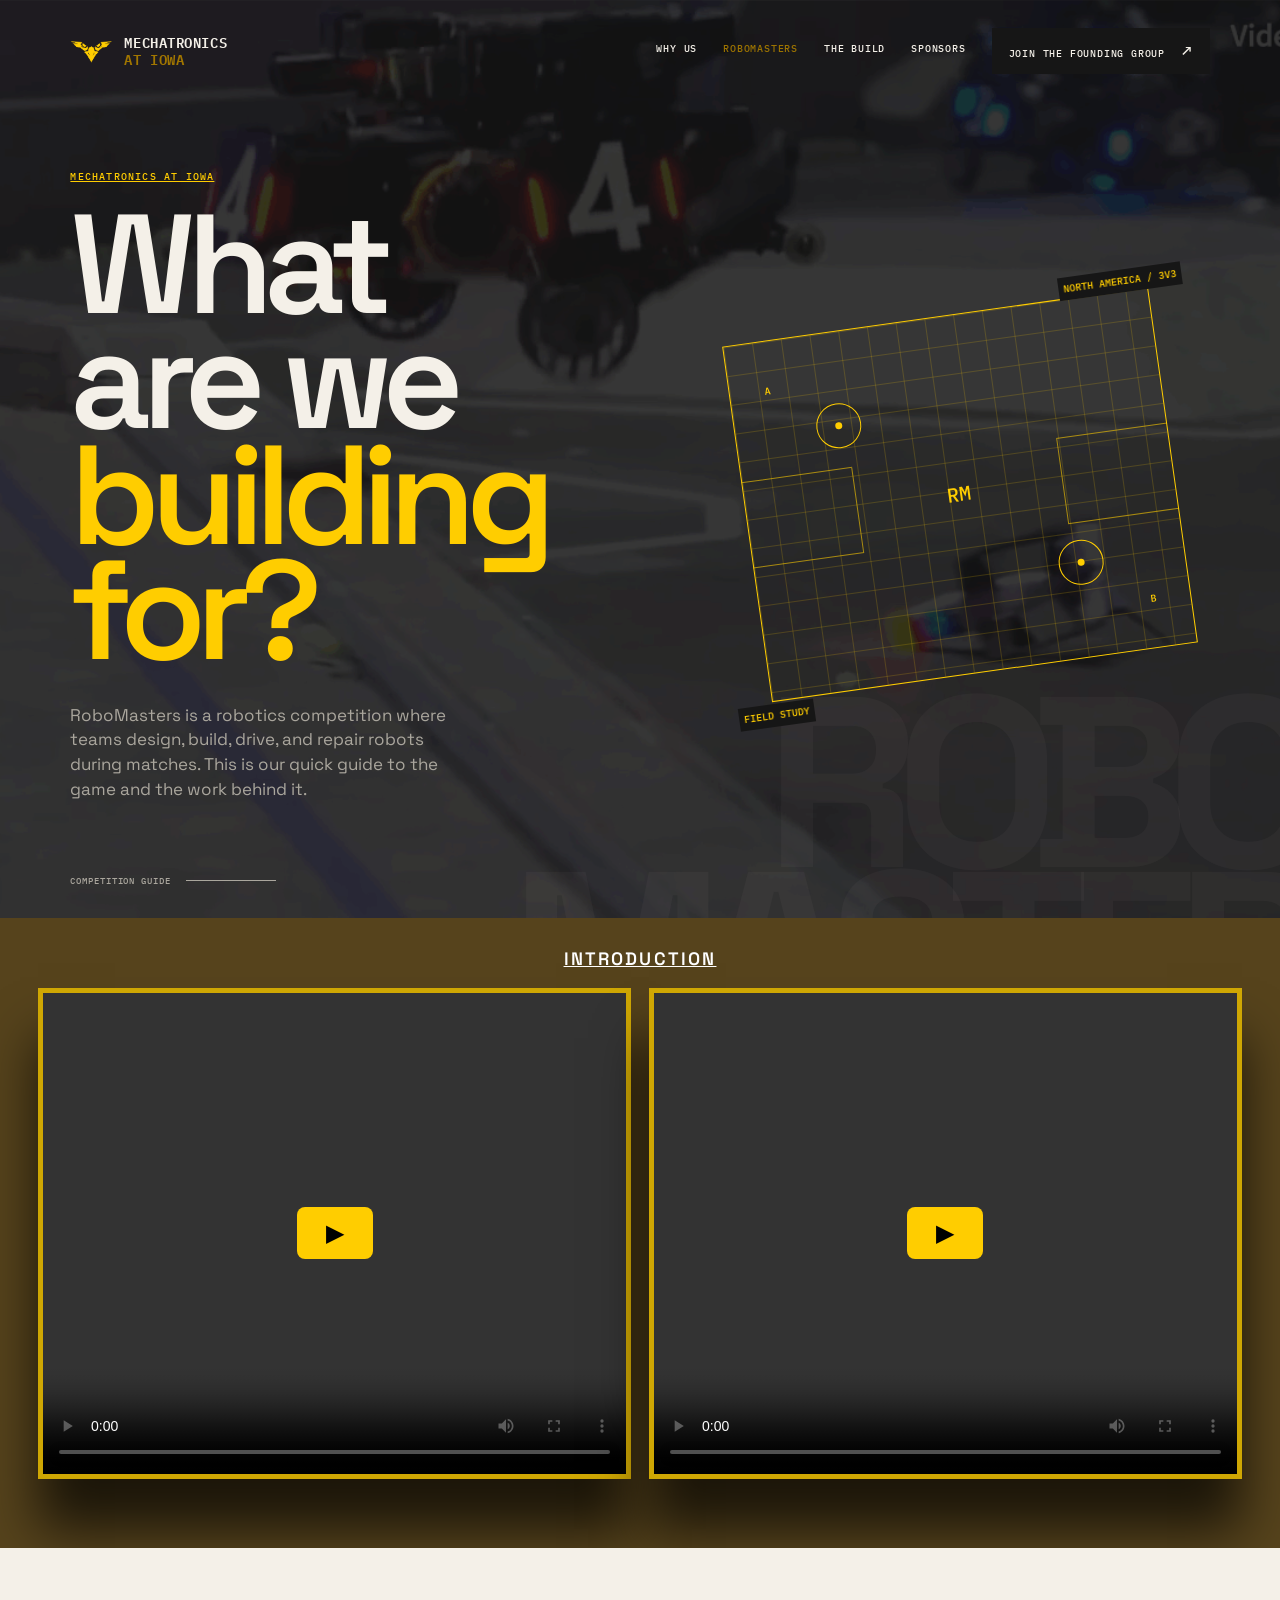
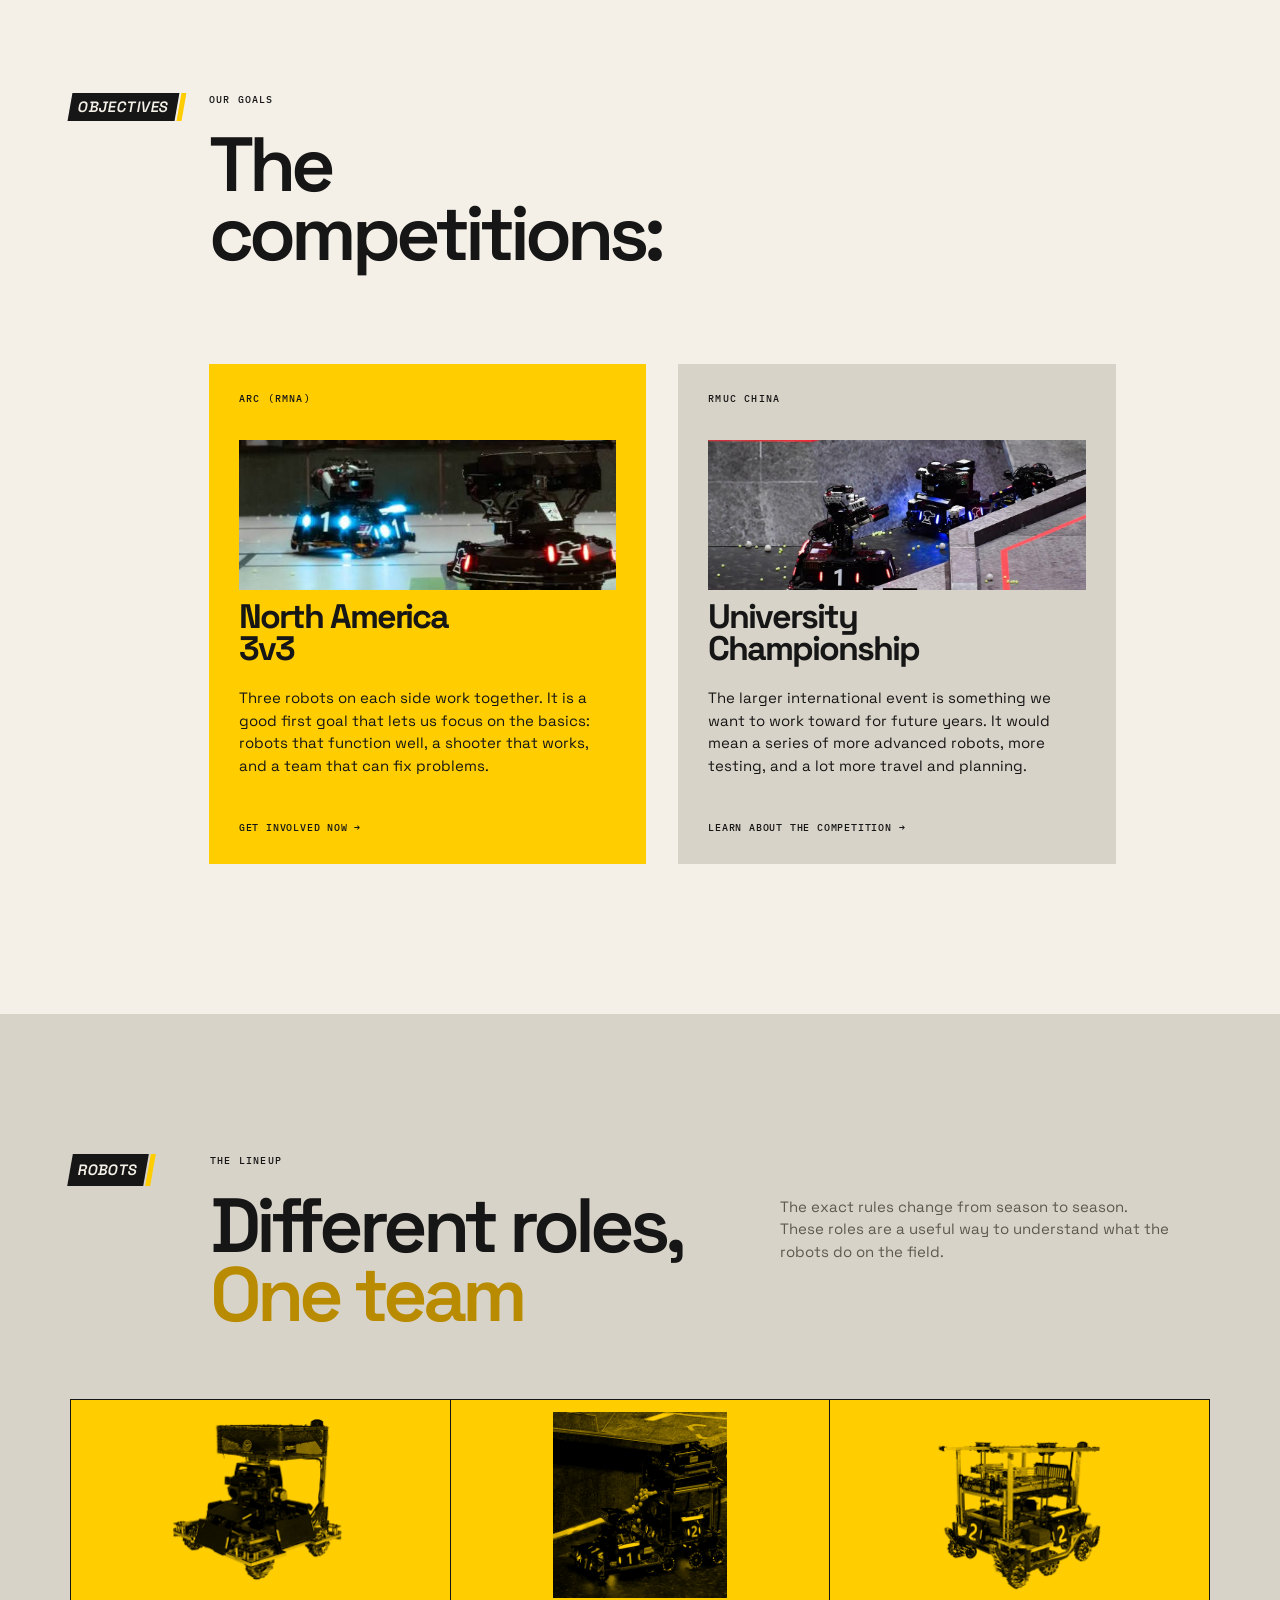
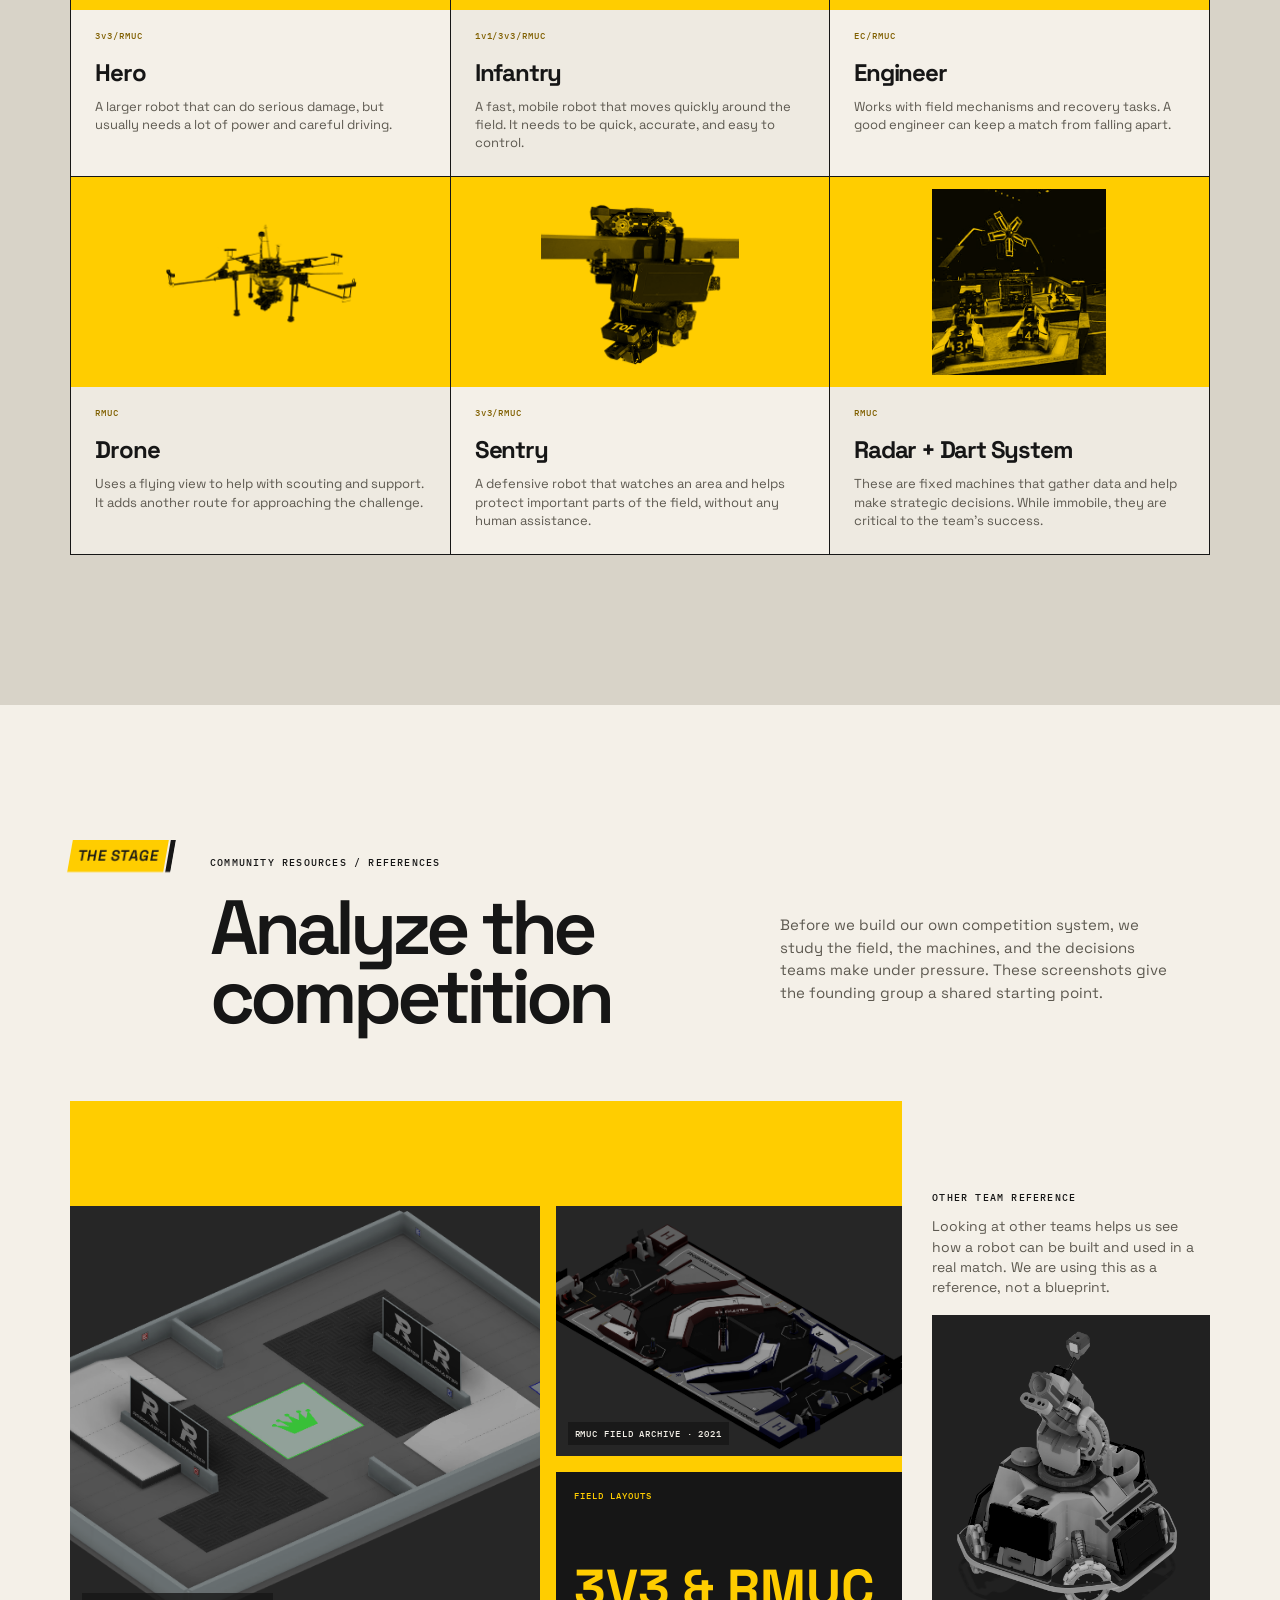
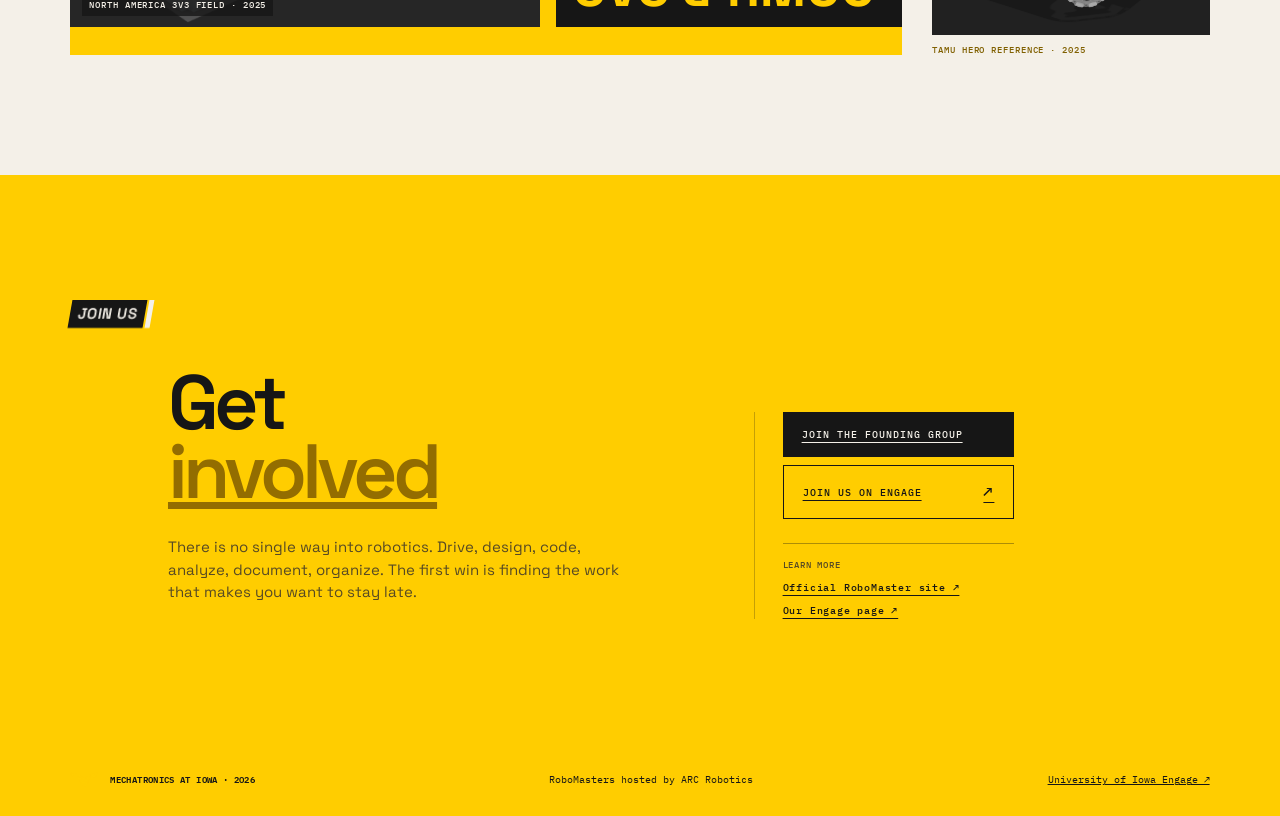
==== competition.html @ 3e65b33f "less AI-y" ====
<!doctype html>
<html lang="en">
<head>
  <link rel="icon" type="image/png" sizes="32x32" href="Logos/Mechatronics 32.png">
  <link rel="icon" type="image/png" sizes="16x16" href="Logos/Mechatronics 16.png">
  <meta charset="UTF-8">
  <meta name="viewport" content="width=device-width, initial-scale=1.0">
  <meta name="description" content="A student-written overview of RoboMasters, robot roles, field planning, and the PCB and electronics work behind a competition robot.">
  <title>RoboMasters | Mechatronics at Iowa</title>
  <link rel="preconnect" href="https://fonts.googleapis.com">
  <link rel="preconnect" href="https://fonts.gstatic.com" crossorigin>
  <link href="https://fonts.googleapis.com/css2?family=IBM+Plex+Mono:wght@400;500;600&family=Space+Grotesk:wght@400;500;600;700&display=swap" rel="stylesheet">
  <link rel="stylesheet" href="styles.css">
  <link rel="stylesheet" href="competition.css">
</head>

<body>
  <header class="site-header competition-header">
    <a class="brand" href="index.html" aria-label="Mechatronics at Iowa home">
      <img src="Logos/Mechatronics Logo PNG.png" alt="Mechatronics at Iowa winged gear logo">
      <span>MECHATRONICS<br><b>AT IOWA</b></span>
    </a>

    <button class="menu-toggle" aria-label="Toggle navigation" aria-expanded="false">
      MENU <span></span>
    </button>

    <nav class="site-nav" aria-label="Main navigation">
      <a href="index.html#mission">Why us</a>
      <a class="active" href="competition.html">RoboMasters</a>
      <a href="index.html#build">The build</a>
      <a href="index.html#sponsors">Sponsors</a>
      <a class="nav-cta" href="index.html#join">
        Join the founding group <span>↗</span>
      </a>
    </nav>
  </header>

  <main>
    <section class="competition-hero section-grid">
      <div class="competition-hero-copy">
        <p class="eyebrow">
          <u>Mechatronics at Iowa</u>
        </p>

        <h1>What are we<br><em>building for?</em></h1>

        <p>
          RoboMasters is a robotics competition where teams design, build,
          drive, and repair robots during matches. This is our quick guide
          to the game and the work behind it.
        </p>
      </div>

      <div class="arena-diagram">
        <div class="arena-box">
          <span class="zone zone-a">A</span>
          <span class="zone zone-b">B</span>
          <span class="center-mark">RM</span>
          <span class="target target-one"></span>
          <span class="target target-two"></span>
        </div>

        <span class="diagram-label diagram-top">NORTH AMERICA / 3V3</span>
        <span class="diagram-label diagram-bottom">FIELD STUDY</span>
      </div>

      <div class="hero-foot">
        <span>COMPETITION GUIDE</span>
        <span class="line"></span>
      </div>
    </section>

    <section class="competition-video-intro">
      <video class="competition-video-bg" autoplay muted loop playsinline aria-hidden="true">
        <source src="Content/Other Team_Comp Photos/Comp Introduction.mp4" type="video/mp4">
      </video>

      <div class="competition-video-overlay"></div> 
      <h2 class="competition-video-title"><u>INTRODUCTION</u></h2>
      
      <div class="competition-video-players">
        <div class="competition-video-player">
          <video controls playsinline preload="metadata">
            <source src="Content/Other Team_Comp Photos/Comp Introduction.mp4" type="video/mp4">
          </video>
          <button class="competition-video-play" type="button" aria-label="Play introduction video">
            <span aria-hidden="true">&#9654;</span>
          </button>
        </div>

        <div class="competition-video-player">
          <video controls playsinline preload="metadata">
            <source src="Content/Other Team_Comp Photos/RoboMaster RMUL 2021, 3v3 Competition Rule.mp4" type="video/mp4">
          </video>
          <button class="competition-video-play" type="button" aria-label="Play RoboMaster rules video">
            <span aria-hidden="true">&#9654;</span>
          </button>
        </div>
      </div>
    </section>

    <section class="route-section section-grid">
      <div class="section-index">OBJECTIVES</div>

      <div class="route-heading">
        <p class="eyebrow">Our goals</p>
        <h2>The<br>competitions:</h2>
      </div>

      <div class="route-card route-local">
        <p class="eyebrow">ARC (RMNA)</p>
        <h3>North America<br>3v3</h3>

        <p>
          Three robots on each side work together. It is a good first goal
          that lets us focus on the basics: robots that function well,
          a shooter that works, and a team that can fix problems.
        </p>

        <a class="route-card-link" href="index.html#join">
          Get involved now →
        </a>
      </div>

      <div class="route-card route-china">
        <p class="eyebrow">RMUC China</p>
        <h3>University<br>Championship</h3>

        <p>
          The larger international event is something we want to work toward for future years.
          It would mean a series of more advanced robots, more testing, and a lot more travel and planning.
        </p>

        <a
          class="route-card-link"
          href="https://www.robomaster.com/en-US"
          target="_blank"
          rel="noreferrer"
        >
          Learn about the competition →
        </a>
      </div>
    </section>

    <section class="roles-section">
      <div class="competition-section-heading">
        <div class="section-index">ROBOTS</div>

        <div class="competition-section-title">
          <p class="eyebrow">The lineup</p>
          <h2>Different roles,<br><em>One team</em></h2>
        </div>

        <p class="competition-section-description">
          The exact rules change from season to season. These roles are a
          useful way to understand what the robots do on the field.
        </p>
      </div>

      <div class="role-grid">

        <article class="role-card role-hero">
          <div class="role-photo">
            <img src="Content/Robot Types/hero.png" alt="RoboMasters Hero robot">
          </div>
          <span class="role-code">3v3/RMUC</span>
          <h3>Hero</h3>
          <p>
            A larger robot that can do serious damage, but usually needs
            a lot of power and careful driving.
          </p>
        </article>

        <article class="role-card role-infantry">
          <div class="role-photo">
            <img src="Content/Robot Types/infantry.jpg" alt="RoboMasters Infantry robot">
          </div>
          <span class="role-code">1v1/3v3/RMUC</span>
          <h3>Infantry</h3>
          <p>
            A fast, mobile robot that moves quickly around the field. 
            It needs to be quick, accurate, and easy to control.
          </p>
        </article>

        <article class="role-card role-engineer">
          <div class="role-photo">
            <img src="Content/Robot Types/engineer.png" alt="RoboMasters Engineer robot">
          </div>
          <span class="role-code">EC/RMUC</span>
          <h3>Engineer</h3>
          <p>
            Works with field mechanisms and recovery tasks. A good engineer
            can keep a match from falling apart.
          </p>
        </article>

        <article class="role-card role-aerial">
          <div class="role-photo">
            <img src="Content/Robot Types/aerial.png" alt="RoboMasters Drone robot">
          </div>
          <span class="role-code">RMUC</span>
          <h3>Drone</h3>
          <p>
            Uses a flying view to help with scouting and support. It adds
            another route for approaching the challenge.
          </p>
        </article>

        <article class="role-card role-sentry">
          <div class="role-photo">
            <img src="Content/Robot Types/sentry.png" alt="RoboMasters Sentry robot">
          </div>
          <span class="role-code">3v3/RMUC</span>
          <h3>Sentry</h3>
          <p>
            A defensive robot that watches an area and helps protect
            important parts of the field, without any human assistance.
          </p>
        </article>

        <article class="role-card role-base">
          <div class="role-photo">
            <img src="Content/Robot Types/base-outpost.jpg" alt="RoboMasters competition arena">
          </div>
          <span class="role-code">RMUC</span>
          <h3>Radar + Dart System</h3>
          <p>
            These are fixed machines that gather data and help make strategic decisions. While immobile, they are critical to the team’s success.
          </p>
        </article>

      </div>
    </section>

    <section class="build-lab">
      <div class="competition-section-heading">

        <div class="section-index">THE STAGE</div>

        <div class="competition-section-title">
          <p class="eyebrow">Community resources / References</p>
          <h2>Analyze the<br>competition</h2>
        </div>

        <p class="competition-section-description">
          Before we build our own competition system, we study the field,
          the machines, and the decisions teams make under pressure.
          These screenshots give the founding group a shared starting point.
        </p>

      </div>

      <div class="build-lab-content">

        <div class="field-collage" aria-label="RoboMasters field references">

          <figure class="collage-main">
            <img
              src="Content/Other Team_Comp Photos/3v3 2025.png"
              alt="2025 North American RoboMasters 3v3 field screenshot"
            >
            <figcaption>
              NORTH AMERICA 3V3 FIELD · 2025
            </figcaption>
          </figure>

          <figure class="collage-archive">
            <img
              src="Content/Other Team_Comp Photos/RMUC Field 2021.png"
              alt="2021 RoboMaster University Championship field screenshot"
            >
            <figcaption>
              RMUC FIELD ARCHIVE · 2021
            </figcaption>
          </figure>

          <div class="collage-note">
            <span>FIELD LAYOUTS</span>
            <strong>3V3 & RMUC</strong>
          </div>

        </div>

        <aside class="team-reference">
          <p class="eyebrow">Other team reference</p>

          <p class="team-reference-copy">
            Looking at other teams helps us see how a robot can be built
            and used in a real match. We are using this as a reference,
            not a blueprint.
          </p>

          <img
            src="Content/Other Team_Comp Photos/TAMU Hero 2025.png"
            alt="Texas A&M RoboMaster Hero robot screenshot"
          >

          <p>TAMU HERO REFERENCE · 2025</p>
        </aside>

      </div>
    </section>

    <section class="competition-join section-grid">
      <p class="section-index">JOIN US</p>

      <div>
        <h2>Get<br><em><u>involved</u></em></h2>

        <p>
          There is no single way into robotics. Drive, design, code,
          analyze, document, organize. The first win is finding the work
          that makes you want to stay late.
        </p>
      </div>

      <div class="source-note">

        <div class="competition-role-actions">
          <a class="button button-dark" href="index.html#join">
            Join the founding group
          </a>

          <a
            class="button button-primary"
            href="https://uiowa.campuslabs.com/engage/organization/mechatronicsatiowa"
            target="_blank"
            rel="noreferrer"
          >
            Join us on Engage <span>↗</span>
          </a>
        </div>

        <div class="source-links">
          <span>LEARN MORE</span>

          <a
            href="https://www.robomaster.com/en-US"
            target="_blank"
            rel="noreferrer"
          >
            Official RoboMaster site ↗
          </a>

          <a
            href="https://uiowa.campuslabs.com/engage/organization/mechatronicsatiowa"
            target="_blank"
            rel="noreferrer"
          >
            Our Engage page ↗
          </a>
        </div>

      </div>
    </section>

  </main>

  <footer class="site-footer">
    <a class="brand" href="index.html">
      <img src="Logos/Mechatronics Logo PNG.png" alt="">
      <span>MECHATRONICS AT IOWA · 2026</span>
    </a>

    <p>RoboMasters hosted by ARC Robotics</p>

    <a
      class="footer-link"
      href="https://uiowa.campuslabs.com/engage/organization/mechatronicsatiowa"
      target="_blank"
      rel="noreferrer"
    >
      <u>University of Iowa Engage ↗</u>
    </a>
  </footer>

  <script src="script.js"></script>
</body>
</html>
---- styles.css ----
body .other-views-lede {
  grid-column: 8 / 12;
  padding-top: 42px;
  color: #5d5950;
  font-size: 15px;
  line-height: 1.6;
  max-width: 540px;
  margin: 0;
}

@media (max-width: 700px) {
  body .other-views-lede {
    grid-column: 1 / 5;
    padding-top: 0;
    margin: 0 0 35px;
  }
}

body .intro {
  background: linear-gradient(rgba(244,240,232,.84), rgba(244,240,232,.84)),
    url('Content/Misc Photos/Electronics Session.jpg') center / cover;
}

body .build {
  background: linear-gradient(rgba(22,22,22,.78), rgba(128,102,0,.574)),
    url('Content/Other Team_Comp Photos/TAMU Hero 2025.png') center / cover;
}

body .sponsors {
  background: linear-gradient(rgba(251,251,249,.681), rgb(172,149,54)),
    url('Content/Misc Photos/BlockI.jpg') center / cover;
}

body .join {
  background: linear-gradient(rgba(35,35,35,.84), rgba(78,78,78,.84)),
    url('Content/Other Team_Comp Photos/VisionDemo.gif') center / cover;
}

.competition-photo-marquee {
  overflow: hidden;
  padding: 44px 0;
  background: var(--ink);
}

.competition-photo-track {
  display: flex;
  width: max-content;
  animation: competition-photo-scroll 42s linear infinite;
}

.competition-photo-group {
  display: flex;
  gap: 14px;
  padding-right: 14px;
}

.competition-photo-group img {
  display: block;
  width: 260px;
  height: 165px;
  object-fit: cover;
  border: 1px solid rgba(244,240,232,.3);
}

.competition-photo-marquee:hover .competition-photo-track {
  animation-play-state: paused;
}

@keyframes competition-photo-scroll {
  to {
    transform: translateX(-50%);
  }
}

.competition-photo-group img {
  cursor: zoom-in;
}

.photo-lightbox {
  width: min(92vw, 1100px);
  max-width: none;
  max-height: 90vh;
  padding: 0;
  border: 1px solid var(--paper);
  background: var(--ink);
}

.photo-lightbox::backdrop {
  background: rgba(0,0,0,.82);
}

.photo-lightbox img {
  display: block;
  width: 100%;
  max-height: 90vh;
  object-fit: contain;
}

.photo-lightbox-close {
  position: absolute;
  top: 10px;
  right: 10px;
  z-index: 1;
  width: 34px;
  height: 34px;
  border: 1px solid var(--paper);
  background: rgba(22,22,22,.8);
  color: var(--paper);
  font-size: 25px;
  line-height: 1;
  cursor: pointer;
}

@media (prefers-reduced-motion: reduce) {
  .competition-photo-track {
    animation: none;
  }
}

@media (max-width: 1050px) {
  body .site-header {
    padding: 16px 6vw;
    background: var(--paper);
    color: var(--ink);
    box-shadow: 0 1px 0 var(--line);
  }

  body .brand {
    gap: 8px;
  }

  body .brand img {
    width: 34px;
    height: 34px;
  }

  body .menu-toggle {
    display: inline-flex;
    align-items: center;
    gap: 9px;
    padding: 10px 0;
    color: inherit;
    cursor: pointer;
  }

  body .site-nav {
    display: none;
    position: absolute;
    top: 100%;
    left: 6vw;
    right: 6vw;
    flex-direction: column;
    align-items: stretch;
    gap: 20px;
    margin-right: 0;
    padding: 20px;
    background: var(--ink);
    color: var(--paper);
    box-shadow: 0 10px 20px rgba(22,22,22,.12);
  }

  body .site-nav.open {
    display: flex;
  }
}

@media (max-width: 700px) {
  body {
    overflow-x: hidden;
  }

  body .site-header {
    min-height: 64px;
    padding: 12px 6vw;
    background: var(--paper);
    color: var(--ink);
    box-shadow: 0 1px 0 var(--line);
  }

  body .site-header.scrolled {
    min-height: 52px;
    padding-top: 8px;
    padding-bottom: 8px;
  }

  body .site-header .brand {
    gap: 8px;
    font-size: 11px;
  }

  body .brand img {
    width: 40px;
    height: 40px;
  }

  body .site-header.scrolled .brand img {
    width: 36px;
    height: 36px;
  }

  .competition-photo-marquee {
    padding: 28px 0;
  }

  .competition-photo-group {
    gap: 10px;
    padding-right: 10px;
  }

  .competition-photo-group img {
    width: 190px;
    height: 125px;
  }

  .photo-lightbox {
    width: 94vw;
  }

  body .menu-toggle {
    display: inline-flex;
    align-items: center;
    gap: 9px;
    padding: 10px 0;
    color: inherit;
    cursor: pointer;
  }

  body .menu-toggle span,
  body .menu-toggle span::before,
  body .menu-toggle span::after {
    display: block;
    width: 18px;
    height: 1px;
    background: currentColor;
  }

  body .menu-toggle span {
    position: relative;
  }

  body .menu-toggle span::before,
  body .menu-toggle span::after {
    content: '';
    position: absolute;
    left: 0;
  }

  body .menu-toggle span::before {
    top: -5px;
  }

  body .menu-toggle span::after {
    top: 5px;
  }

  body .site-nav {
    top: 100%;
    left: 6vw;
    right: 6vw;
    width: auto;
    margin-right: 0;
    padding: 20px;
    box-shadow: 0 10px 20px rgba(22,22,22,.12);
  }

  body h1 {
    font-size: clamp(48px, 14vw, 72px);
    line-height: .86;
    margin-bottom: 30px;
  }

  body h2 {
    font-size: clamp(42px, 13vw, 64px);
  }

  body .hero {
    display: flex;
    flex-direction: column;
    min-height: 0;
    padding-bottom: 42px;
  }

  body .hero-copy {
    width: 100%;
    padding-bottom: 0;
  }

  body .hero-actions {
    flex-direction: column;
    align-items: flex-start;
    gap: 18px;
  }

  body .hero-visual {
    width: 82vw;
    margin: 35px auto 0;
  }

  body .hero-foot {
    position: relative;
    left: auto;
    right: auto;
    bottom: auto;
    width: 100%;
    margin-top: 28px;
    padding-top: 16px;
    border-top: 1px solid var(--ink);
    justify-content: space-between;
  }

  body .other-photo-grid {
    grid-template-columns: repeat(2, 1fr);
    grid-row: auto;
    margin-top: 0;
  }
}

@media (min-width: 701px) {
  body .other-photo-grid {
    grid-column: 1 / 13;
    grid-row: 2;
    grid-template-columns: repeat(4, 1fr);
    margin-top: 70px;
  }

  body .other-photo-grid figure {
    aspect-ratio: 1.45;
  }
}

@media (max-width: 700px) {
  body .site-nav {
    margin-right: 0;
  }

  body .field-collage {
    padding-top: 70px;
  }

  body .field-collage .section-index,
  body .field-collage-copy,
  body .field-collage-body {
    grid-column: 1 / 5;
  }

  body .field-collage-copy {
    margin-bottom: 10px;
  }

  body .field-collage-body {
    padding-top: 0;
  }

  body .field-mosaic {
    grid-template-columns: 1fr 1fr;
    gap: 9px;
    margin: 55px 6vw 0;
  }

  body .field-image-main {
    grid-column: 1 / 3;
    height: 250px;
  }

  body .field-image-secondary,
  body .field-image-tertiary {
    height: 155px;
    transform: none;
  }

  body .field-notes {
    margin: 45px 6vw 0;
    font-size: 7px;
  }

  body .field-notes span:nth-child(2) {
    display: none;
  }

  body .other-views {
    padding-top: 80px;
    padding-bottom: 80px;
  }

  body .other-views .section-index,
  body .other-views-heading,
  body .other-photo-grid {
    grid-column: 1 / 5;
  }

  body .other-views-heading {
    margin-bottom: 35px;
  }

  body .other-photo-grid {
    gap: 9px;
  }

  body .other-photo-grid figure {
    aspect-ratio: 1;
  }
}

@media (min-width: 701px) {
  body .hero-copy {
    grid-column: 2 / 8;
  }

  body .intro .section-index,
  body .build .section-index,
  body .field-collage-heading .section-index,
  body .other-views .section-index,
  body .sponsors .section-index {
    grid-column: 1 / 2;
  }

  body .intro-heading,
  body .build-intro,
  body .sponsor-copy,
  body .competition-preview-copy,
  body .field-collage-copy,
  body .other-views-heading,
  body .route-heading,
  body .roles-heading > div:nth-child(2),
  body .build-lab-copy,
  body .competition-join > div:nth-child(2) {
    grid-column: 2 / 7;
  }

  body .intro-body,
  body .sponsor-body,
  body .competition-preview-body,
  body .field-collage-body,
  body .join-copy,
  body .join-detail,
  body .roles-heading > p,
  body .build-lab-copy > p:last-child,
  body .competition-join > .source-note {
    grid-column: 8 / 11;
  }

  body .join .button {
    grid-column: 3 / 6;
  }

  body .intro-body,
  body .sponsor-body,
  body .competition-preview-body,
  body .field-collage-body,
  body .join-copy,
  body .join-detail,
  body .roles-heading > p {
    grid-column: 8 / 11;
  }

  body .field-mosaic {
    grid-template-columns: 1.25fr .9fr .9fr;
    gap: 12px;
    margin-top: 72px;
  }

  body .field-image-main {
    height: 350px;
  }

  body .field-image-secondary {
    height: 250px;
    transform: none;
  }

  body .field-image-tertiary {
    height: 250px;
    transform: none;
  }

  body .field-collage-heading .section-index {
    grid-column: 1 / 2;
  }

  body .field-collage-heading .field-collage-copy {
    grid-column: 2 / 7;
  }

  body .field-collage-heading .field-collage-body {
    grid-column: 8 / 11;
  }

  body .join h2 {
    grid-column: 2 / 7;
  }

  body .join .button {
    grid-column: 8 / 12;
    padding: 21px 28px;
    font-size: 11px;
  }
}

:root {
  --ink: #161616;
  --paper: #f4f0e8;
  --yellow: #ffcd00;
  --muted: #716f69;
  --line: rgba(22,22,22,.16);
  --mono: 'IBM Plex Mono', monospace;
  --display: 'Space Grotesk', sans-serif;
}

* {
  box-sizing: border-box;
}

html {
  scroll-behavior: smooth;
}

body {
  margin: 0;
  color: var(--ink);
  background: var(--paper);
  font-family: var(--display);
}

a {
  color: inherit;
  text-decoration: none;
}

.site-header {
  position: fixed;
  z-index: 5;
  top: 0;
  left: 0;
  right: 0;
  display: flex;
  justify-content: space-between;
  align-items: center;
  padding: 28px 5.5vw;
  transition: padding .25s ease, background .25s ease, box-shadow .25s ease;
}

.site-header.scrolled {
  padding-top: 12px;
  padding-bottom: 12px;
  background: var(--paper);
  box-shadow: 0 1px 0 var(--line);
}

.site-header.scrolled .brand img {
  width: 32px;
  height: 32px;
}

.brand {
  display: flex;
  align-items: center;
  gap: 12px;
  font: 600 11px/1.2 var(--mono);
  letter-spacing: .04em;
}

.brand img {
  width: 42px;
  height: 42px;
  object-fit: contain;
}

.brand b {
  color: #a17600;
  font-weight: 600;
}

.hero-iowa-line {
  white-space: nowrap;
}

.iowa-wordmark {
  display: inline-block;
  color: #ffcd00;
  font-family: 'Zilla Slab', Georgia, serif;
  font-size: 1.04em;
  font-weight: 700;
  letter-spacing: -.06em;
  line-height: .8;
  -webkit-text-stroke: 3px black;
}

.site-nav {
  display: flex;
  align-items: center;
  gap: 26px;
  margin-right: 0;
  font: 500 10px var(--mono);
  text-transform: uppercase;
  letter-spacing: .08em;
}

.site-nav a:not(.nav-cta) {
  border-bottom: 1px solid transparent;
  padding-bottom: 4px;
}

.site-nav a:not(.nav-cta):hover {
  border-color: var(--ink);
}

.nav-cta {
  background: var(--ink);
  color: var(--paper);
  padding: 13px 17px;
}

.nav-cta span,
.button span,
.arrow-link span {
  font-size: 16px;
  margin-left: 10px;
}

.menu-toggle {
  display: none;
  border: 0;
  background: none;
  font: 500 10px var(--mono);
}

.section-grid {
  display: grid;
  grid-template-columns: repeat(12, 1fr);
  column-gap: 2.5vw;
  padding-left: 5.5vw;
  padding-right: 5.5vw;
}

.hero {
  min-height: 760px;
  height: 100vh;
  max-height: 1270px;
  padding-top: 170px;
  position: relative;
  overflow: hidden;
  background-color: var(--paper);
  background-image:
    linear-gradient(rgba(22,22,22,.07) 1px, transparent 1px),
    linear-gradient(90deg, rgba(22,22,22,.07) 1px, transparent 1px);
  background-size: 42px 42px;
}

.hero-copy {
  grid-column: 1 / 7;
  align-self: center;
  z-index: 1;
  padding-bottom: 8vh;
}

.eyebrow {
  font: 500 10px var(--mono);
  text-transform: uppercase;
  letter-spacing: .12em;
  margin: 0 0 24px;
}

.status-dot {
  display: inline-block;
  width: 7px;
  height: 7px;
  background: var(--yellow);
  border: 1px solid var(--ink);
  border-radius: 50%;
  margin-right: 8px;
}

h1,
h2,
h3,
p {
  margin-top: 0;
}

h1 {
  font-size: clamp(76px, 11vw, 164px);
  line-height: .82;
  letter-spacing: -.07em;
  margin: 0 0 42px;
  font-weight: 600;
}

h1 + .hero-subtitle {
  margin: -18px 0 30px;
  color: var(--yellow);
  font: 500 clamp(22px, 2.6vw, 38px)/1 var(--display);
  letter-spacing: -.04em;
}

h1 em,
h2 em {
  font-style: normal;
  color: #b98b00;
}

emph {
  font-style: normal;
  color: #FFFFFF;
  background-color: #ffda44;
  padding: 5px 10px;
  border-radius: 10px;
}

.hero-lede {
  max-width: 420px;
  font-size: 17px;
  line-height: 1.45;
}

.hero-actions {
  display: flex;
  align-items: center;
  gap: 30px;
  margin-top: 38px;
}

.button {
  display: inline-flex;
  align-items: center;
  padding: 16px 19px;
  font: 500 10px var(--mono);
  text-transform: uppercase;
  letter-spacing: .1em;
  transition: transform .2s, background .2s;
}

.button:hover {
  transform: translateY(-3px);
}

.button-primary {
  background: var(--yellow);
  border: 1px solid var(--ink);
}

.button-secondary {
  background: var(--ink);
  border: 1px solid var(--ink);
}

.button-dark {
  background: var(--ink);
  color: var(--paper);
}

.text-link,
.arrow-link {
  font: 500 10px var(--mono);
  text-transform: uppercase;
  letter-spacing: .1em;
  border-bottom: 1px solid var(--ink);
  padding-bottom: 7px;
}

.hero-visual {
  grid-column: 8 / 13;
  align-self: center;
  position: relative;
  width: min(42vw, 530px);
  aspect-ratio: 1;
  display: grid;
  place-items: center;
  margin-bottom: 7vh;
}

.hero-visual::before {
  content: '';
  position: absolute;
  width: 82%;
  height: 82%;
  border: 1px solid var(--ink);
  transform: rotate(45deg);
}

.hero-visual img {
  width: 78%;
  height: 78%;
  object-fit: contain;
  filter: drop-shadow(5px 10px 0 rgba(148,134,5,.185));
  z-index: 1;
}

.orbit {
  position: absolute;
  border: 1px dashed rgba(22,22,22,.55);
  border-radius: 50%;
  width: 110%;
  height: 36%;
  transform: rotate(-28deg);
}

.orbit-two {
  width: 95%;
  height: 26%;
  transform: rotate(58deg);
}

.visual-label {
  position: absolute;
  z-index: 2;
  font: 500 9px var(--mono);
  letter-spacing: .12em;
  background: var(--paper);
  padding: 5px 7px;
}

.label-top {
  top: 7%;
  right: -4%;
}

.label-bottom {
  bottom: 8%;
  left: -3%;
}

.hero-foot {
  position: absolute;
  bottom: 32px;
  left: 5.5vw;
  right: 5.5vw;
  display: flex;
  gap: 15px;
  align-items: center;
  font: 500 9px var(--mono);
  letter-spacing: .1em;
}

.line {
  display: block;
  width: 90px;
  border-top: 1px solid var(--ink);
}

.intro,
.build,
.sponsors {
  position: relative;
  padding-top: 145px;
  padding-bottom: 145px;
}

.section-index {
  grid-column: 1 / 4;
  display: inline-block;
  position: relative;
  width: fit-content;
  max-width: none;
  box-sizing: border-box;
  justify-self: start;
  align-self: start;
  height: fit-content;
  padding: 6px 8px;
  background: var(--ink);
  color: var(--paper);
  --badge-accent: var(--yellow);
  transform: skewX(-10deg);
  font: 600 15px/1.05 var(--display);
  letter-spacing: .03em;
  white-space: nowrap;
}

.section-index::after {
  content: '';
  position: absolute;
  top: 0;
  right: -7px;
  width: 5px;
  height: 100%;
  background: var(--badge-accent);
}

.section-index span {
  color: #aa7b00;
}

.build .section-index,
.join .section-index,
.competition-join .section-index {
  background: var(--yellow);
  color: var(--ink);
  --badge-accent: var(--paper);
}

.field-collage .section-index {
  --badge-accent: var(--paper);
}

.intro-heading,
.build-intro,
.sponsor-copy {
  grid-column: 4 / 8;
}

.intro-heading {
  grid-column: 4 / 9;
  text-align: center;
}

.intro-body,
.sponsor-body {
  grid-column: 9 / 12;
  padding-top: 42px;
  background: #ffe06287;
  border-left: 0 solid var(--line);
  padding-left: 30px;
  padding-right: 30px;
  padding-bottom: 30px;
}

h2 {
  font-size: clamp(48px, 6vw, 86px);
  line-height: .9;
  letter-spacing: -.065em;
  font-weight: 600;
  margin-bottom: 30px;
}

.intro-body p,
.sponsor-body > p,
.callout-copy > p {
  font-size: 16px;
  line-height: 1.5;
  color: #4f4c45;
}

.arrow-link {
  display: inline-block;
  margin-top: 24px;
}

.competition-preview {
  position: relative;
  overflow: hidden;
  padding-top: 120px;
  padding-bottom: 90px;
  background: var(--ink) url('https://rm-static.djicdn.com/tem/12037/c4bf068a74e941567077772045597339.jpg') center / cover;
  color: var(--paper);
}

.competition-preview::before {
  content: '';
  position: absolute;
  inset: 0;
  background: rgba(22,22,22,.78);
}

.competition-preview > * {
  position: relative;
  z-index: 1;
}

.competition-preview .section-index {
  color: var(--paper);
}

.competition-preview .eyebrow {
  color: var(--yellow);
}

.competition-preview h2 {
  margin-bottom: 0;
}

.competition-preview h2 em {
  color: var(--yellow);
}

.competition-preview-copy {
  grid-column: 4 / 8;
}

.competition-preview-body {
  grid-column: 9 / 12;
  padding-top: 42px;
}

.competition-preview-body p {
  color: #d0cbc1;
  line-height: 1.5;
  font-size: 15px;
}

.match-strip {
  grid-column: 4 / 12;
  display: flex;
  align-items: center;
  gap: 14px;
  margin-top: 100px;
  border-top: 1px solid rgba(244,240,232,.35);
  padding-top: 18px;
}

.match-strip span {
  color: var(--yellow);
  font: 500 36px var(--mono);
}

.match-strip small {
  font: 9px/1.4 var(--mono);
  letter-spacing: .1em;
}

.match-strip i {
  display: block;
  width: 70px;
  border-top: 1px solid rgba(244,240,232,.35);
  margin: 0 10px;
}

.build {
  background: var(--ink);
  color: var(--paper);
}

.build .eyebrow {
  color: #d8d3c8;
}

.build h2 em {
  color: var(--yellow);
}

.discipline-list {
  grid-column: 8 / 13;
}

.discipline {
  display: block;
  padding: 18px 0;
  border-top: 1px solid rgba(244,240,232,.25);
}

.discipline:last-child {
  border-bottom: 1px solid rgba(244,240,232,.25);
}

.discipline summary {
  display: grid;
  grid-template-columns: 1fr 20px;
  gap: 12px;
  align-items: center;
  cursor: pointer;
  list-style: none;
}

.discipline summary::-webkit-details-marker {
  display: none;
}

.discipline summary span,
.discipline summary b {
  font: 10px var(--mono);
  color: var(--yellow);
}

.discipline summary b {
  font-size: 18px;
  font-weight: 400;
}

.discipline h3 {
  font-size: 20px;
  margin: 0;
}

.discipline p {
  color: #e6e6e6;
  font-size: 13px;
  line-height: 1.4;
  margin: 14px 32px 0 44px;
}

.other-views-lede {
  color: #5d5950;
  font-size: 15px;
  line-height: 1.5;
  max-width: 390px;
  margin: 28px 0 0;
}

.discipline summary b {
  transition: transform .35s ease;
}

.discipline[open] summary b {
  transform: rotate(45deg);
}

.discipline-panel {
  max-height: 0;
  overflow: hidden;
  transition: max-height .35s ease;
}

.discipline[open] .discipline-panel {
  max-height: 600px;
}

.discipline-panel > p {
  opacity: 0;
  transform: translateY(-6px);
  transition: opacity .25s ease, transform .35s ease;
}

.discipline[open] .discipline-panel > p {
  opacity: 1;
  transform: translateY(0);
}

.discipline-panel img {
  display: block;
  width: calc(100% - 76px);
  height: 280px;
  margin: 18px 32px 0 44px;
  object-fit: cover;
  object-position: top center;
  border: 1px solid rgba(244,240,232,.25);
  opacity: 0;
  transform: translateY(-6px);
  transition: opacity .25s ease, transform .35s ease;
}

@media (max-width: 700px) {
  .discipline-panel img {
    width: calc(100% - 44px);
    height: 210px;
    margin: 18px 22px 0 22px;
  }
}

.discipline[open] .discipline-panel img {
  opacity: 1;
  transform: translateY(0);
}

@media (prefers-reduced-motion: reduce) {
  .discipline summary b,
  .discipline-panel,
  .discipline-panel > p,
  .discipline-panel img {
    transition: none;
  }
}

.callout {
  background: var(--yellow);
  padding-top: 100px;
  padding-bottom: 100px;
  align-items: center;
}

.callout-art {
  grid-column: 1 / 7;
  min-height: 320px;
  position: relative;
  border: 1px solid var(--ink);
  background-image:
    linear-gradient(rgba(22,22,22,.16) 1px, transparent 1px),
    linear-gradient(90deg, rgba(22,22,22,.16) 1px, transparent 1px);
  background-size: 30px 30px;
  display: grid;
  place-items: center;
}

.callout-art span {
  font: 600 clamp(34px,5vw,74px)/.8 var(--display);
  letter-spacing: -.08em;
  transform: rotate(-8deg);
}

.crosshair {
  width: 64px;
  height: 64px;
  border: 1px solid var(--ink);
  border-radius: 50%;
  position: absolute;
  right: 9%;
  top: 13%;
}

.crosshair::after,
.crosshair::before {
  content: '';
  position: absolute;
  background: var(--ink);
}

.crosshair::after {
  width: 100%;
  height: 1px;
  top: 50%;
}

.crosshair::before {
  height: 100%;
  width: 1px;
  left: 50%;
}

.callout-copy {
  grid-column: 8 / 12;
}

.callout-copy h2 {
  margin-bottom: 22px;
}

.field-collage {
  background: var(--yellow);
  padding: 105px 0 28px;
  overflow: hidden;
}

.field-collage-heading {
  align-items: start;
}

.field-collage .section-index {
  grid-column: 1 / 4;
}

.field-collage-copy {
  grid-column: 4 / 8;
}

.field-collage-copy h2 {
  margin-bottom: 0;
}

.field-collage-body {
  grid-column: 9 / 12;
  padding-top: 42px;
}

.field-collage-body p {
  font-size: 16px;
  line-height: 1.5;
  color: #4f4c45;
}

.field-mosaic {
  display: grid;
  grid-template-columns: 1.5fr .9fr .9fr;
  gap: 14px;
  margin: 90px 5.5vw 0;
  align-items: end;
}

.field-image {
  margin: 0;
  position: relative;
  overflow: hidden;
  border: 1px solid var(--ink);
  background: var(--ink);
}

.field-image img {
  display: block;
  width: 100%;
  height: 100%;
  object-fit: cover;
  transition: transform .45s ease;
}

.field-image:hover img {
  transform: scale(1.04);
}

.field-image-main {
  height: 430px;
}

.field-image-secondary {
  height: 300px;
  transform: translateY(42px);
}

.field-image-tertiary {
  height: 245px;
  transform: translateY(-12px);
}

.field-image figcaption,
.other-photo-grid figcaption {
  position: absolute;
  left: 12px;
  bottom: 10px;
  color: var(--paper);
  background: var(--ink);
  padding: 5px 7px;
  font: 500 9px var(--mono);
  letter-spacing: .1em;
}

.field-notes {
  display: flex;
  justify-content: space-between;
  gap: 20px;
  margin: 70px 5.5vw 0;
  border-top: 1px solid var(--ink);
  padding-top: 14px;
  font: 500 9px var(--mono);
  letter-spacing: .1em;
}

.other-views {
  padding-top: 125px;
  padding-bottom: 125px;
  background: #d8d3c8;
}

.other-views .section-index {
  grid-column: 1 / 4;
}

.other-views-heading {
  grid-column: 4 / 8;
}

.other-views-heading h2 {
  margin-bottom: 0;
}

.other-photo-grid {
  grid-column: 8 / 13;
  display: grid;
  grid-template-columns: repeat(2, 1fr);
  gap: 12px;
}

.other-photo-grid figure {
  margin: 0;
  position: relative;
  aspect-ratio: 1.15;
  overflow: hidden;
  border: 1px solid var(--ink);
  background: #fff;
}

.other-photo-grid img {
  width: 100%;
  height: 100%;
  display: block;
  object-fit: cover;
  transition: transform .45s ease;
}

.other-photo-grid figure:hover img {
  transform: scale(1.04);
}

.other-photo-grid figcaption {
  font-size: 8px;
}

.sponsors {
  background: #d8d3c8;
}

.sponsor-body {
  border-left: 1px solid var(--line);
  padding-left: 30px;
}

.sponsor-copy h2 {
  line-height: 1.2;
}

.sponsor-note {
  margin-top: 70px;
  border-top: 1px solid var(--line);
  padding-top: 15px;
  font: 500 10px/1.6 var(--mono);
  letter-spacing: .1em;
}

.sponsor-note span {
  color: #777269;
}

.join {
  background: var(--ink);
  color: var(--paper);
  padding: 135px 0 120px;
}

.join-inner {
  position: relative;
}

.join .eyebrow {
  grid-column: 1 / 4;
  color: var(--yellow);
}

.join h2 {
  grid-column: 4 / 9;
  margin-top: 28px;
  color: var(--paper);
}

.join h2 em {
  color: var(--yellow);
}

.join-copy {
  grid-column: 9 / 12;
  margin-top: 42px;
  padding: 30px;
  background-color: #eec13c4d;
  color: #fffcf6;
  font-size: 16px;
  line-height: 1.5;
}

.join .button {
  grid-column: 4 / 7;
  width: max-content;
  margin-top: 18px;
}

.join-detail {
  grid-column: 9 / 12;
  align-self: end;
  margin: 18px 0 0;
  color: #aaa69d;
  font: 10px/1.6 var(--mono);
  letter-spacing: .08em;
}

.join-detail strong {
  color: var(--paper);
  font-weight: 400;
}

.site-footer {
  background: var(--yellow);
  padding: 22px 5.5vw;
  display: flex;
  justify-content: space-between;
  align-items: center;
  font: 10px var(--mono);
}

.site-footer .brand img {
  width: 28px;
  height: 28px;
}

.site-footer .brand {
  font-size: 9px;
}

.site-footer p {
  margin: 0;
}

.join .button-primary {
  color: var(--ink);
}

.join-actions {
  grid-column: 8 / 12;
  justify-self: start;
  display: flex;
  flex-direction: column;
  align-items: flex-start;
  gap: 8px;
  margin-top: 18px;
}

.join-actions .button {
  width: max-content;
  margin-top: 0;
}

@media (max-width: 700px) {
  .join-actions {
    grid-column: 1 / 5;
    margin-top: 10px;
  }
}

@media (min-width: 701px) {
  .site-header .brand {
    font-size: 14px;
  }
}

.field-mosaic {
  grid-template-columns: repeat(3, 1fr);
  align-items: stretch;
}

.field-image-main,
.field-image-secondary,
.field-image-tertiary {
  height: 470px;
  transform: none;
}

@media (max-width: 700px) {
  body .field-image-main,
  body .field-image-secondary,
  body .field-image-tertiary {
    grid-column: auto;
    height: 200px;
    transform: none;
  }
}

@media (max-width: 700px) {
  .site-header {
    padding: 20px 6vw;
  }

  .site-nav {
    display: none;
    position: absolute;
    top: 74px;
    left: 6vw;
    right: 6vw;
    padding: 18px;
    background: var(--ink);
    color: var(--paper);
    flex-direction: column;
    align-items: stretch;
    gap: 20px;
  }

  .site-nav.open {
    display: flex;
  }

  .nav-cta {
    text-align: center;
  }

  .menu-toggle {
    display: block;
  }

  .section-grid {
    grid-template-columns: repeat(4, 1fr);
    column-gap: 20px;
    padding-left: 6vw;
    padding-right: 6vw;
  }

  .hero {
    min-height: 770px;
    height: auto;
    padding-top: 140px;
    padding-bottom: 95px;
  }

  .hero-copy {
    grid-column: 1 / 5;
  }

  .hero-visual {
    grid-column: 1 / 5;
    grid-row: 2;
    width: 88vw;
    margin: 35px auto 20px;
  }

  .hero-lede {
    font-size: 15px;
  }

  .hero-foot {
    left: 6vw;
    right: 6vw;
    bottom: 26px;
    font-size: 8px;
  }

  .line {
    width: 35px;
  }

  .intro,
  .build,
  .sponsors {
    padding-top: 90px;
    padding-bottom: 90px;
  }

  .competition-preview {
    padding-top: 90px;
    padding-bottom: 75px;
  }

  .competition-preview-copy,
  .competition-preview-body,
  .match-strip {
    grid-column: 1 / 5;
  }

  .competition-preview-body {
    padding-top: 0;
    margin-top: 10px;
  }

  .match-strip {
    margin-top: 55px;
    gap: 9px;
  }

  .match-strip i {
    width: 18px;
    margin: 0 2px;
  }

  .match-strip span {
    font-size: 25px;
  }

  .match-strip small {
    font-size: 7px;
  }

  .section-index {
    grid-column: 1 / 5;
    margin-bottom: 45px;
  }

  .intro-heading,
  .build-intro,
  .sponsor-copy {
    grid-column: 1 / 5;
    line-height: 200%;
  }

  .intro-body,
  .sponsor-body {
    grid-column: 1 / 5;
    padding-top: 0;
    margin-top: 10px;
  }

  .discipline-list {
    grid-column: 1 / 5;
    margin-top: 25px;
  }

  .discipline-panel img {
    width: calc(100% - 44px);
    height: 150px;
    margin: 18px 22px 0;
  }

  .discipline-panel > p {
    margin-left: 22px;
    margin-right: 22px;
  }

  .callout {
    padding-top: 60px;
    padding-bottom: 60px;
  }

  .callout-art {
    grid-column: 1 / 5;
    min-height: 220px;
  }

  .callout-copy {
    grid-column: 1 / 5;
    margin-top: 46px;
  }

  .sponsor-body {
    border-left: 0;
    padding-left: 0;
  }

  .sponsor-note {
    margin-top: 50px;
  }

  .join {
    padding: 90px 0;
  }

  .join .eyebrow,
  .join h2,
  .join-copy,
  .join .button,
  .join-detail {
    grid-column: 1 / 5;
  }

  .join h2 {
    margin-top: 0;
  }

  .join-copy {
    margin-top: 0;
  }

  .join .button {
    margin-top: 10px;
  }

  .join-detail {
    margin-top: 35px;
  }

  .site-footer {
    padding: 22px 6vw;
    flex-wrap: wrap;
    gap: 18px;
  }

  .site-footer p {
    order: 3;
    width: 100%;
  }
}

@media (min-width: 701px) {
  body .field-mosaic {
    grid-template-columns: repeat(3, minmax(0, 1fr));
    align-items: stretch;
  }

  body .field-image-main,
  body .field-image-secondary,
  body .field-image-tertiary {
    height: 520px;
    transform: none;
  }
}

@media (max-width: 700px) {
  body .field-mosaic {
    grid-template-columns: repeat(2, minmax(0, 1fr));
  }

  body .field-image-main,
  body .field-image-secondary,
  body .field-image-tertiary {
    height: 230px;
  }
}

@media (max-width: 700px) {
  body .hero h1 {
    font-size: clamp(42px, 12vw, 52px);
  }
}

@media (max-width: 700px) {
  .site-nav .nav-cta {
    background: var(--yellow);
    color: var(--ink);
  }
}

@media (max-width: 700px) {
  body .hero h1 {
    font-size: clamp(30px, 15vw, 90px);
    text-align: center;
  }

  body .hero-subtitle {
    text-align: center;
  }
}

@media (min-width: 701px) and (max-width: 1050px) {
  .site-nav .nav-cta {
    background: var(--yellow);
    color: var(--ink);
  }
}

.site-nav.open .nav-cta {
  background: var(--yellow);
  color: var(--ink);
}

@media (max-width: 700px) {
  .site-header .brand {
    position: absolute;
    left: 50%;
    transform: translateX(-50%);
  }

  .site-header .menu-toggle {
    margin-left: auto;
    position: relative;
    z-index: 1;
  }
}

@media (max-width: 700px) {
  .iowa-wordmark {
    -webkit-text-stroke-width: clamp(1px, .6vw, 3px);
  }
}

.other-views {
  background: linear-gradient(rgba(216,211,200,.88), rgba(216,211,200,.88)),
    url('Content/Other Team_Comp Photos/Jumping Infantry.gif') center / cover;
}

body .other-views-lede {
  color: var(--ink);
}

@media (max-width: 700px) {
  body .sponsor-body {
    border-left: 0;
    padding: 20px;
    margin-top: 10px;
  }
}

@media (max-width: 700px) {
  body .intro-body {
    border-left: 0;
    padding: 20px;
    margin-top: 10px;
  }
}

@media (min-width: 701px) {
  body .intro-heading {
    position: static;
    grid-column: 2 / 11;
    width: min(100%, 700px);
    justify-self: center;
    transform: none;
    text-align: center;
  }

  body .intro-heading .eyebrow {
    text-align: left;
  }

  body .intro-body {
    grid-column: 2 / 11;
    width: min(100%, 650px);
    justify-self: center;
    padding-top: 30;
    margin-top: 10px;
    text-align: center;
  }
}

@media (max-width: 700px) {
  body .intro-heading {
    position: static;
    width: auto;
    transform: none;
    text-align: center;
  }

  body .intro-heading .eyebrow {
    text-align: left;
  }

  body .intro-body {
    text-align: center;
  }
}
---- competition.css ----
.competition-role-actions {
  display: flex;
  flex-direction: column;
  align-items: flex-end;
  gap: 8px;
  margin-top: 28px;
}

.competition-role-actions .button {
  width: max-content;
}

.competition-join .source-note {
  display: flex;
  flex-direction: column;
  align-items: stretch;
  gap: 24px;
  border-left: 1px solid rgba(22, 22, 22, .25);
  border-top: 0;
  padding: 0 0 0 28px;
}

.competition-join .section-index {
  background: var(--ink);
  color: var(--paper);
  --badge-accent: var(--paper);
}

.competition-join .competition-role-actions {
  align-items: stretch;
  margin-top: 0;
}

.competition-join .competition-role-actions .button {
  justify-content: space-between;
  width: 100%;
}

.source-links {
  display: flex;
  flex-direction: column;
  gap: 7px;
  border-top: 1px solid rgba(22, 22, 22, .35);
  padding-top: 14px;
  font: 500 10px/1.6 var(--mono);
  letter-spacing: .08em;
}

.source-links span {
  color: #574a24;
  font-size: 9px;
}

.source-links a {
  text-decoration: underline;
  text-underline-offset: 4px;
}

@media (max-width: 700px) {
  .competition-role-actions {
    gap: 10px;
    margin-top: 24px;
  }

  .competition-join .source-note {
    border-left: 0;
    padding-left: 0;
    gap: 28px;
  }

  .competition-join .competition-role-actions {
    margin-top: 0;
  }
}

.team-reference img {
  height: 480px !important;
  object-fit: cover;
}

@media (max-width: 700px) {
  .team-reference img {
    height: 440px !important;
  }
}

.role-photo {
  height: 210px;
  object-fit: contain;
  object-position: center;
  padding: 12px;
  background: #242424;
  filter: grayscale(1) sepia(.9) saturate(5) hue-rotate(350deg) brightness(1.05) contrast(1.08);
}

@media (max-width: 700px) {
  .role-photo {
    height: 190px;
    padding: 10px;
  }
}

.competition-header {
  position: fixed;
  color: var(--paper);
}

.competition-header.scrolled {
  color: var(--ink);
}

@media (min-width: 701px) {
  .route-section .section-index,
  .roles-heading .section-index,
  .build-lab .section-index,
  .competition-join > .eyebrow {
    grid-column: 1 / 2;
  }

  .route-heading,
  .roles-heading > div:nth-child(2),
  .build-lab-copy {
    grid-column: 2 / 7;
  }

  .roles-heading > p,
  .build-lab-copy > p:last-child {
    grid-column: 8 / 11;
  }
}

.competition-section-heading {
  display: grid;
  grid-template-columns: minmax(105px, 1fr) minmax(380px, 5fr) minmax(280px, 4fr);
  column-gap: 2.5vw;
  align-items: start;
  margin: 0 5.5vw 70px;
}

.competition-section-heading .section-index {
  grid-column: 1;
  width: fit-content;
  max-width: 150px;
  margin: 0;
  line-height: 1.35;
}

.competition-section-title {
  grid-column: 2;
  padding-left: 16px;
}

.competition-section-title .eyebrow {
  margin: 0 0 24px;
}

.competition-section-title h2 {
  margin: 0;
}

.competition-section-description {
  grid-column: 3;
  padding-top: 42px;
  color: #5d5950;
  font-size: 15px;
  line-height: 1.5;
  margin: 0;
  max-width: 390px;
}

.build-lab {
  padding-top: 135px;
  padding-bottom: 120px;
}

.build-lab-content {
  display: grid;
  grid-template-columns: minmax(0, 3fr) minmax(240px, 1fr);
  gap: 30px;
  margin: 0 5.5vw;
  align-items: end;
}

.build-lab-content .field-collage {
  grid-column: 1;
  margin: 0;
  width: 100%;
}

.build-lab-content .team-reference {
  grid-column: 2;
  margin: 0;
}

.build-lab > .photo-credit {
  margin: 38px 5.5vw 0;
}

.team-reference-copy {
  color: #5d5950;
  font-size: 14px;
  line-height: 1.45;
  margin: 0 0 18px;
}

.team-reference img {
  height: 480px;
}

@media (max-width: 700px) {
  .competition-section-heading {
    display: grid;
    grid-template-columns: 1fr;
    gap: 0;
    margin: 0 6vw 45px;
  }

  .competition-section-heading .section-index,
  .competition-section-title,
  .competition-section-description {
    grid-column: 1;
  }

  .competition-section-heading .section-index {
    width: fit-content;
    max-width: none;
    padding-left: 10px;
  }

  .competition-section-title {
    margin-top: 28px;
  }

  .competition-section-description {
    padding-top: 0;
    margin-top: 18px;
    max-width: none;
  }

  .build-lab {
    padding-top: 90px;
    padding-bottom: 90px;
  }

  .build-lab-content {
    display: block;
    margin: 0 6vw;
  }

  .build-lab-content .field-collage {
    width: 100%;
  }

  .build-lab-content .team-reference {
    margin-top: 30px;
  }

  .team-reference img {
    height: 440px;
  }

  .build-lab > .photo-credit {
    margin: 35px 6vw 0;
  }
}

@media (min-width: 701px) {
  .roles-section .competition-section-title {
    padding-left: 0;
  }

  .build-lab .competition-section-title {
    padding-left: 0;
    margin-top: -16px;
  }

  .route-section .route-local {
    grid-column: 2 / 7;
  }

  .route-section .route-china {
    grid-column: 7 / 12;
  }
}

@media (min-width: 701px) {
  .roles-heading,
  .build-lab {
    align-items: start;
  }

  .roles-heading > .section-index,
  .build-lab > .section-index {
    grid-column: 1 / 2;
    margin: 0;
  }

  .roles-heading > div:nth-child(2),
  .build-lab-copy {
    grid-column: 2 / 7;
    width: 100%;
    padding-left: 16px;
    text-align: left;
  }

  .roles-heading > div:nth-child(2) .eyebrow,
  .build-lab-copy .eyebrow {
    margin-left: 0;
    text-align: left;
  }

  .roles-heading > p,
  .build-lab-copy > p:last-child {
    grid-column: 8 / 11;
    width: 100%;
    text-align: left;
  }

  .roles-heading h2,
  .build-lab-copy h2 {
    margin-top: 0;
  }

  .roles-heading > .section-index {
    width: 105px;
    line-height: 1.35;
  }

  .roles-heading > div:nth-child(2),
  .build-lab-copy {
    margin-top: -16px;
  }
}

.build-lab-content .team-reference img {
  height: 320px !important;
  object-fit: cover;
}

@media (max-width: 700px) {
  .build-lab-content .team-reference img {
    height: 300px !important;
  }
}

.competition-header .site-nav .active {
  color: #9c7300;
}

.competition-hero {
  min-height: 720px;
  padding-top: 170px;
  padding-bottom: 100px;
  align-items: center;
  background: var(--ink) url('Content/Other Team_Comp Photos/Jumping Infantry.gif') center / cover;
  color: var(--paper);
  position: relative;
  overflow: hidden;
}

.competition-hero::before {
  content: '';
  position: absolute;
  inset: 0;
  background: rgba(22, 22, 22, .86);
}

.competition-hero::after {
  content: 'ROBO\A MASTER';
  white-space: pre;
  position: absolute;
  right: -2vw;
  bottom: -10vw;
  color: rgba(244, 240, 232, .035);
  font: 700 19vw/.72 var(--display);
  letter-spacing: -.1em;
  text-align: right;
}

.competition-hero-copy {
  grid-column: 1 / 7;
  z-index: 1;
}

.competition-hero .eyebrow {
  color: var(--yellow);
}

.competition-hero h1 {
  margin-bottom: 34px;
}

.competition-hero h1 em {
  color: var(--yellow);
}

.competition-hero-copy > p:last-child {
  color: #aaa69d;
  max-width: 400px;
  font-size: 17px;
  line-height: 1.45;
}

.arena-diagram {
  grid-column: 8 / 13;
  position: relative;
  width: min(40vw, 500px);
  aspect-ratio: 1.2;
  z-index: 1;
  transform: rotate(-8deg);
}

.arena-box {
  position: absolute;
  inset: 7%;
  border: 1px solid var(--yellow);
  background-image:
    linear-gradient(rgba(255, 205, 0, .18) 1px, transparent 1px),
    linear-gradient(90deg, rgba(255, 205, 0, .18) 1px, transparent 1px);
  background-size: 29px 29px;
}

.arena-box::before,
.arena-box::after {
  content: '';
  position: absolute;
  border: 1px solid rgba(255, 205, 0, .6);
  width: 26%;
  height: 24%;
  top: 38%;
}

.arena-box::before {
  left: -1px;
  border-left: 0;
}

.arena-box::after {
  right: -1px;
  border-right: 0;
}

.zone,
.center-mark,
.diagram-label {
  font: 500 10px var(--mono);
  color: var(--yellow);
  position: absolute;
}

.zone-a {
  top: 12%;
  left: 8%;
}

.zone-b {
  bottom: 12%;
  right: 8%;
}

.center-mark {
  left: 47%;
  top: 46%;
  font-size: 20px;
}

.target {
  position: absolute;
  width: 45px;
  height: 45px;
  border: 1px solid var(--yellow);
  border-radius: 50%;
}

.target::after {
  content: '';
  position: absolute;
  width: 7px;
  height: 7px;
  background: var(--yellow);
  border-radius: 50%;
  left: 18px;
  top: 18px;
}

.target-one {
  left: 19%;
  top: 20%;
}

.target-two {
  right: 19%;
  bottom: 20%;
}

.diagram-label {
  background: var(--ink);
  padding: 5px;
}

.diagram-top {
  top: 2%;
  right: 0;
}

.diagram-bottom {
  bottom: 1%;
  left: 0;
}

.competition-hero .hero-foot {
  color: #aaa69d;
}

.competition-hero .line {
  border-color: #aaa69d;
}

.route-section {
  padding-top: 145px;
  padding-bottom: 150px;
}

.route-heading {
  grid-column: 4 / 8;
}

.route-card {
  padding: 28px 30px 62px;
  min-height: 500px;
  margin-top: 65px;
  position: relative;
}

.route-card::before {
  content: '';
  position: absolute;
  top: 76px;
  left: 30px;
  right: 30px;
  height: 150px;
  background: center / cover no-repeat;
}

.route-local::before {
  background-image: url('Content/Other Team_Comp Photos/ARC Comp.jpg');
}

.route-china::before {
  background-image: url('Content/Other Team_Comp Photos/RMUC Comp.jpg');
}

.route-card p:not(.eyebrow) {
  max-width: 370px;
  line-height: 1.5;
  font-size: 15px;
}

.route-card h3 {
  font-size: 34px;
  line-height: .95;
  letter-spacing: -.06em;
  margin: 196px 0 22px;
}

.route-card-link {
  display: block;
  position: absolute;
  bottom: 30px;
  font: 500 10px var(--mono);
  letter-spacing: .08em;
  text-transform: uppercase;
}

.route-card-link:hover {
  text-decoration: underline;
  text-underline-offset: 4px;
}

.route-number {
  font: 500 10px var(--mono);
}

.route-local {
  grid-column: 4 / 8;
  background: var(--yellow);
}

.route-china {
  grid-column: 8 / 12;
  background: #d8d3c8;
}

.roles-section {
  background: #d8d3c8;
  padding: 140px 0 150px;
}

.roles-heading {
  align-items: start;
}

.roles-heading .section-index {
  grid-column: 1 / 4;
}

.roles-heading > div:nth-child(2) {
  grid-column: 4 / 8;
}

.roles-heading > p {
  grid-column: 9 / 12;
  font-size: 15px;
  color: #5d5950;
  line-height: 1.5;
  padding-top: 42px;
}

.role-grid {
  display: grid;
  grid-template-columns: repeat(3, 1fr);
  gap: 1px;
  background: var(--ink);
  margin: 70px 5.5vw 0;
  border: 1px solid var(--ink);
}

.role-card {
  min-height: 300px;
  padding: 24px;
  background: var(--paper);
  display: flex;
  flex-direction: column;
}

.role-card:nth-child(2n) {
  background: #eeeae1;
}

.role-code {
  font: 500 9px var(--mono);
  color: #806000;
  letter-spacing: .1em;
}

.role-photo {
  width: calc(100% + 48px);
  height: 130px;
  object-fit: cover;
  margin: -24px -24px 20px;
  filter: grayscale(1) contrast(1.1);
  mix-blend-mode: multiply;
}

.role-card h3 {
  font-size: 24px;
  margin: 16px 0 10px;
  letter-spacing: -.05em;
}

.role-card p {
  color: #5d5950;
  line-height: 1.4;
  font-size: 13px;
  margin: 0;
}

.build-lab {
  padding-top: 135px;
  padding-bottom: 120px;
}

.build-lab .section-index {
  grid-column: 1 / 4;
  background: var(--yellow);
  color: var(--ink);
  --badge-accent: var(--ink);
}

.build-lab-copy {
  grid-column: 4 / 8;
}

.build-lab-copy > p:last-child {
  color: #5d5950;
  font-size: 15px;
  line-height: 1.5;
  max-width: 390px;
}

.field-collage {
  grid-column: 3 / 10;
  display: grid;
  grid-template-columns: 1.15fr .85fr;
  grid-template-rows: 250px 155px;
  gap: 16px;
  margin-top: 60px;
  position: relative;
}

.field-collage figure {
  margin: 0;
  position: relative;
  overflow: hidden;
}

.field-collage img {
  width: 100%;
  height: 100%;
  display: block;
  object-fit: cover;
  filter: saturate(.82) contrast(1.05);
  transition: transform .5s ease;
}

.field-collage figure:hover img {
  transform: scale(1.03);
}

.field-collage figcaption,
.team-reference > p:last-child {
  font: 500 9px var(--mono);
  letter-spacing: .1em;
  color: #806000;
}

.field-collage figcaption {
  position: absolute;
  left: 12px;
  bottom: 11px;
  color: var(--paper);
  background: rgba(22, 22, 22, .78);
  padding: 6px 7px;
}

.collage-main {
  grid-row: 1 / 3;
}

.collage-archive {
  grid-column: 2;
}

.collage-note {
  align-self: stretch;
  background: var(--ink);
  color: var(--paper);
  padding: 18px;
  display: flex;
  flex-direction: column;
  justify-content: space-between;
}

.collage-note span {
  color: var(--yellow);
  font: 500 9px var(--mono);
  letter-spacing: .12em;
}

.collage-note strong {
  color: var(--yellow);
  font: 700 52px/.8 var(--display);
}

.collage-note p {
  font-size: 15px;
  line-height: 1.05;
  margin: 0;
}

.team-reference {
  grid-column: 10 / 13;
  align-self: end;
  margin-top: 60px;
}

.team-reference .eyebrow {
  margin-bottom: 12px;
}

.team-reference img {
  display: block;
  width: 100%;
  height: 145px;
  object-fit: cover;
  filter: grayscale(1) contrast(1.1);
}

.team-reference > p:last-child {
  margin: 9px 0 0;
}

.photo-credit {
  grid-column: 10 / 13;
  font: 9px/1.5 var(--mono);
  letter-spacing: .1em;
  color: #806000;
  margin: 38px 0 0;
}

.competition-join {
  padding-top: 125px;
  padding-bottom: 125px;
  background: var(--yellow);
}

.competition-join > .eyebrow {
  grid-column: 1 / 4;
}

.competition-join > div:nth-child(2) {
  grid-column: 4 / 8;
}

.competition-join h2 {
  margin-top: 25px;
}

.competition-join h2 em {
  color: #936d00;
}

.competition-join > div:nth-child(2) p {
  color: #574a24;
  font-size: 15px;
  line-height: 1.5;
}

.source-note {
  grid-column: 9 / 12;
  align-self: end;
  border-top: 1px solid rgba(22, 22, 22, .35);
  padding-top: 14px;
  font: 500 10px/1.8 var(--mono);
  letter-spacing: .08em;
}

.source-note a {
  text-decoration: underline;
  text-underline-offset: 4px;
}

.field-viewer-section {
  padding-top: 135px;
  padding-bottom: 140px;
  background: var(--ink);
  color: var(--paper);
}

.field-viewer-section .section-index {
  grid-column: 1 / 4;
  color: var(--paper);
}

.field-viewer-copy {
  grid-column: 4 / 8;
}

.field-viewer-copy .eyebrow {
  color: var(--yellow);
}

.field-viewer-copy h2 em {
  color: var(--yellow);
}

.field-viewer-copy > p:not(.eyebrow) {
  max-width: 380px;
  color: #aaa69d;
  font-size: 15px;
  line-height: 1.5;
}

.field-links {
  display: flex;
  flex-direction: column;
  gap: 13px;
  margin-top: 30px;
}

.field-links a {
  width: max-content;
  border-bottom: 1px solid var(--yellow);
  padding-bottom: 6px;
  color: var(--yellow);
  font: 500 10px var(--mono);
  letter-spacing: .08em;
  text-transform: uppercase;
}

.field-links span {
  font-size: 15px;
  margin-left: 8px;
}

.step-viewer {
  grid-column: 4 / 13;
  margin-top: 70px;
  border: 1px solid rgba(244, 240, 232, .35);
  background: #242424;
}

.viewer-toolbar {
  display: flex;
  align-items: center;
  gap: 14px;
  padding: 13px 16px;
  border-bottom: 1px solid rgba(244, 240, 232, .2);
}

.viewer-toolbar label,
.viewer-footer {
  font: 500 9px var(--mono);
  letter-spacing: .1em;
  color: var(--yellow);
}

.viewer-toolbar select {
  min-width: 250px;
  border: 0;
  border-bottom: 1px solid rgba(244, 240, 232, .45);
  background: transparent;
  color: var(--paper);
  padding: 5px 3px;
  font: 500 10px var(--mono);
  letter-spacing: .04em;
}

.viewer-toolbar option {
  color: var(--ink);
}

.viewer-reset {
  margin-left: auto;
  border: 1px solid rgba(244, 240, 232, .5);
  background: transparent;
  color: var(--paper);
  padding: 8px 10px;
  font: 500 9px var(--mono);
  letter-spacing: .08em;
}

.viewer-reset:hover {
  border-color: var(--yellow);
  color: var(--yellow);
}

.viewer-stage {
  position: relative;
  height: 570px;
  background-color: #202020;
  background-image:
    linear-gradient(rgba(255, 205, 0, .08) 1px, transparent 1px),
    linear-gradient(90deg, rgba(255, 205, 0, .08) 1px, transparent 1px);
  background-size: 35px 35px;
}

.viewer-stage canvas {
  width: 100%;
  height: 100%;
  display: block;
}

.viewer-status {
  position: absolute;
  inset: 50% auto auto 50%;
  transform: translate(-50%, -50%);
  margin: 0;
  color: #aaa69d;
  font: 500 10px var(--mono);
  letter-spacing: .06em;
  text-align: center;
}

.viewer-status.error {
  color: var(--yellow);
}

.viewer-footer {
  display: flex;
  justify-content: space-between;
  padding: 12px 16px;
  color: #aaa69d;
}

.viewer-footer span:last-child {
  color: var(--yellow);
}

.photo-credit {
  grid-column: 9 / 13;
  font: 9px/1.5 var(--mono);
  letter-spacing: .1em;
  color: #806000;
  margin: 65px 0 0;
}

@media (max-width: 700px) {
  .competition-hero {
    min-height: 850px;
    padding-top: 140px;
  }

  .competition-hero-copy {
    grid-column: 1 / 5;
  }

  .arena-diagram {
    grid-column: 1 / 5;
    width: 94vw;
    margin: 30px auto 0;
  }

  .route-section {
    padding-top: 90px;
    padding-bottom: 90px;
  }

  .route-heading {
    grid-column: 1 / 5;
  }

  .route-card {
    grid-column: 1 / 5;
    margin-top: 25px;
    min-height: 300px;
  }

  .roles-section {
    padding: 90px 0;
  }

  .roles-heading > div:nth-child(2),
  .roles-heading > p {
    grid-column: 1 / 5;
  }

  .roles-heading > p {
    padding-top: 0;
  }

  .role-grid {
    grid-template-columns: 1fr;
    margin: 45px 6vw 0;
  }

  .role-card {
    min-height: 275px;
  }

  .role-photo {
    height: 145px;
  }

  .build-lab {
    padding-top: 90px;
    padding-bottom: 90px;
  }

  .build-lab-copy {
    grid-column: 1 / 5;
  }

  .cad-gallery {
    grid-column: 1 / 5;
    grid-template-columns: 1fr 1fr;
    margin-top: 35px;
  }

  .cad-gallery figure:first-child {
    grid-column: 1 / 3;
    grid-row: auto;
  }

  .cad-gallery img,
  .cad-gallery figure:first-child img {
    height: 170px;
  }

  .cad-gallery figure:first-child img {
    height: 250px;
  }

  .photo-credit {
    grid-column: 1 / 5;
    margin-top: 45px;
  }

  .field-viewer-section {
    padding-top: 90px;
    padding-bottom: 90px;
  }

  .field-viewer-copy {
    grid-column: 1 / 5;
  }

  .step-viewer {
    grid-column: 1 / 5;
    margin-top: 45px;
  }

  .viewer-toolbar {
    flex-wrap: wrap;
  }

  .viewer-toolbar select {
    min-width: 0;
    width: 100%;
    order: 3;
  }

  .viewer-reset {
    margin-left: auto;
  }

  .viewer-stage {
    height: 370px;
  }

  .viewer-footer {
    gap: 14px;
    flex-direction: column;
  }

  .competition-join {
    padding-top: 85px;
    padding-bottom: 85px;
  }

  .competition-join > .eyebrow,
  .competition-join > div:nth-child(2),
  .source-note {
    grid-column: 1 / 5;
  }

  .source-note {
    margin-top: 45px;
  }

  .competition-header .site-nav {
    background: var(--paper);
    color: var(--ink);
  }

  .competition-header .nav-cta {
    background: var(--ink);
    color: var(--paper);
  }
}

@media (max-width: 700px) {
  .field-collage {
    grid-column: 1 / 5;
    grid-template-rows: 235px 145px;
    margin-top: 35px;
    gap: 10px;
  }

  .team-reference {
    grid-column: 1 / 5;
    margin-top: 30px;
  }

  .team-reference img {
    height: 180px;
  }

  .photo-credit {
    grid-column: 1 / 5;
    margin-top: 35px;
  }
}

@media (max-width: 700px) {
  .competition-hero {
    padding-top: 115px;
  }

  .competition-header .site-nav {
    top: 100%;
  }

  .competition-hero h1 {
    font-size: clamp(58px, 17vw, 90px);
  }

  .competition-hero-copy > p:last-child {
    font-size: 15px;
  }

  .arena-diagram {
    width: 88vw;
  }

  .route-card {
    padding: 24px 22px 30px;
  }

  .route-card h3 {
    font-size: 30px;
  }

  .roles-heading > p {
    margin-bottom: 0;
  }

  .role-card {
    padding: 20px;
  }

  .role-photo {
    width: calc(100% + 40px);
    margin: -20px -20px 18px;
  }

  .build-lab-copy > p:last-child {
    max-width: none;
  }

  .viewer-stage {
    height: 300px;
  }

  .competition-join h2 {
    font-size: clamp(42px, 13vw, 64px);
  }
}

@media (max-width: 700px) {
  .route-card {
    padding-bottom: 62px;
  }

  .route-card::before {
    top: 68px;
    left: 22px;
    right: 22px;
    height: 130px;
  }

  .route-card h3 {
    margin-top: 166px;
  }
}

.roles-section .role-photo {
  height: 210px;
  padding: 0;
  background: var(--yellow);
  overflow: hidden;
  filter: none;
  mix-blend-mode: normal;
}

.roles-section .role-photo img {
  width: 100%;
  height: 100%;
  display: block;
  object-fit: contain;
  object-position: center;
  padding: 12px;
  filter: grayscale(1) contrast(1.1);
  mix-blend-mode: multiply;
}

@media (max-width: 700px) {
  .roles-section .role-photo {
    height: 190px;
  }
}

@media (min-width: 701px) {
  .roles-heading > div:nth-child(2),
  .build-lab-copy {
    grid-column: 2 / 7 !important;
    align-self: start;
    margin-left: 0;
    text-align: left;
  }

  .roles-heading > div:nth-child(2) .eyebrow,
  .build-lab-copy .eyebrow {
    display: block;
    margin-left: 0;
    text-align: left;
  }

  .roles-heading > p,
  .build-lab-copy > p:last-child {
    grid-column: 8 / 11 !important;
    text-align: left;
  }

  .roles-heading,
  .build-lab {
    align-items: start;
  }

  .roles-heading > .section-index,
  .build-lab > .section-index,
  .roles-heading > div:nth-child(2),
  .build-lab-copy {
    justify-self: start;
  }
}

.competition-video-intro {
  position: relative;
  width: 100%;
  height: min(70vh, 760px);
  overflow: hidden;
  display: flex;
  align-items: center;
  justify-content: center;
  background: #161616;
}

.competition-video-bg {
  position: absolute;
  inset: -5%;
  width: 110%;
  height: 110%;
  object-fit: cover;
  filter: blur(18px);
  opacity: .18;
  transform: scale(1.05);
}

.competition-video-overlay {
  position: absolute;
  inset: 0;
  background: rgba(255, 185, 45, .274);
}

.competition-video-players {
  position: relative;
  z-index: 2;
  width: min(94%, 1500px);
  height: 78%;
  display: grid;
  grid-template-columns: repeat(2, minmax(0, 1fr));
  gap: 18px;
}

.competition-video-player {
  position: relative;
  min-width: 0;
  overflow: hidden;
  border: 5px solid rgba(255, 205, 0, .8);
  box-shadow: 0 50px 50px rgba(0, 0, 0, .688);
  background: #111;
}

.competition-video-player video,
.competition-video-player iframe {
  width: 100%;
  height: 100%;
  display: block;
  object-fit: cover;
  border: 0;
  background: #111;
}

.competition-video-play {
  position: absolute;
  top: 50%;
  left: 50%;
  display: grid;
  width: 76px;
  height: 52px;
  padding: 0;
  place-items: center;
  transform: translate(-50%, -50%);
  border: 0;
  border-radius: 8px;
  color: #000;
  background: #ffcd00;
  cursor: pointer;
  font-size: 24px;
  transition: transform .2s ease, background .2s ease;
}

.competition-video-play:hover,
.competition-video-play:focus-visible {
  transform: translate(-50%, -50%) scale(1.08);
  background: #ffe066;
}

.competition-video-play.is-hidden {
  display: none;
}

@media (max-width: 700px) {
  .competition-video-intro {
    height: auto;
    min-height: 0;
    padding: 92px 0 58px;
  }

  .competition-video-players {
    width: 95%;
    height: auto;
    grid-template-columns: 1fr;
    gap: 12px;
  }

  .competition-video-player {
    aspect-ratio: 16 / 9;
  }
}

.competition-video-title {
  position: absolute;
  top: 32px;
  left: 50%;
  transform: translateX(-50%);
  z-index: 3;
  margin: 0;
  color: #fff;
  font: 600 18px/1 var(--display);
  letter-spacing: .12em;
  text-transform: uppercase;
}
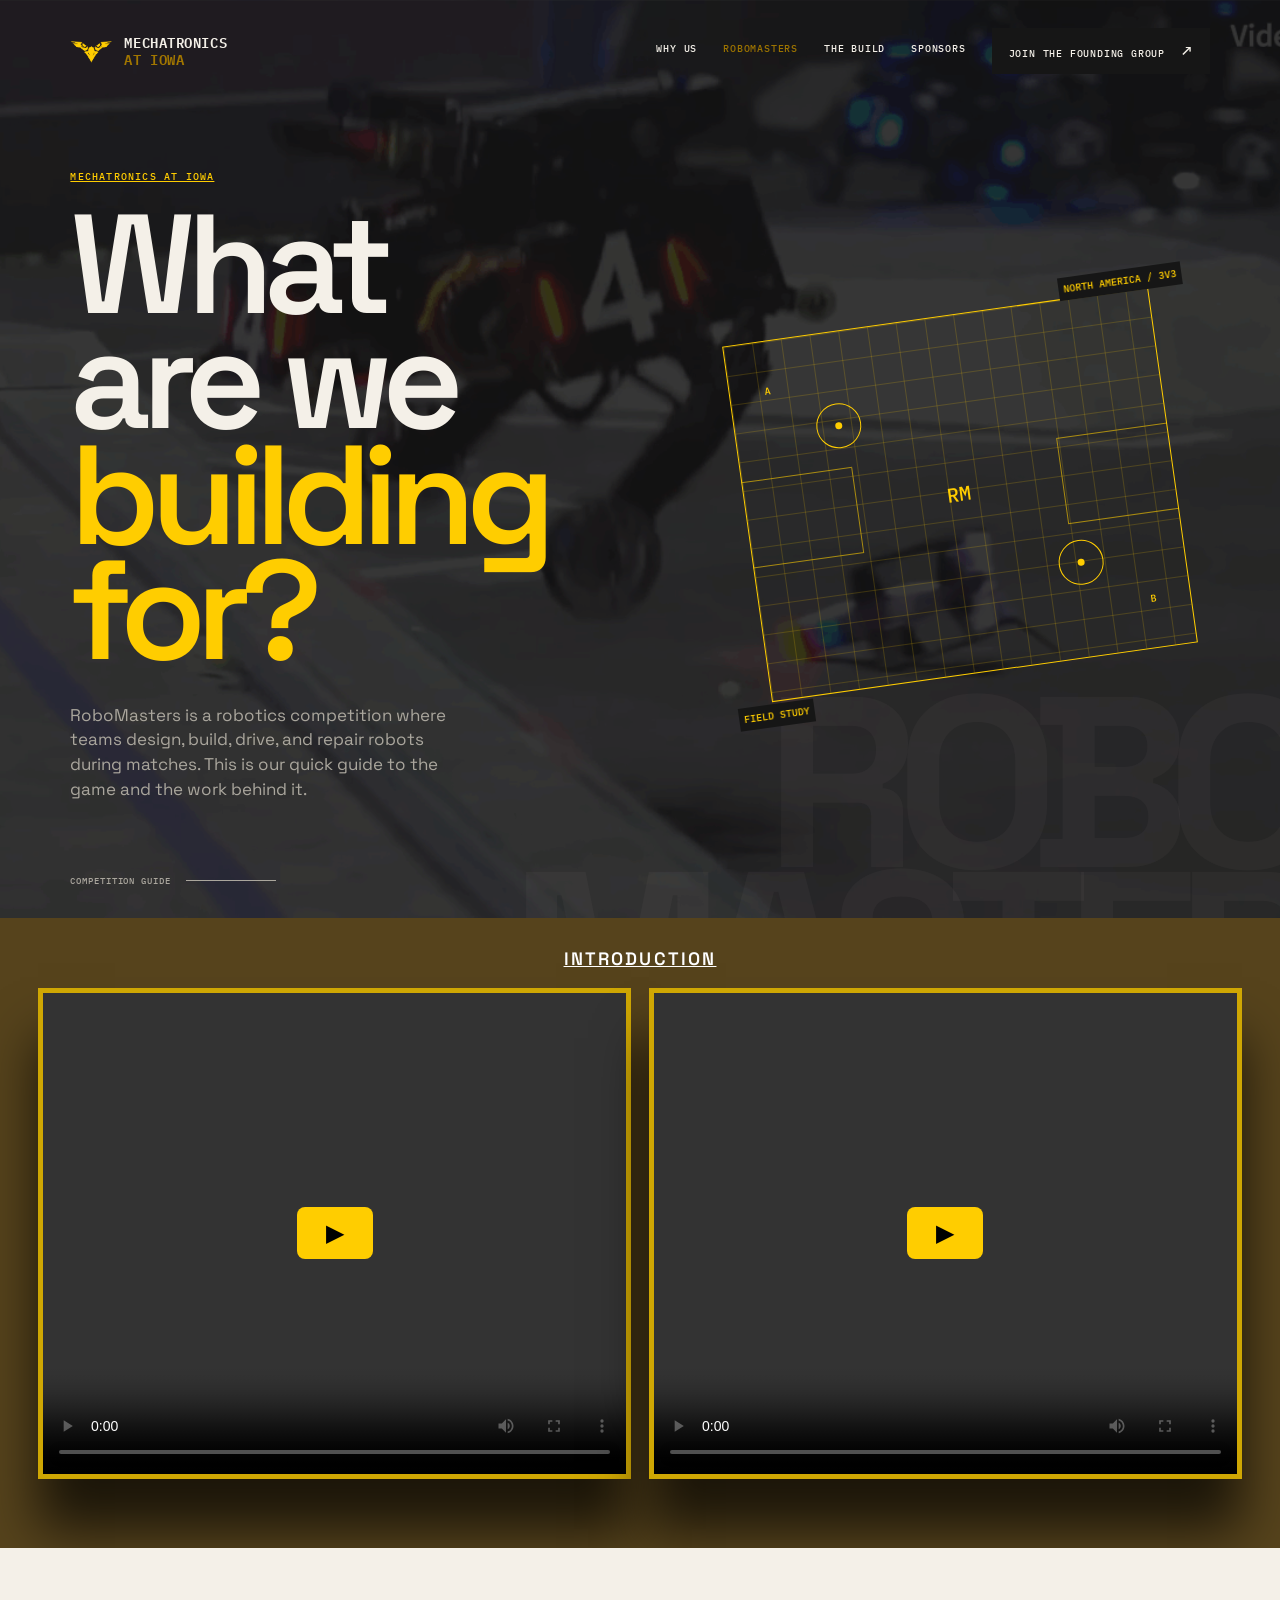
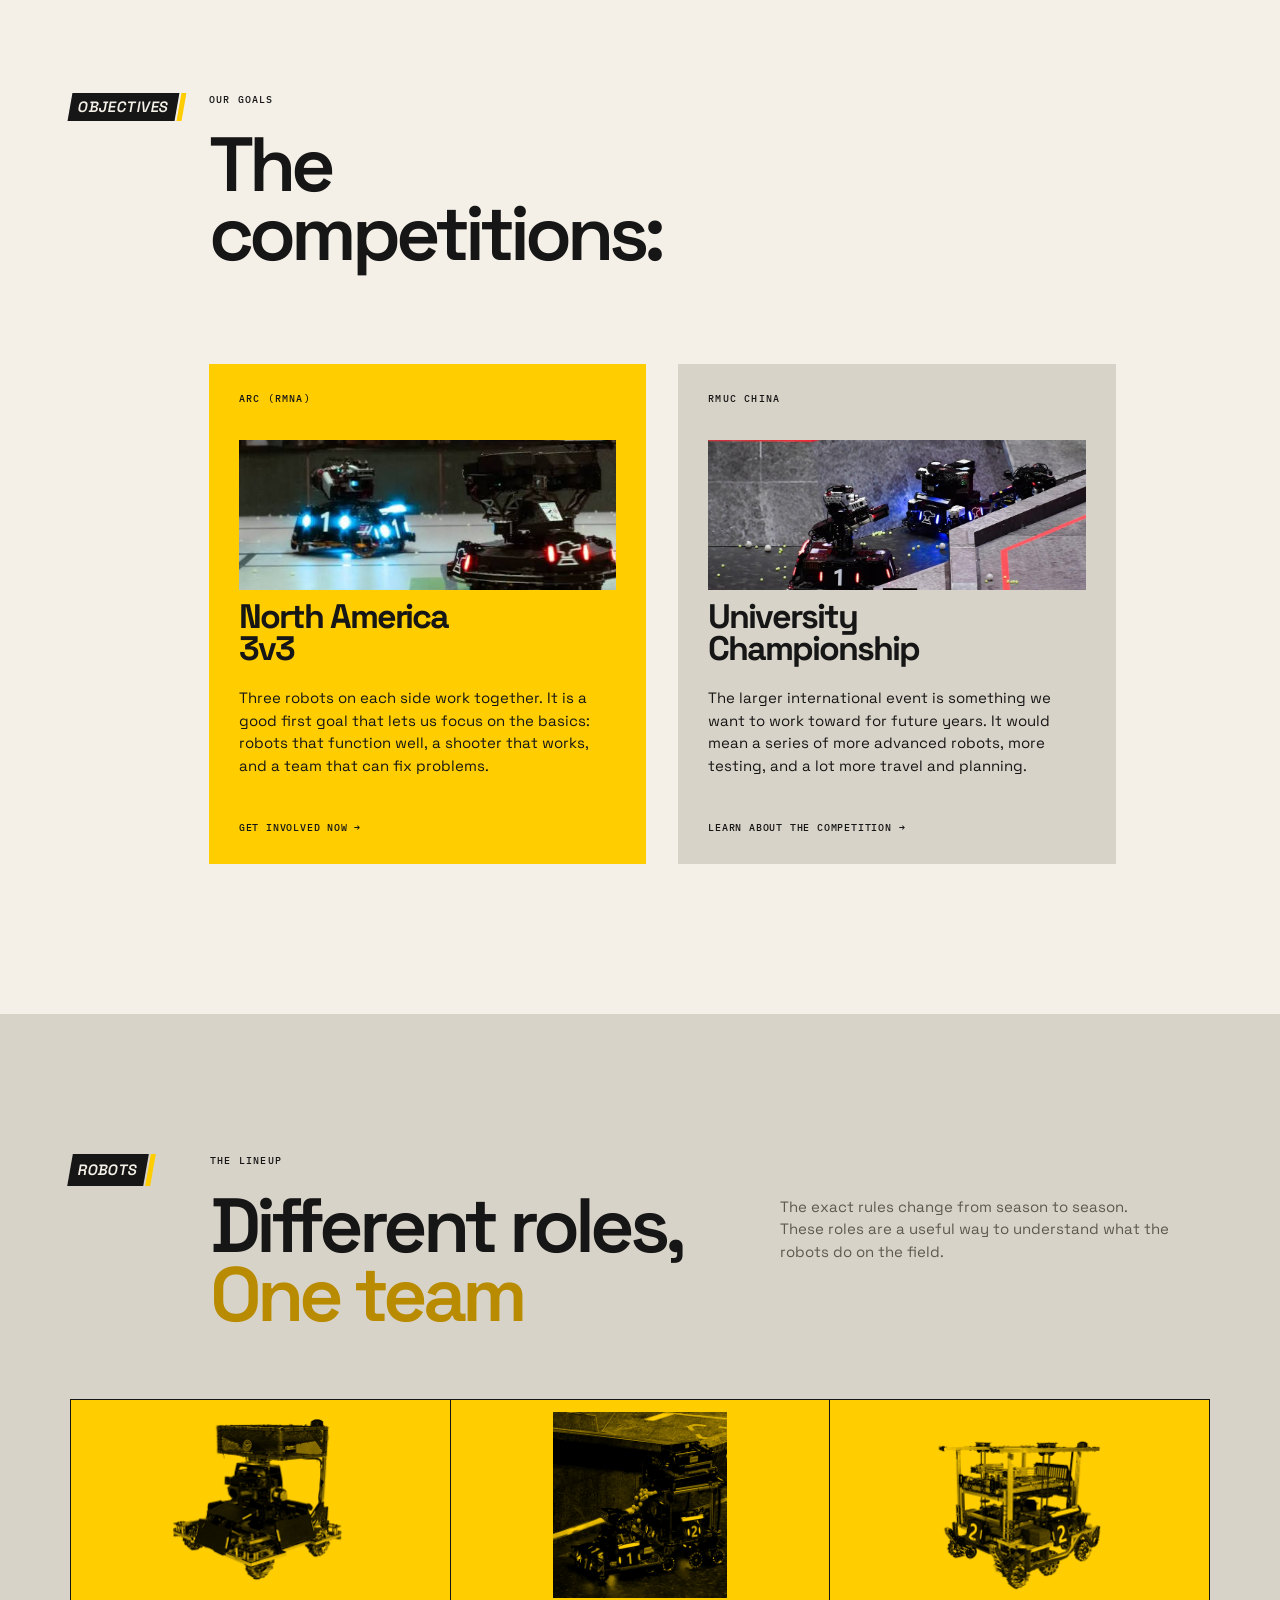
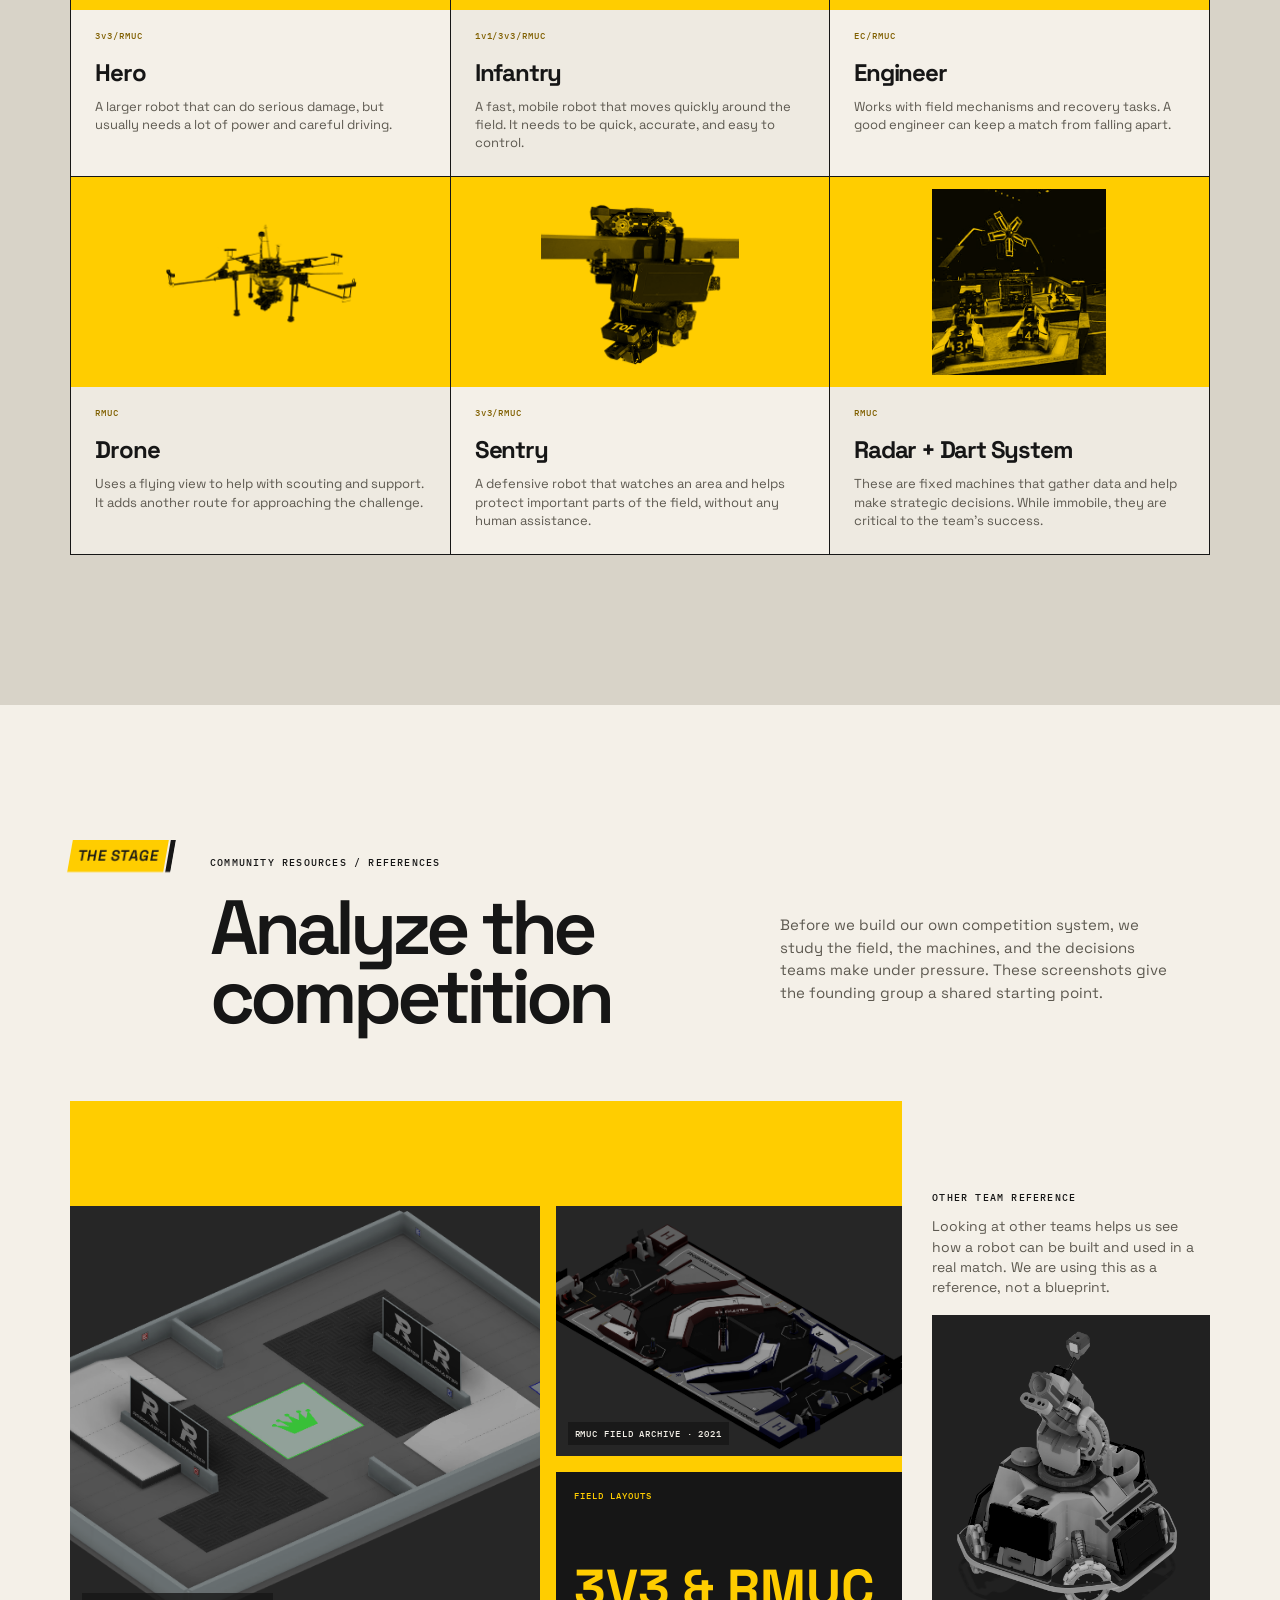
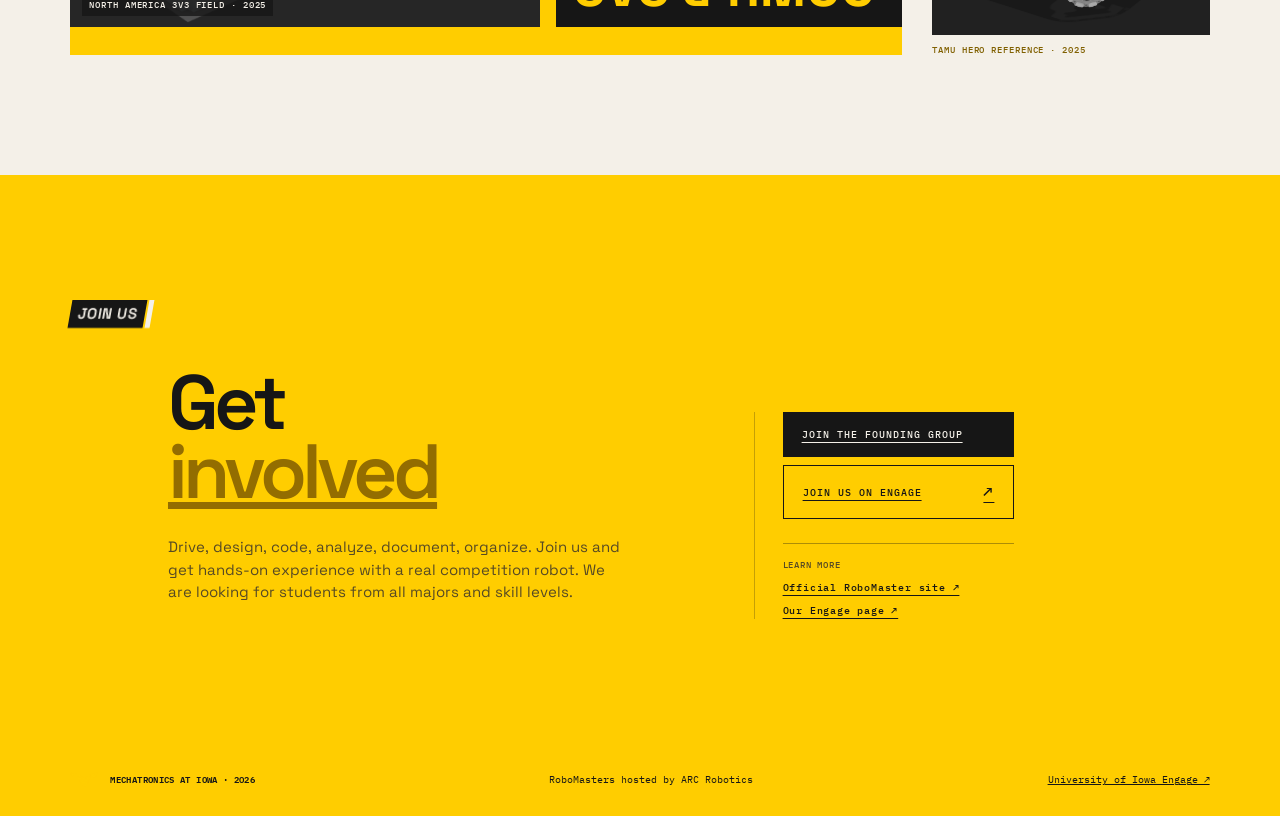
==== commit 163c512c: "more less AI" ====
--- a/competition.html
+++ b/competition.html
@@ -310,9 +310,7 @@
         <h2>Get<br><em><u>involved</u></em></h2>
 
         <p>
-          There is no single way into robotics. Drive, design, code,
-          analyze, document, organize. The first win is finding the work
-          that makes you want to stay late.
+          Drive, design, code, analyze, document, organize. Join us and get hands-on experience with a real competition robot. We are looking for students from all majors and skill levels.
         </p>
       </div>
 
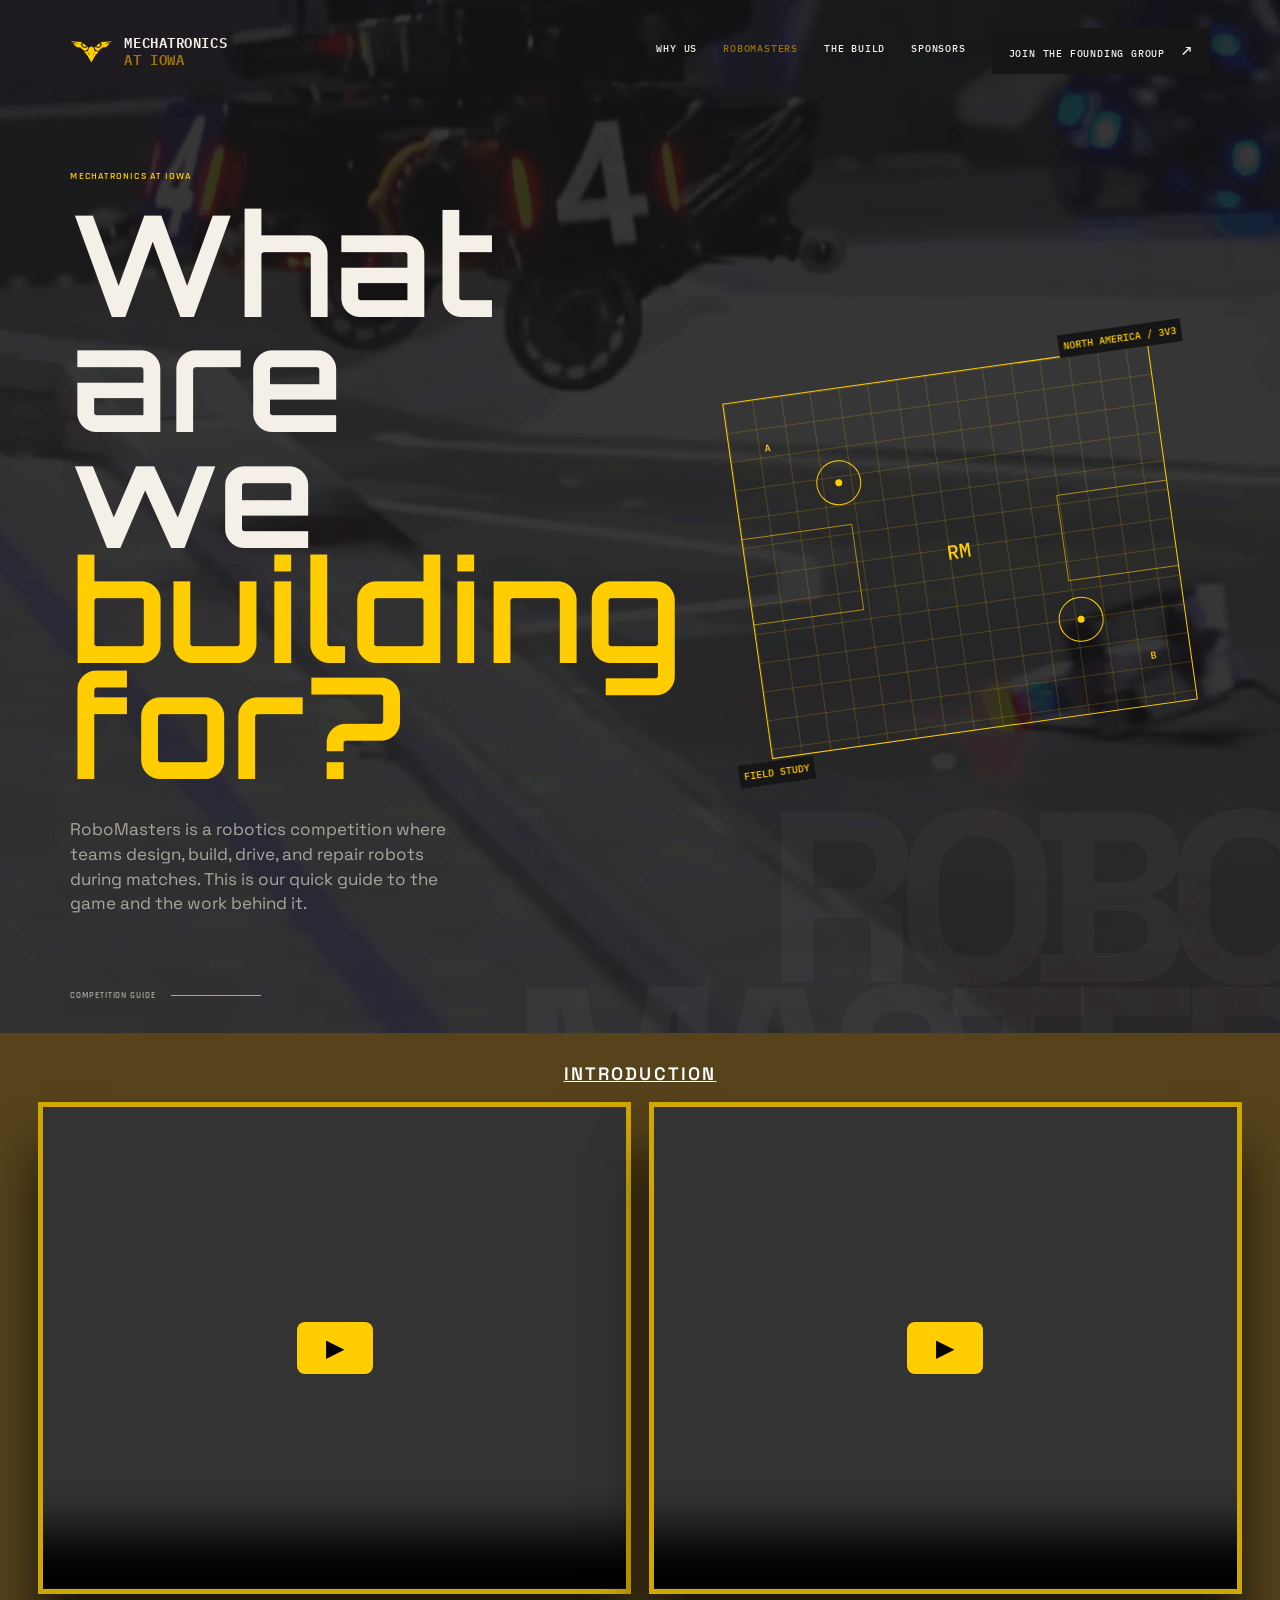
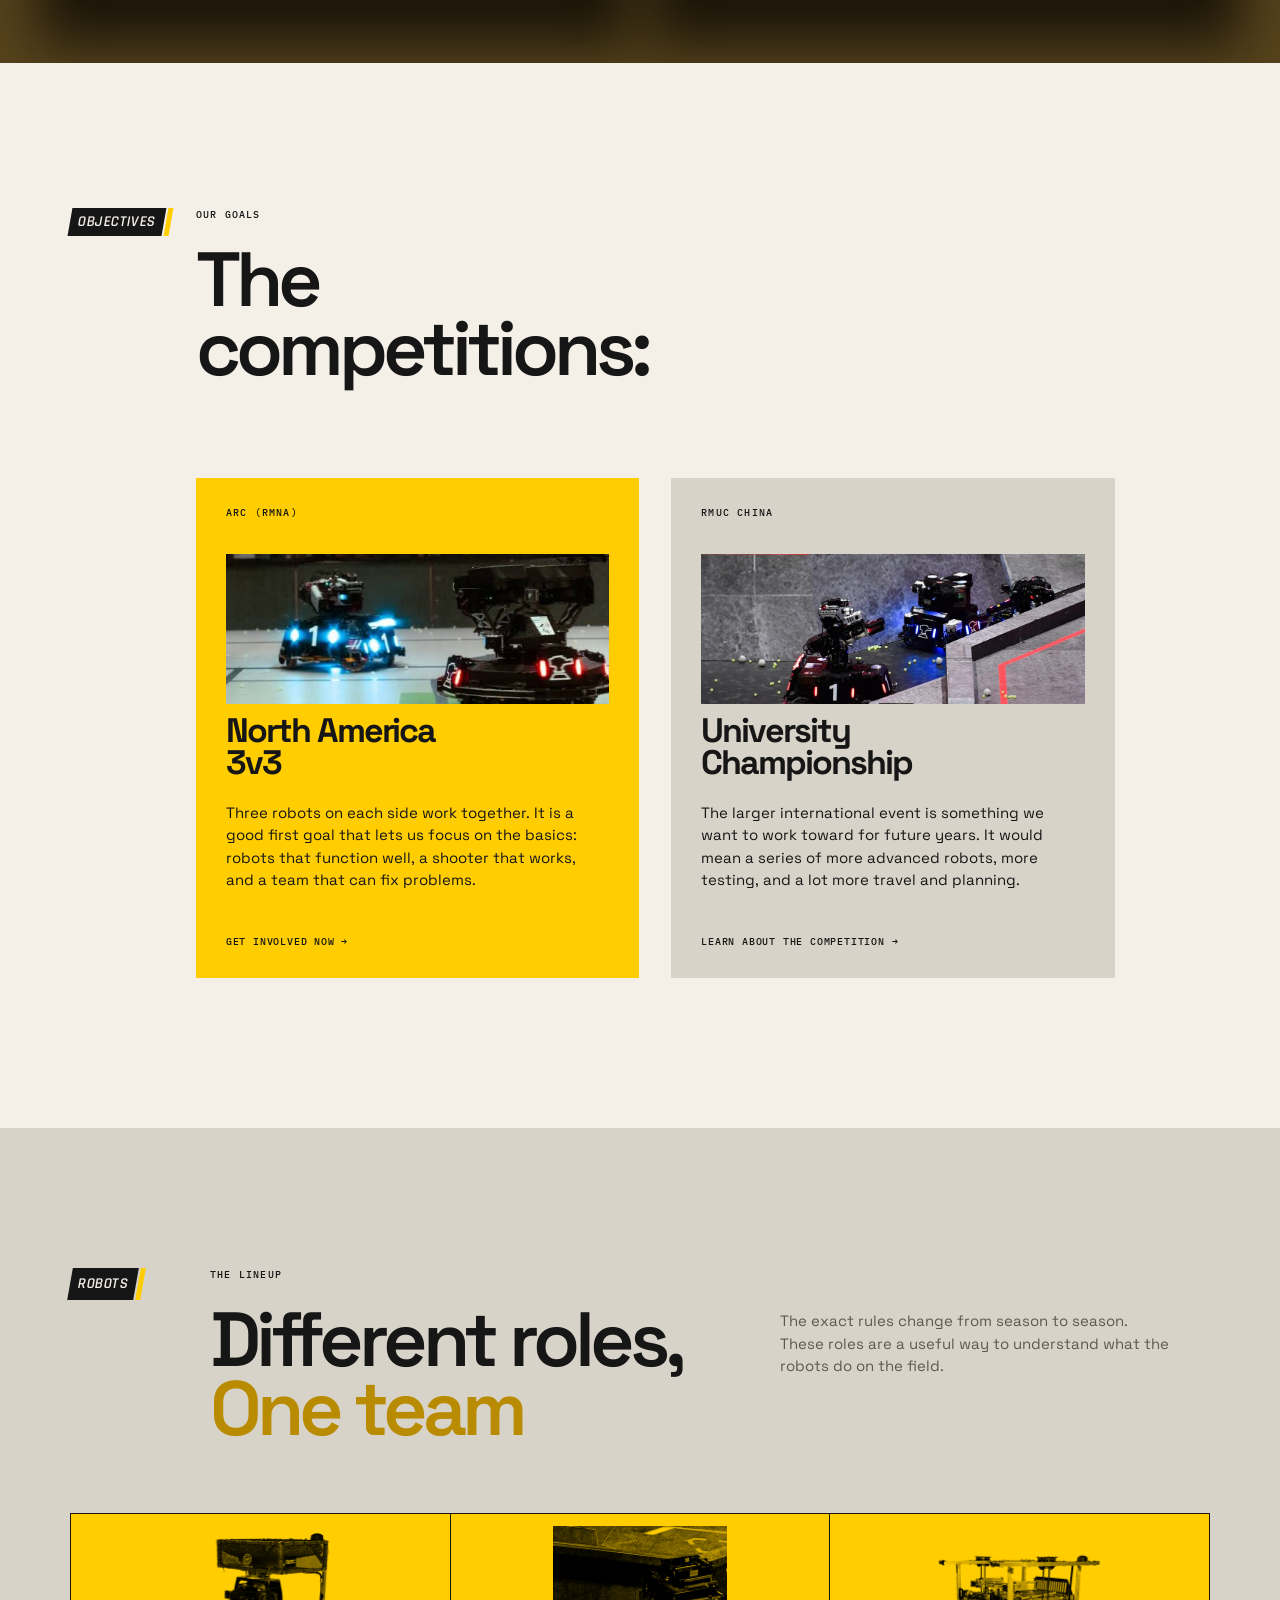
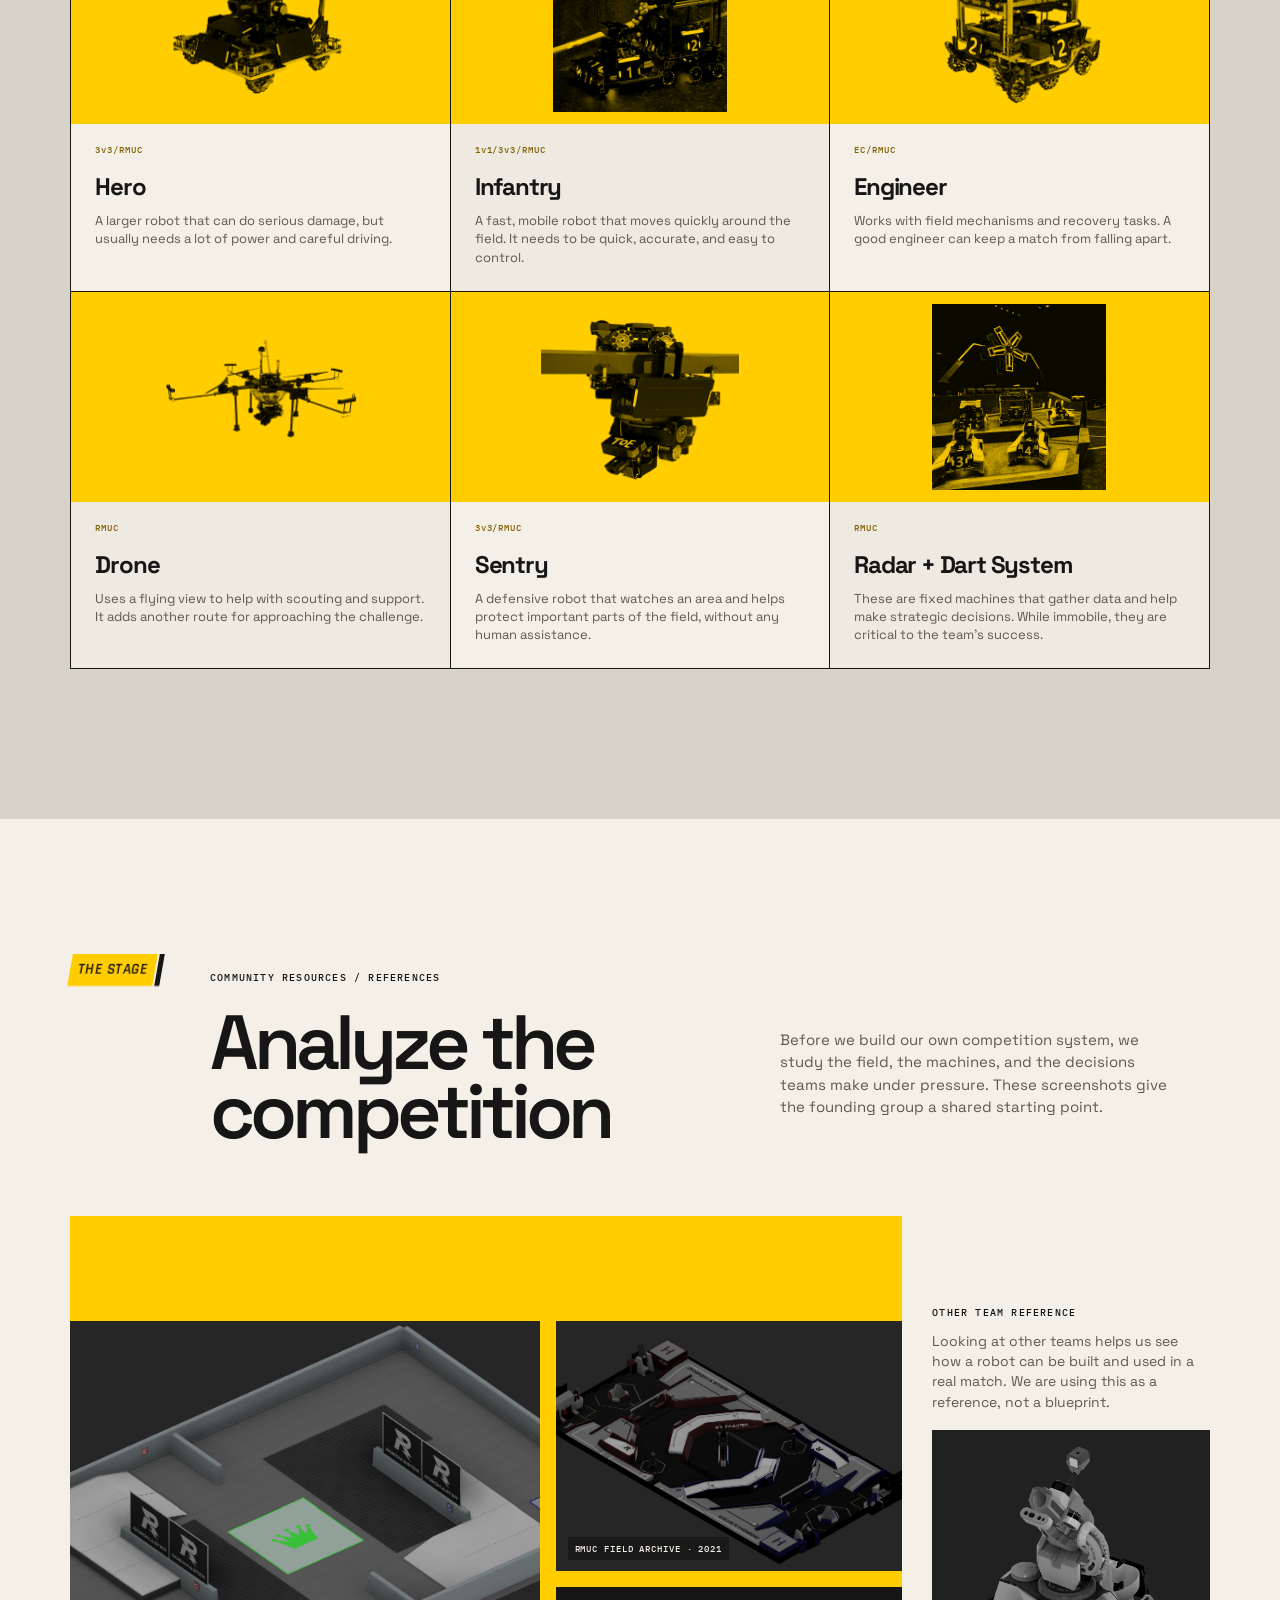
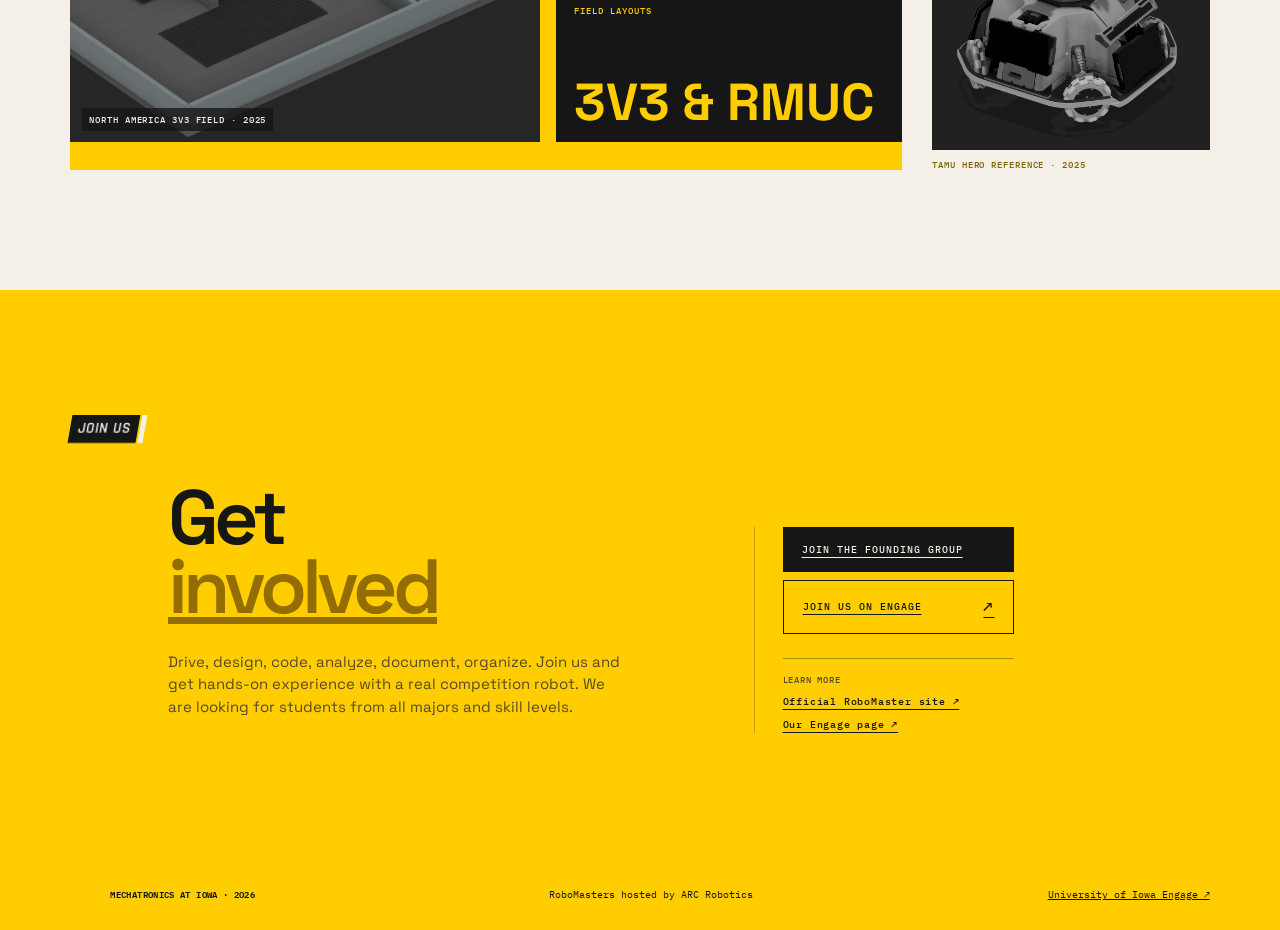
==== commit 762b0e14: "more stylized" ====
--- a/competition.html
+++ b/competition.html
@@ -9,7 +9,7 @@
   <title>RoboMasters | Mechatronics at Iowa</title>
   <link rel="preconnect" href="https://fonts.googleapis.com">
   <link rel="preconnect" href="https://fonts.gstatic.com" crossorigin>
-  <link href="https://fonts.googleapis.com/css2?family=IBM+Plex+Mono:wght@400;500;600&family=Space+Grotesk:wght@400;500;600;700&display=swap" rel="stylesheet">
+  <link href="https://fonts.googleapis.com/css2?family=IBM+Plex+Mono:wght@400;500;600&family=Orbitron:wght@500;600;700&family=Rajdhani:wght@500;600;700&family=Space+Grotesk:wght@400;500;600;700&display=swap" rel="stylesheet">
   <link rel="stylesheet" href="styles.css">
   <link rel="stylesheet" href="competition.css">
 </head>
--- a/styles.css
+++ b/styles.css
@@ -574,15 +574,61 @@
   white-space: nowrap;
 }
 
+.hero-mechanical {
+  display: inline-flex;
+  align-items: center;
+  justify-content: flex-start;
+  overflow: hidden;
+  font-family: 'Orbitron', sans-serif;
+  font-style: normal;
+  font-weight: 700;
+  letter-spacing: -.03em;
+  text-transform: uppercase;
+  vertical-align: bottom;
+  white-space: nowrap;
+  width: 13ch;
+}
+
+.hero-typed {
+  white-space: nowrap;
+}
+
+.hero-mechanical::after {
+  width: 2px;
+  height: 1em;
+  margin-left: 3px;
+  background: currentColor;
+  content: '';
+  opacity: 0;
+}
+
+.hero-mechanical.is-typing::after {
+  opacity: 1;
+  animation: hero-cursor .7s step-end infinite;
+}
+
+.hero-mechatronics {
+  font-size: .70em;
+}
+
+.hero-at {
+  font-size: .62em;
+  width: 2ch;
+}
+
 .iowa-wordmark {
   display: inline-block;
   color: #ffcd00;
   font-family: 'Zilla Slab', Georgia, serif;
-  font-size: 1.04em;
+  font-size: .94em;
   font-weight: 700;
   letter-spacing: -.06em;
   line-height: .8;
   -webkit-text-stroke: 3px black;
+}
+
+@keyframes hero-cursor {
+  50% { opacity: 0; }
 }
 
 .site-nav {
@@ -687,9 +733,42 @@
 
 h1 + .hero-subtitle {
   margin: -18px 0 30px;
-  color: var(--yellow);
+  color: #b59618;
   font: 500 clamp(22px, 2.6vw, 38px)/1 var(--display);
   letter-spacing: -.04em;
+  min-height: 1em;
+}
+
+.season-label {
+  display: inline-flex;
+  align-items: center;
+  color: #c2a12a;
+  font-family: 'Rajdhani', sans-serif;
+  font-size: .78em;
+  font-weight: 700;
+  letter-spacing: .04em;
+  text-transform: uppercase;
+  white-space: nowrap;
+  width: 13ch;
+  height: 1em;
+  line-height: 1;
+  text-decoration: underline;
+  text-underline-offset: 4px;
+  vertical-align: top;
+}
+
+.season-label::after {
+  width: 2px;
+  height: 1em;
+  margin-left: 4px;
+  background: currentColor;
+  content: '';
+  opacity: 0;
+}
+
+.season-label.is-typing::after {
+  opacity: 1;
+  animation: hero-cursor .7s step-end infinite;
 }
 
 h1 em,
@@ -817,6 +896,13 @@
 .label-bottom {
   bottom: 8%;
   left: -3%;
+}
+
+@media (min-width: 701px) {
+  .label-bottom {
+    left: auto;
+    right: -3%;
+  }
 }
 
 .hero-foot {
@@ -1065,8 +1151,12 @@
 }
 
 .discipline h3 {
+  font-family: 'Rajdhani', sans-serif;
   font-size: 20px;
+  font-weight: 700;
+  letter-spacing: .03em;
   margin: 0;
+  text-transform: uppercase;
 }
 
 .discipline p {
@@ -1296,6 +1386,14 @@
   padding: 5px 7px;
   font: 500 9px var(--mono);
   letter-spacing: .1em;
+}
+
+.visual-label,
+.section-index,
+.field-image figcaption,
+.other-photo-grid figcaption {
+  font-family: 'Rajdhani', sans-serif;
+  font-weight: 600;
 }
 
 .field-notes {
@@ -1767,8 +1865,30 @@
 
 @media (max-width: 700px) {
   body .hero h1 {
+    display: flex;
+    flex-direction: column;
+    align-items: center;
     font-size: clamp(30px, 15vw, 90px);
     text-align: center;
+  }
+
+  body .hero h1 > br {
+    display: none;
+  }
+
+  .hero-iowa-line {
+    display: flex;
+    align-items: baseline;
+    gap: .18em;
+  }
+
+  .hero-mechatronics {
+    font-size: .64em;
+    width: min(13ch, calc(100vw - 48px));
+  }
+
+  .hero-mechanical {
+    justify-content: center;
   }
 
   body .hero-subtitle {
--- a/competition.css
+++ b/competition.css
@@ -386,7 +386,22 @@
   color: var(--yellow);
 }
 
+.competition-hero .eyebrow,
+.competition-hero .eyebrow u,
+.diagram-label,
+.competition-hero .hero-foot {
+  font-family: 'Rajdhani', sans-serif;
+  font-weight: 600;
+}
+
+.competition-hero .eyebrow u {
+  text-decoration: none;
+}
+
 .competition-hero h1 {
+  font-family: 'Orbitron', sans-serif;
+  font-weight: 600;
+  letter-spacing: .02em;
   margin-bottom: 34px;
 }
 
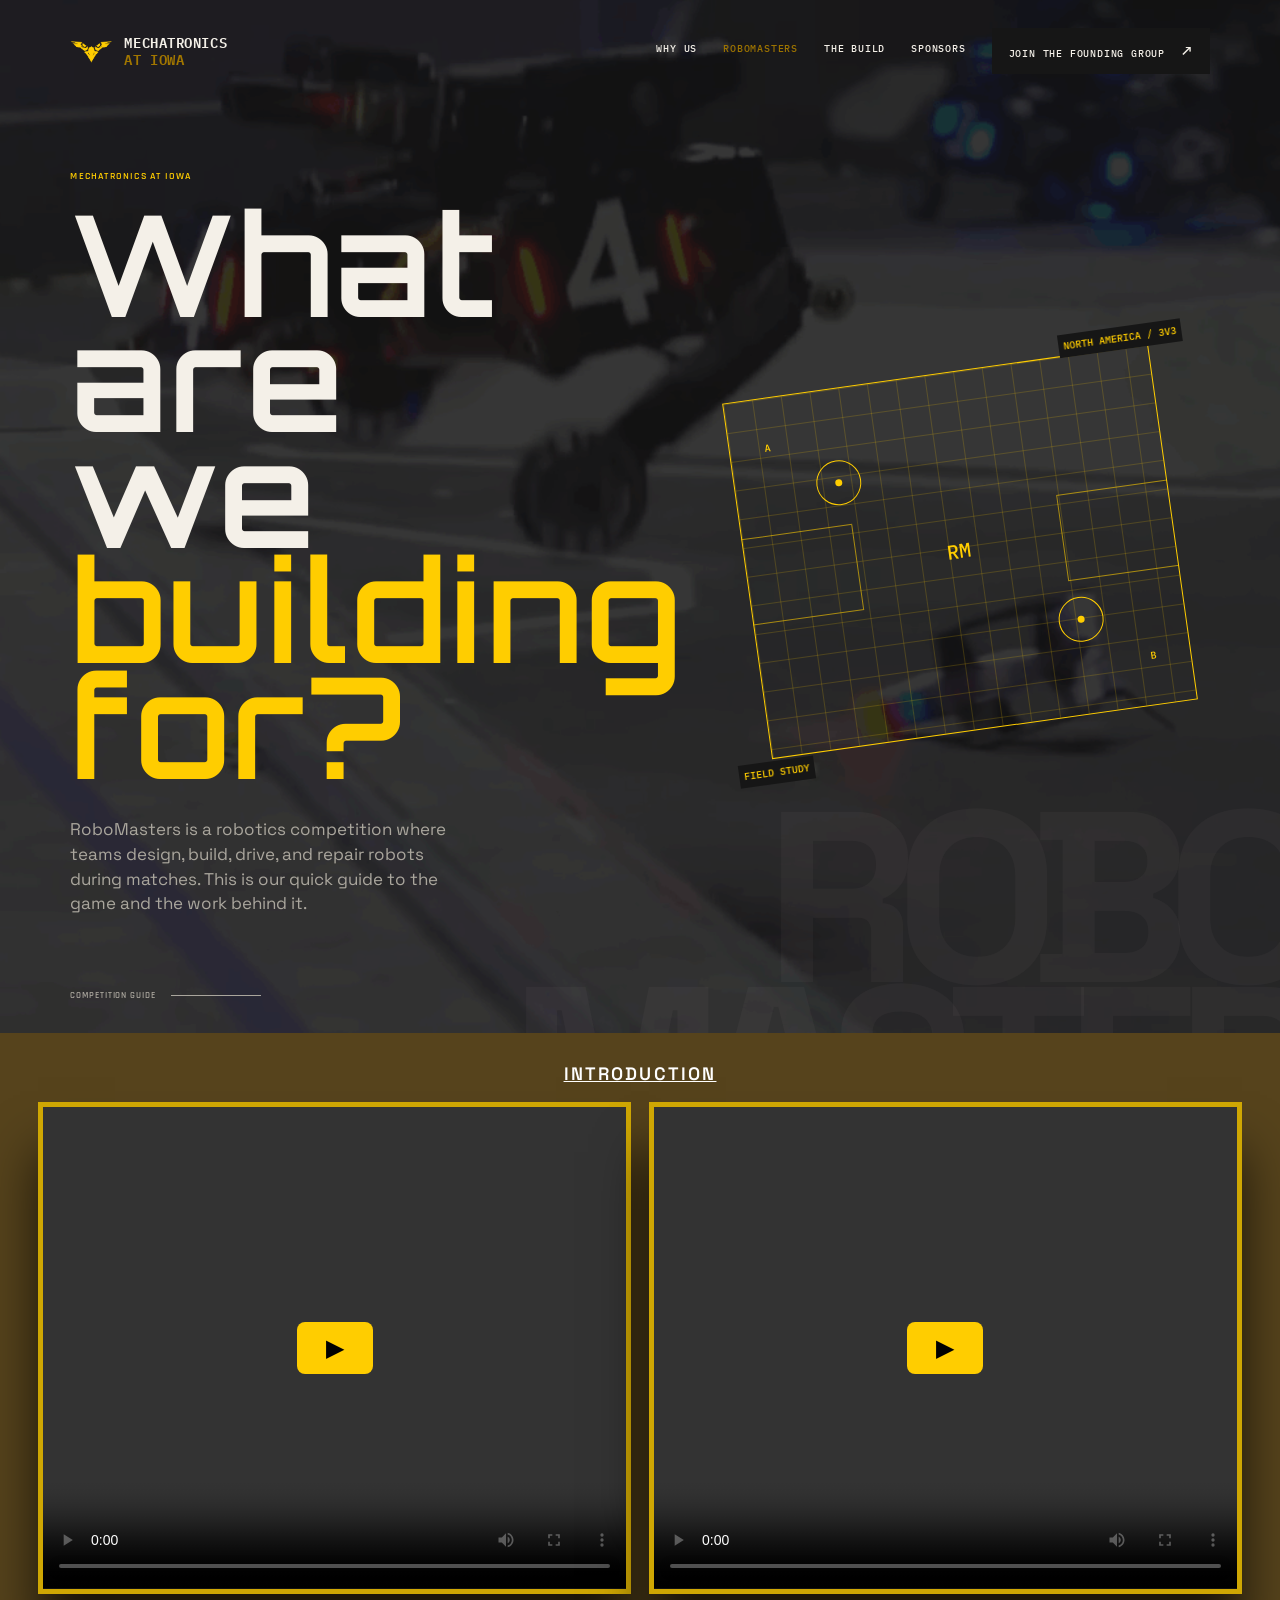
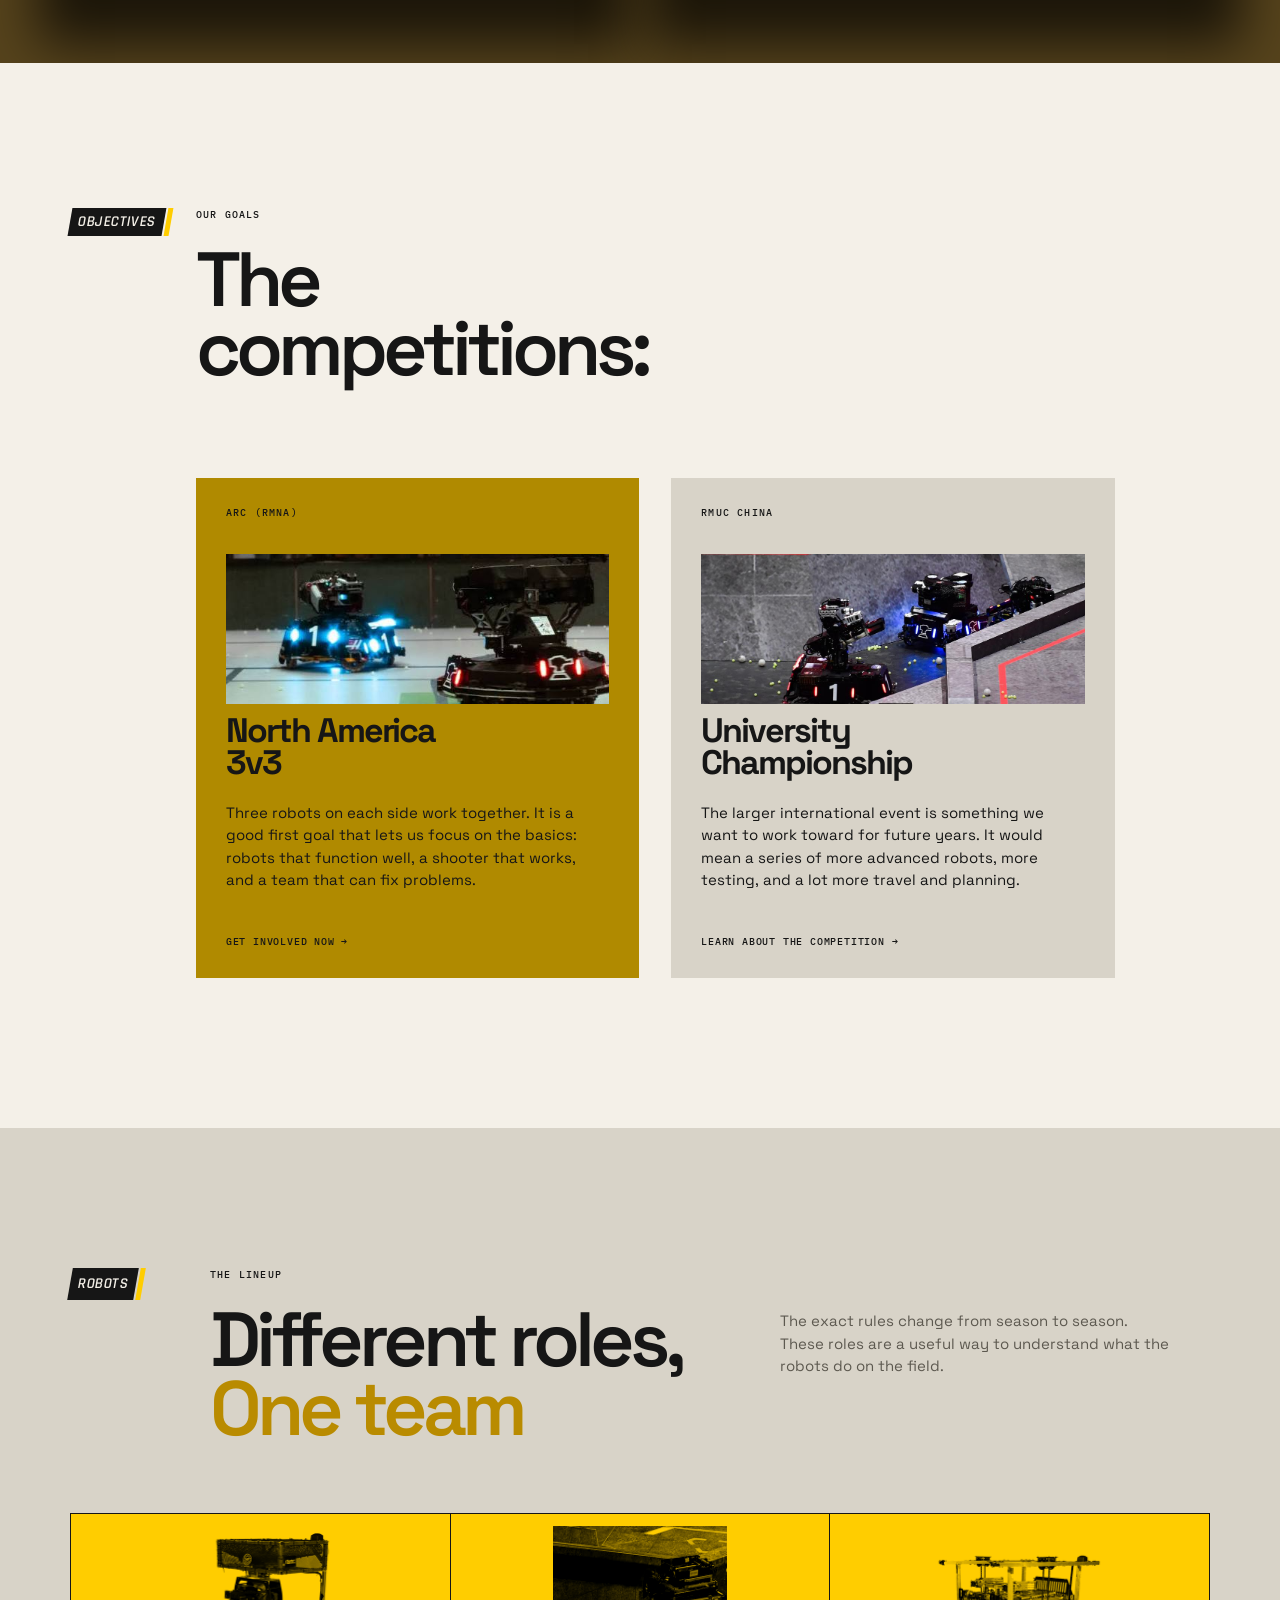
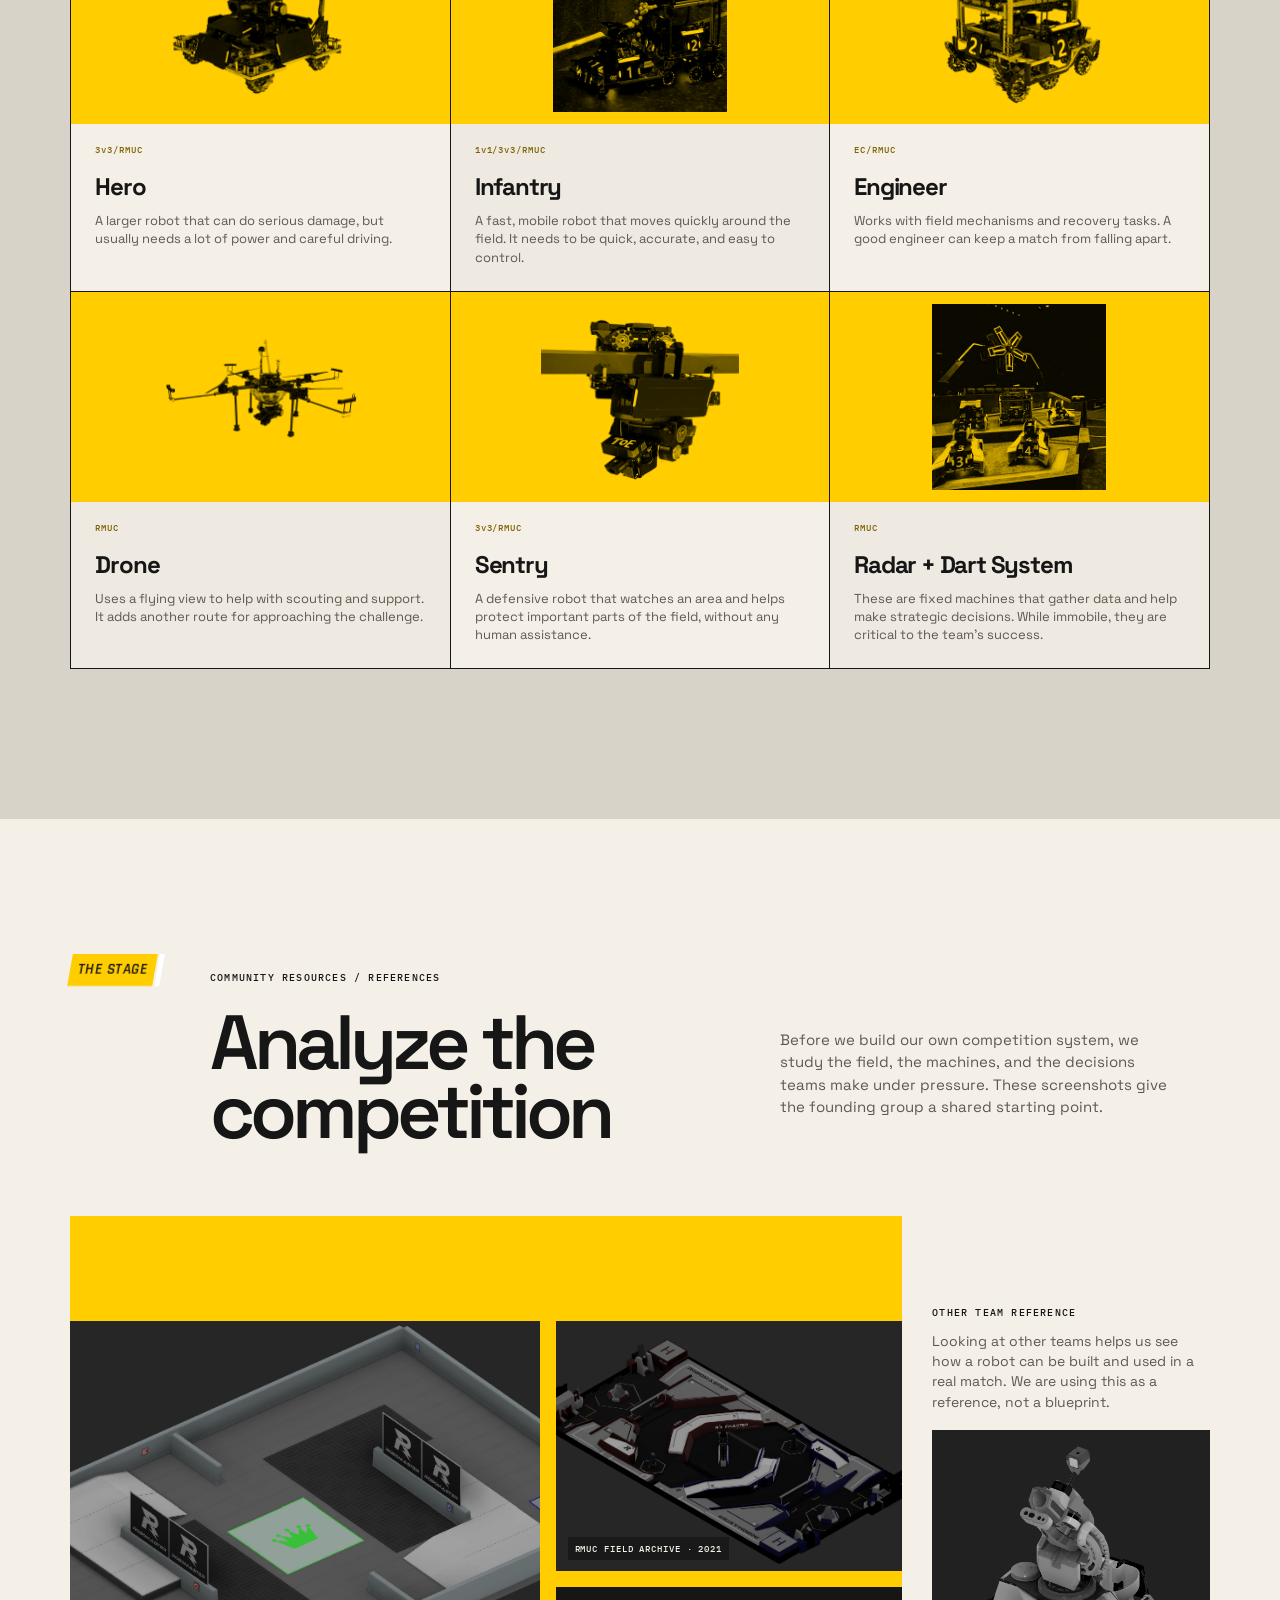
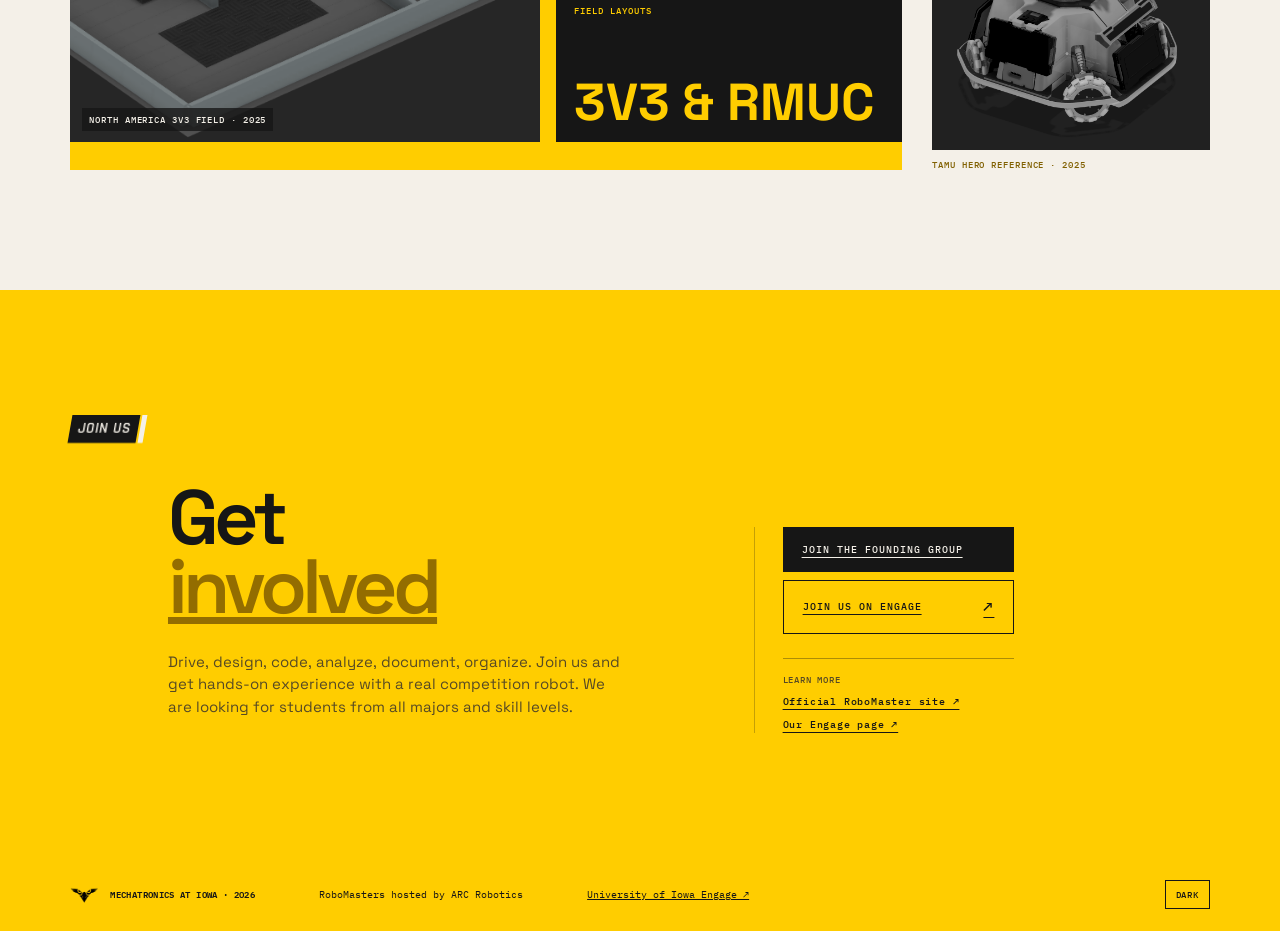
==== commit 85efcfcb: "dark mode!" ====
--- a/competition.html
+++ b/competition.html
@@ -372,6 +372,7 @@
     >
       <u>University of Iowa Engage ↗</u>
     </a>
+    <button class="theme-toggle" type="button" aria-label="Enable dark mode" aria-pressed="false">DARK</button>
   </footer>
 
   <script src="script.js"></script>
--- a/styles.css
+++ b/styles.css
@@ -506,6 +506,260 @@
   --display: 'Space Grotesk', sans-serif;
 }
 
+body.dark-mode .site-header {
+  background: #17191b;
+  color: #f3f0e8;
+  box-shadow: 0 1px 0 rgba(243,240,232,.2);
+}
+
+body.dark-mode .site-header .brand b {
+  color: #ffd447;
+}
+
+body.dark-mode .site-nav {
+  background: transparent;
+  color: #f3f0e8;
+}
+
+body.dark-mode .site-nav .nav-cta {
+  background: #ffcd00;
+  color: #161616;
+}
+
+body.dark-mode .site-nav .nav-cta:hover,
+body.dark-mode .site-nav .nav-cta:focus-visible {
+  background: #ffe066;
+}
+
+@media (max-width: 700px) {
+  body.dark-mode .site-nav.open {
+    background: rgba(23,25,27,.96);
+    box-shadow: 0 8px 20px rgba(0,0,0,.24);
+  }
+}
+
+body.dark-mode .site-footer {
+  background: #0e1011;
+  color: #f3f0e8;
+}
+
+body.dark-mode .site-footer .brand b {
+  color: #ffd447;
+}
+
+body.dark-mode .site-footer .footer-link {
+  color: #d6d1c7;
+}
+
+.site-footer {
+  display: grid;
+  grid-template-columns: repeat(4, max-content);
+  justify-content: center;
+  align-items: center;
+  gap: clamp(24px, 5vw, 82px);
+}
+
+.site-footer .theme-toggle {
+  margin-left: 0;
+}
+
+.site-footer p {
+  text-align: center;
+}
+
+@media (max-width: 700px) {
+  .site-footer {
+    grid-template-columns: 1fr;
+    align-items: center;
+    justify-items: center;
+    gap: 16px;
+  }
+
+  .site-footer .brand,
+  .site-footer p {
+    grid-column: auto;
+  }
+
+  .site-footer p {
+    text-align: center;
+  }
+
+  .site-footer .footer-link {
+    grid-column: auto;
+    grid-row: auto;
+    text-align: center;
+  }
+
+  .site-footer .theme-toggle {
+    display: none;
+  }
+}
+
+body.dark-mode .join {
+  background-color: #111315;
+  background-image: linear-gradient(rgba(8,9,10,.94), rgba(22,22,20,.94)),
+    url('Content/Other Team_Comp Photos/VisionDemo.gif');
+  color: #f3f0e8;
+}
+body.dark-mode .site-footer .brand img {
+  filter: brightness(0) invert(1);
+}
+
+body.dark-mode .join-copy {
+  background-color: rgba(255,212,71,.14);
+  color: #e7e2d8;
+}
+
+body.dark-mode .sponsors {
+  background-color: #1d2022;
+  background-image: linear-gradient(rgba(29,32,34,.9), rgba(29,32,34,.9)),
+    url('Content/Misc Photos/BlockI.jpg');
+  color: #f3f0e8;
+}
+
+body.dark-mode .sponsors .section-index {
+  background: #ffd447;
+  color: #161616;
+  --badge-accent: #f3f0e8;
+}
+
+body.dark-mode .sponsor-copy .eyebrow,
+body.dark-mode .sponsor-copy h2 em {
+  color: #ffd447;
+}
+
+body.dark-mode .sponsor-body {
+  border-color: rgba(243,240,232,.24);
+  background: rgba(17,19,21,.35);
+}
+
+body.dark-mode .sponsor-body > p,
+body.dark-mode .sponsor-body .arrow-link {
+  color: #e2ddd3;
+}
+
+body.dark-mode .sponsor-note {
+  border-color: rgba(243,240,232,.24);
+  color: #d1ccc2;
+}
+
+body.dark-mode .sponsor-note span {
+  color: #aaa69d;
+}
+
+body.dark-mode .hero {
+  color: #f3f0e8;
+  background-color: #17191b;
+  background-image: linear-gradient(rgba(243,240,232,.08) 1px, transparent 1px),
+    linear-gradient(90deg, rgba(243,240,232,.08) 1px, transparent 1px);
+}
+
+body.dark-mode .hero .hero-lede,
+body.dark-mode .hero .eyebrow {
+  color: #c9c5bb;
+}
+
+body.dark-mode .intro {
+  color: #f3f0e8;
+  background-image: linear-gradient(rgba(23,25,27,.88), rgba(23,25,27,.88)),
+    url('Content/Misc Photos/Electronics Session.jpg');
+}
+
+body.dark-mode .intro-body p,
+body.dark-mode .intro-body .arrow-link {
+  color: #d6d1c7;
+}
+
+body.dark-mode .intro-body {
+  background: rgba(255,212,71,.12);
+}
+
+body.dark-mode .hero h1 em,
+body.dark-mode .intro-heading h2 span,
+body.dark-mode .other-views-heading h2 em {
+  color: #ffd447;
+}
+
+body.dark-mode .hero-actions .button-primary {
+  background: #ffd447;
+  border-color: #161616;
+  color: #161616;
+}
+
+body.dark-mode .iowa-wordmark {
+  -webkit-text-stroke-color: #161616;
+}
+
+body.dark-mode .hero-visual::before {
+  border-color: rgba(243,240,232,.72);
+}
+
+body.dark-mode .hero-visual .orbit {
+  border-color: rgba(243,240,232,.55);
+}
+
+body.dark-mode .hero-visual .visual-label {
+  background: #17191b;
+  color: #f3f0e8;
+}
+
+body.dark-mode .hero-visual .orbit-two {
+  border-color: rgba(243,240,232,.55);
+}
+
+body.dark-mode .hero-foot .line {
+  border-color: rgba(243,240,232,.72);
+}
+
+body.dark-mode .other-views {
+  color: #f3f0e8;
+  background-color: #202326;
+  background-image: linear-gradient(rgba(32,35,38,.9), rgba(32,35,38,.9)),
+    url('Content/Other Team_Comp Photos/Jumping Infantry.gif');
+}
+
+body.dark-mode .other-views-lede {
+  color: #d6d1c7;
+}
+
+body.dark-mode .competition-preview {
+  background-image: linear-gradient(rgba(12,13,14,.88), rgba(12,13,14,.88)),
+    url('https://rm-static.djicdn.com/tem/12037/c4bf068a74e941567077772045597339.jpg');
+}
+
+body.dark-mode .field-collage {
+  background: #252a2d;
+  color: #f3f0e8;
+}
+
+body.dark-mode .field-collage-body p {
+  color: #d6d1c7;
+}
+
+body.dark-mode .join {
+  background-image: linear-gradient(rgba(8,9,10,.94), rgba(22,22,20,.94)),
+    url('Content/Other Team_Comp Photos/VisionDemo.gif');
+  color: #f3f0e8;
+}
+
+body.dark-mode .join-copy {
+  background-color: rgba(255,212,71,.14);
+  color: #e7e2d8;
+}
+
+body.dark-mode .join-detail {
+  color: #bdb8ad;
+}
+
+body.dark-mode .join-detail strong {
+  color: #f3f0e8;
+}
+
+body.dark-mode .theme-toggle {
+  color: #f3f0e8;
+  border-color: #f3f0e8;
+}
+
 * {
   box-sizing: border-box;
 }
@@ -668,6 +922,22 @@
   border: 0;
   background: none;
   font: 500 10px var(--mono);
+}
+
+.theme-toggle {
+  border: 1px solid var(--ink);
+  padding: 8px 10px;
+  background: transparent;
+  color: var(--ink);
+  font: 500 9px var(--mono);
+  letter-spacing: .08em;
+  cursor: pointer;
+}
+
+.theme-toggle:hover,
+.theme-toggle:focus-visible {
+  background: var(--yellow);
+  color: var(--ink);
 }
 
 .section-grid {
@@ -796,6 +1066,11 @@
   align-items: center;
   gap: 30px;
   margin-top: 38px;
+
+.hero-actions .button-primary {
+  color: #161616;
+  border-color: #161616;
+}
 }
 
 .button {
@@ -1549,10 +1824,15 @@
 .site-footer .brand img {
   width: 28px;
   height: 28px;
+  filter: brightness(0);
 }
 
 .site-footer .brand {
   font-size: 9px;
+}
+
+.site-footer .theme-toggle {
+  margin-left: auto;
 }
 
 .site-footer p {
@@ -1616,6 +1896,11 @@
 @media (max-width: 700px) {
   .site-header {
     padding: 20px 6vw;
+  }
+
+  .theme-toggle {
+    position: absolute;
+    left: 6vw;
   }
 
   .site-nav {
@@ -1654,12 +1939,16 @@
   .hero {
     min-height: 770px;
     height: auto;
-    padding-top: 140px;
+    padding-top: 86px;
     padding-bottom: 95px;
   }
 
   .hero-copy {
     grid-column: 1 / 5;
+  }
+
+  .hero-copy .eyebrow {
+    margin-bottom: 52px;
   }
 
   .hero-visual {
@@ -1813,14 +2102,29 @@
   }
 
   .site-footer {
-    padding: 22px 6vw;
-    flex-wrap: wrap;
-    gap: 18px;
+    align-items: flex-start;
+    flex-direction: column;
+    padding: 30px 6vw 32px;
+    gap: 14px;
   }
 
   .site-footer p {
-    order: 3;
-    width: 100%;
+    order: 0;
+    color: rgba(22,22,22,.72);
+    line-height: 1.4;
+  }
+
+  .site-footer .brand,
+  .site-footer .footer-link {
+    max-width: 100%;
+  }
+
+  .site-footer .footer-link {
+    padding-top: 4px;
+  }
+
+  .site-footer .theme-toggle {
+    margin-left: 0;
   }
 }
 
@@ -1889,6 +2193,10 @@
 
   .hero-mechanical {
     justify-content: center;
+  }
+
+  .iowa-wordmark {
+    font-size: .84em;
   }
 
   body .hero-subtitle {
@@ -1992,4 +2300,32 @@
   body .intro-body {
     text-align: center;
   }
+}
+
+body.dark-mode .site-header {
+  background: transparent;
+  color: #f3f0e8;
+  box-shadow: none;
+}
+
+body.dark-mode .site-nav {
+  background: transparent;
+  color: #f3f0e8;
+}
+
+body.dark-mode .site-nav.open {
+  background: rgba(23,25,27,.96);
+  box-shadow: 0 8px 20px rgba(0,0,0,.24);
+}
+
+@media (max-width: 700px) {
+  body.dark-mode .site-nav.open {
+    background: rgba(23,25,27,.96);
+    box-shadow: 0 8px 20px rgba(0,0,0,.24);
+  }
+}
+
+body.dark-mode .site-header.scrolled {
+  background: #17191b;
+  box-shadow: 0 1px 0 rgba(243,240,232,.2);
 }
--- a/competition.css
+++ b/competition.css
@@ -90,7 +90,7 @@
   object-position: center;
   padding: 12px;
   background: #242424;
-  filter: grayscale(1) sepia(.9) saturate(5) hue-rotate(350deg) brightness(1.05) contrast(1.08);
+  filter: grayscale(1) sepia(.9) saturate(5) hue-rotate(350deg) brightness(.72) contrast(1.08);
 }
 
 @media (max-width: 700px) {
@@ -598,7 +598,7 @@
 
 .route-local {
   grid-column: 4 / 8;
-  background: var(--yellow);
+  background: #b08a00;
 }
 
 .route-china {
@@ -689,7 +689,7 @@
   grid-column: 1 / 4;
   background: var(--yellow);
   color: var(--ink);
-  --badge-accent: var(--ink);
+  --badge-accent: #fff;
 }
 
 .build-lab-copy {
@@ -877,6 +877,102 @@
 
 .field-viewer-copy h2 em {
   color: var(--yellow);
+}
+
+body.dark-mode .route-section,
+body.dark-mode .build-lab {
+  background: #1b1e21;
+  color: #f3f0e8;
+}
+
+body.dark-mode .route-local,
+body.dark-mode .route-china {
+  background: #24282c;
+}
+
+body.dark-mode .roles-section {
+  background: #2b3034;
+  color: #f3f0e8;
+}
+
+body.dark-mode .build-lab {
+  background: #202428;
+}
+
+body.dark-mode .field-viewer-section {
+  background: #15181b;
+}
+
+body.dark-mode .competition-video-intro {
+  background: #202326;
+}
+
+body.dark-mode .route-card p:not(.eyebrow),
+body.dark-mode .roles-heading > p,
+body.dark-mode .role-card p,
+body.dark-mode .build-lab-copy > p:last-child,
+body.dark-mode .team-reference-copy {
+  color: #d6d1c7;
+}
+
+body.dark-mode .role-grid {
+  background: #0d0f10;
+  border-color: #0d0f10;
+}
+
+body.dark-mode .role-card,
+body.dark-mode .role-card:nth-child(2n) {
+  background: #252a2d;
+}
+
+body.dark-mode .role-code,
+body.dark-mode .field-collage figcaption,
+body.dark-mode .photo-credit,
+body.dark-mode .team-reference > p:last-child {
+  color: #ffd447;
+}
+
+body.dark-mode .competition-join {
+  background: #9a7800;
+  color: #f3f0e8;
+}
+
+body.dark-mode .competition-role-actions .button-primary {
+  background: #b08a00;
+  border-color: #b08a00;
+  color: #161616;
+}
+
+body.dark-mode .competition-role-actions .button-primary:hover,
+body.dark-mode .competition-role-actions .button-primary:focus-visible {
+  background: #c39b14;
+  border-color: #c39b14;
+}
+
+body.dark-mode .competition-join .button-primary {
+  background: #ffcd00;
+  border-color: #161616;
+  color: #161616;
+}
+
+body.dark-mode .competition-join .button-primary:hover,
+body.dark-mode .competition-join .button-primary:focus-visible {
+  background: #ffe066;
+  border-color: #161616;
+}
+
+body.dark-mode .competition-join h2 em,
+body.dark-mode .competition-join > div:nth-child(2) p,
+body.dark-mode .source-note {
+  color: #d6d1c7;
+}
+
+body.dark-mode .source-note {
+  border-color: rgba(243,240,232,.25);
+}
+
+body.dark-mode .competition-header.scrolled {
+  color: #f3f0e8;
 }
 
 .field-viewer-copy > p:not(.eyebrow) {
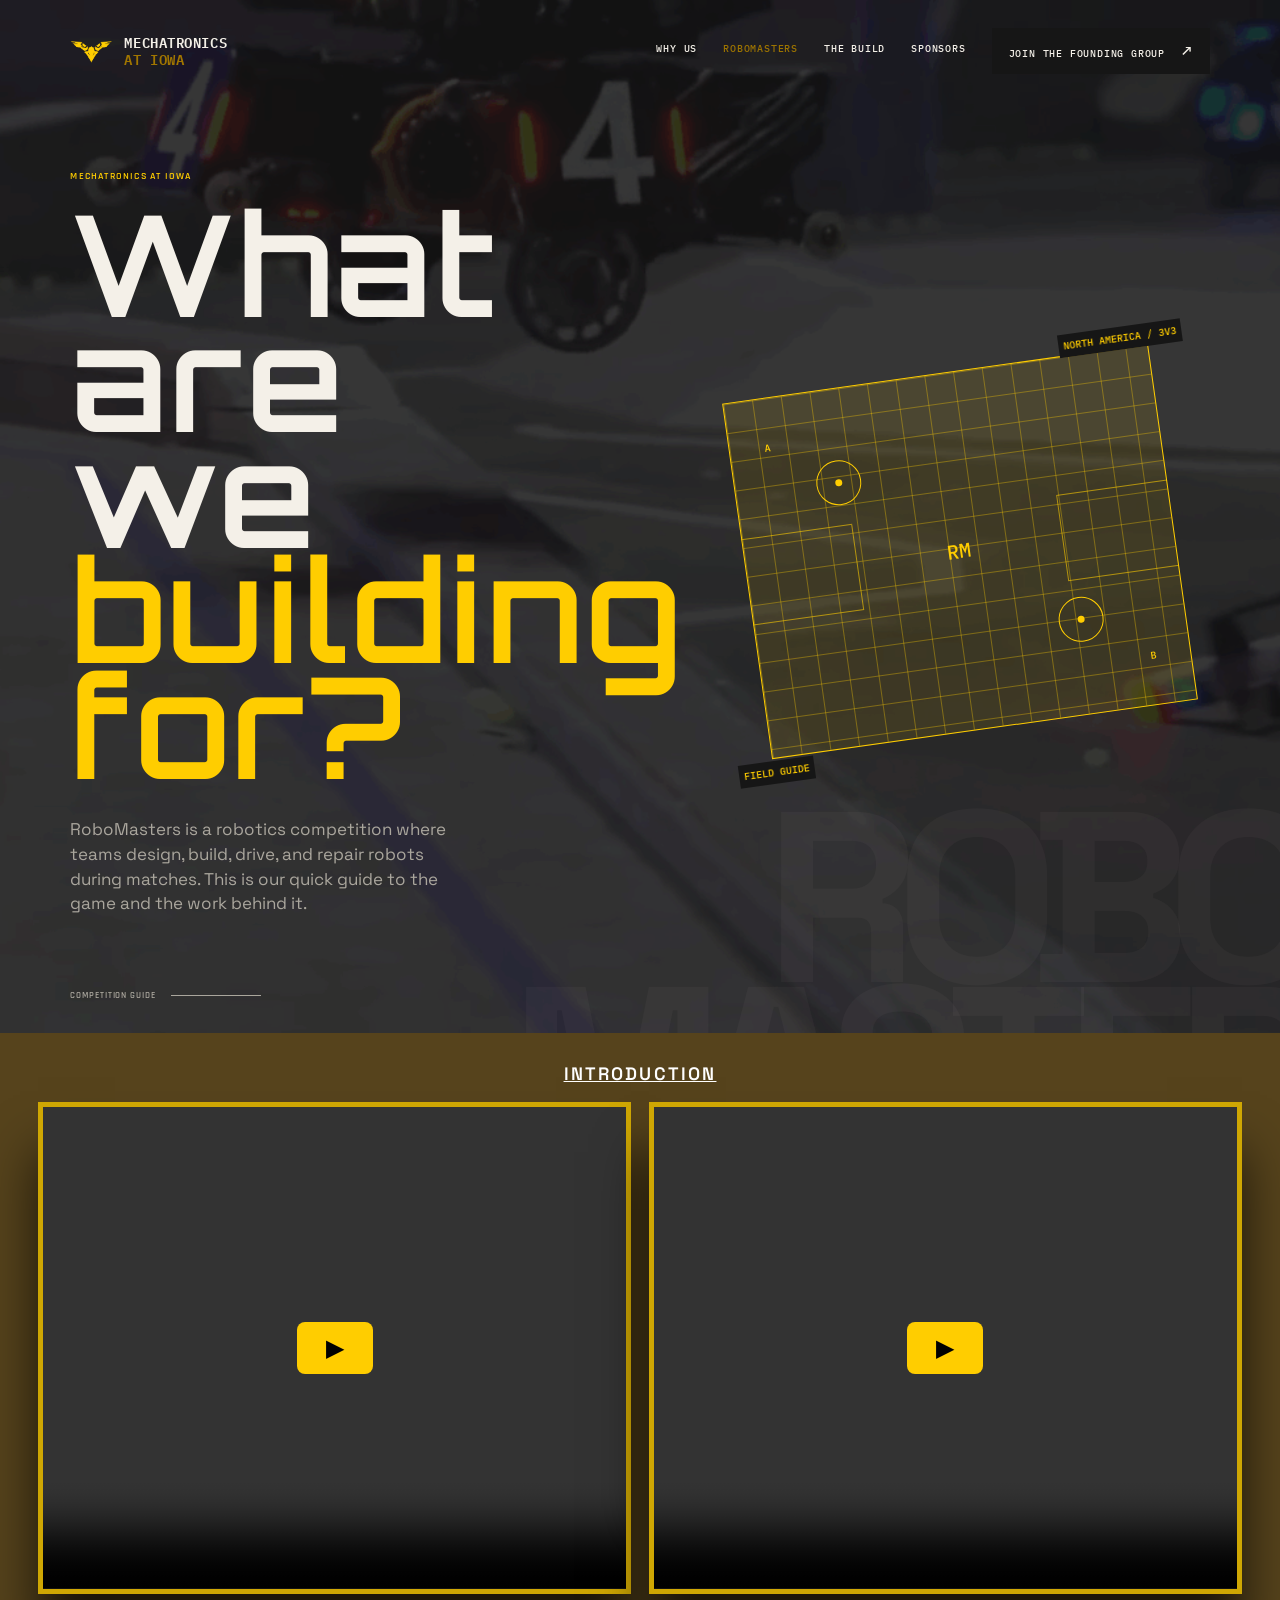
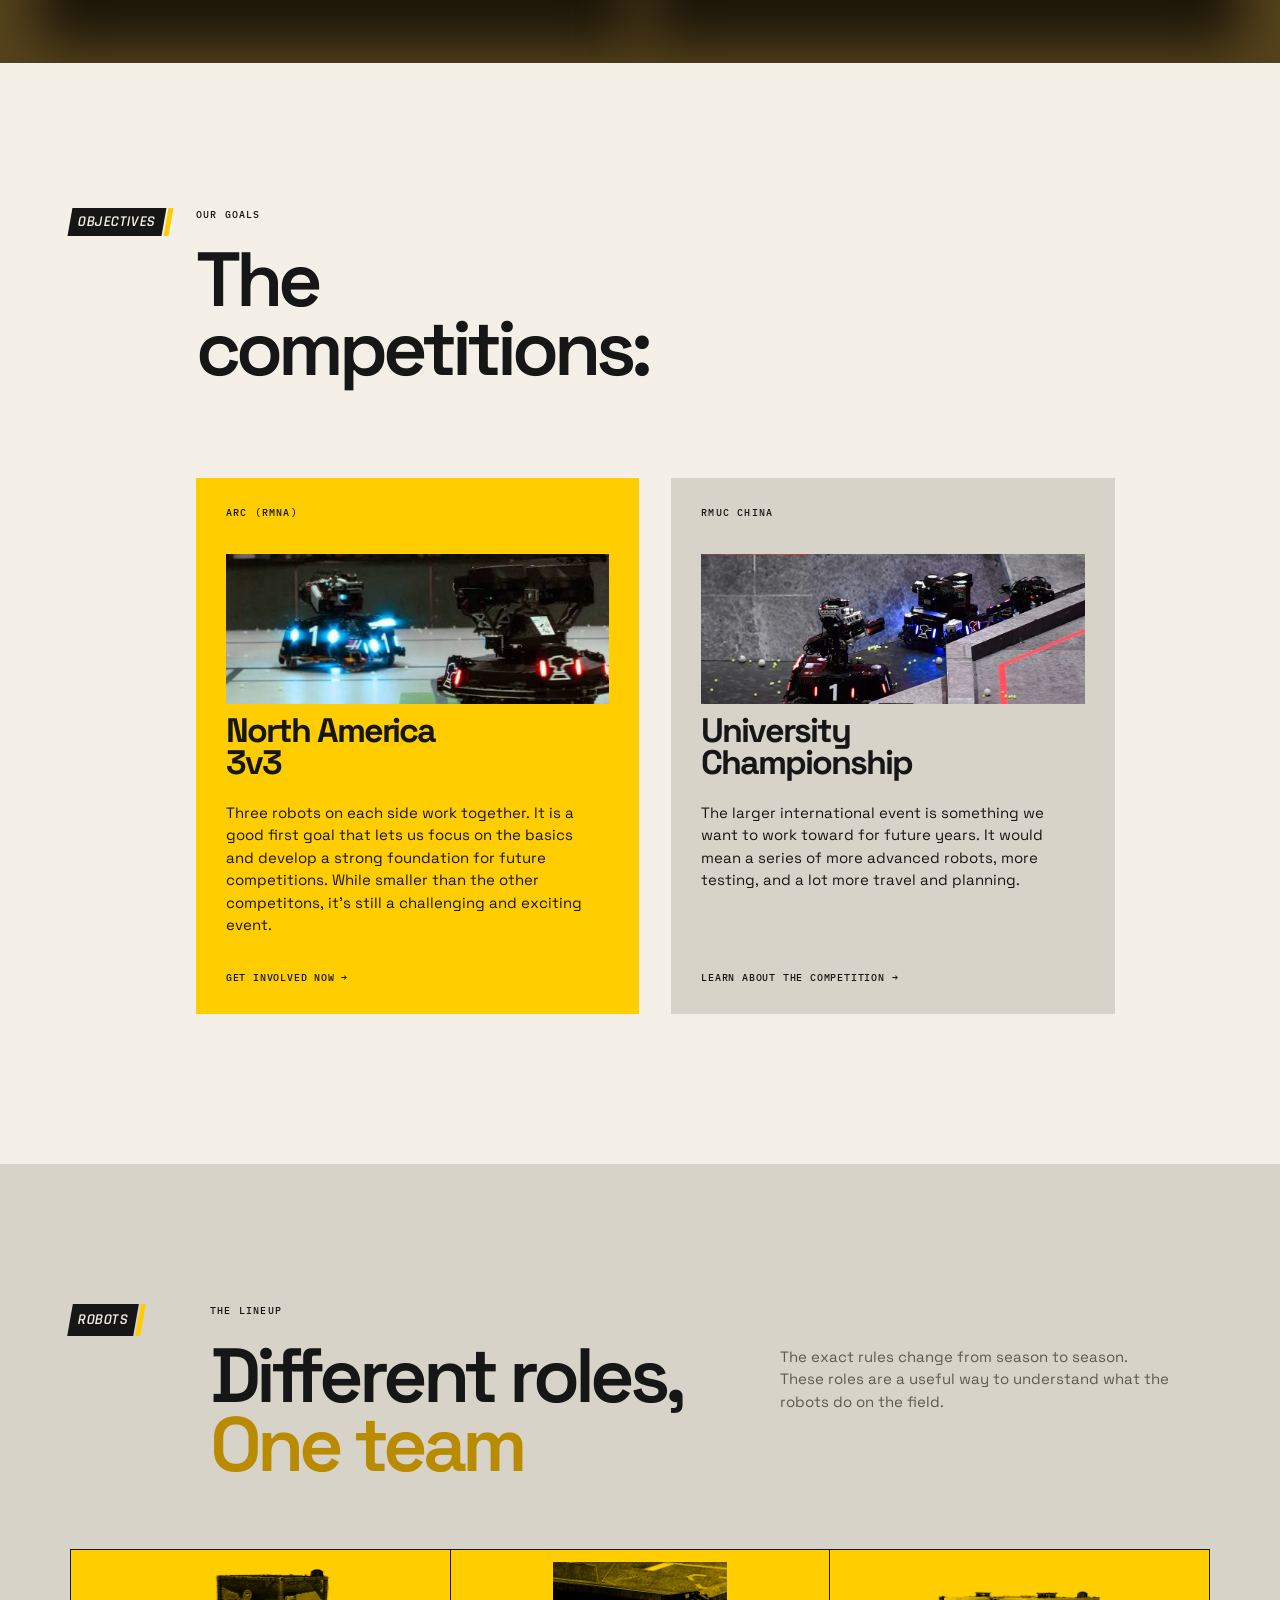
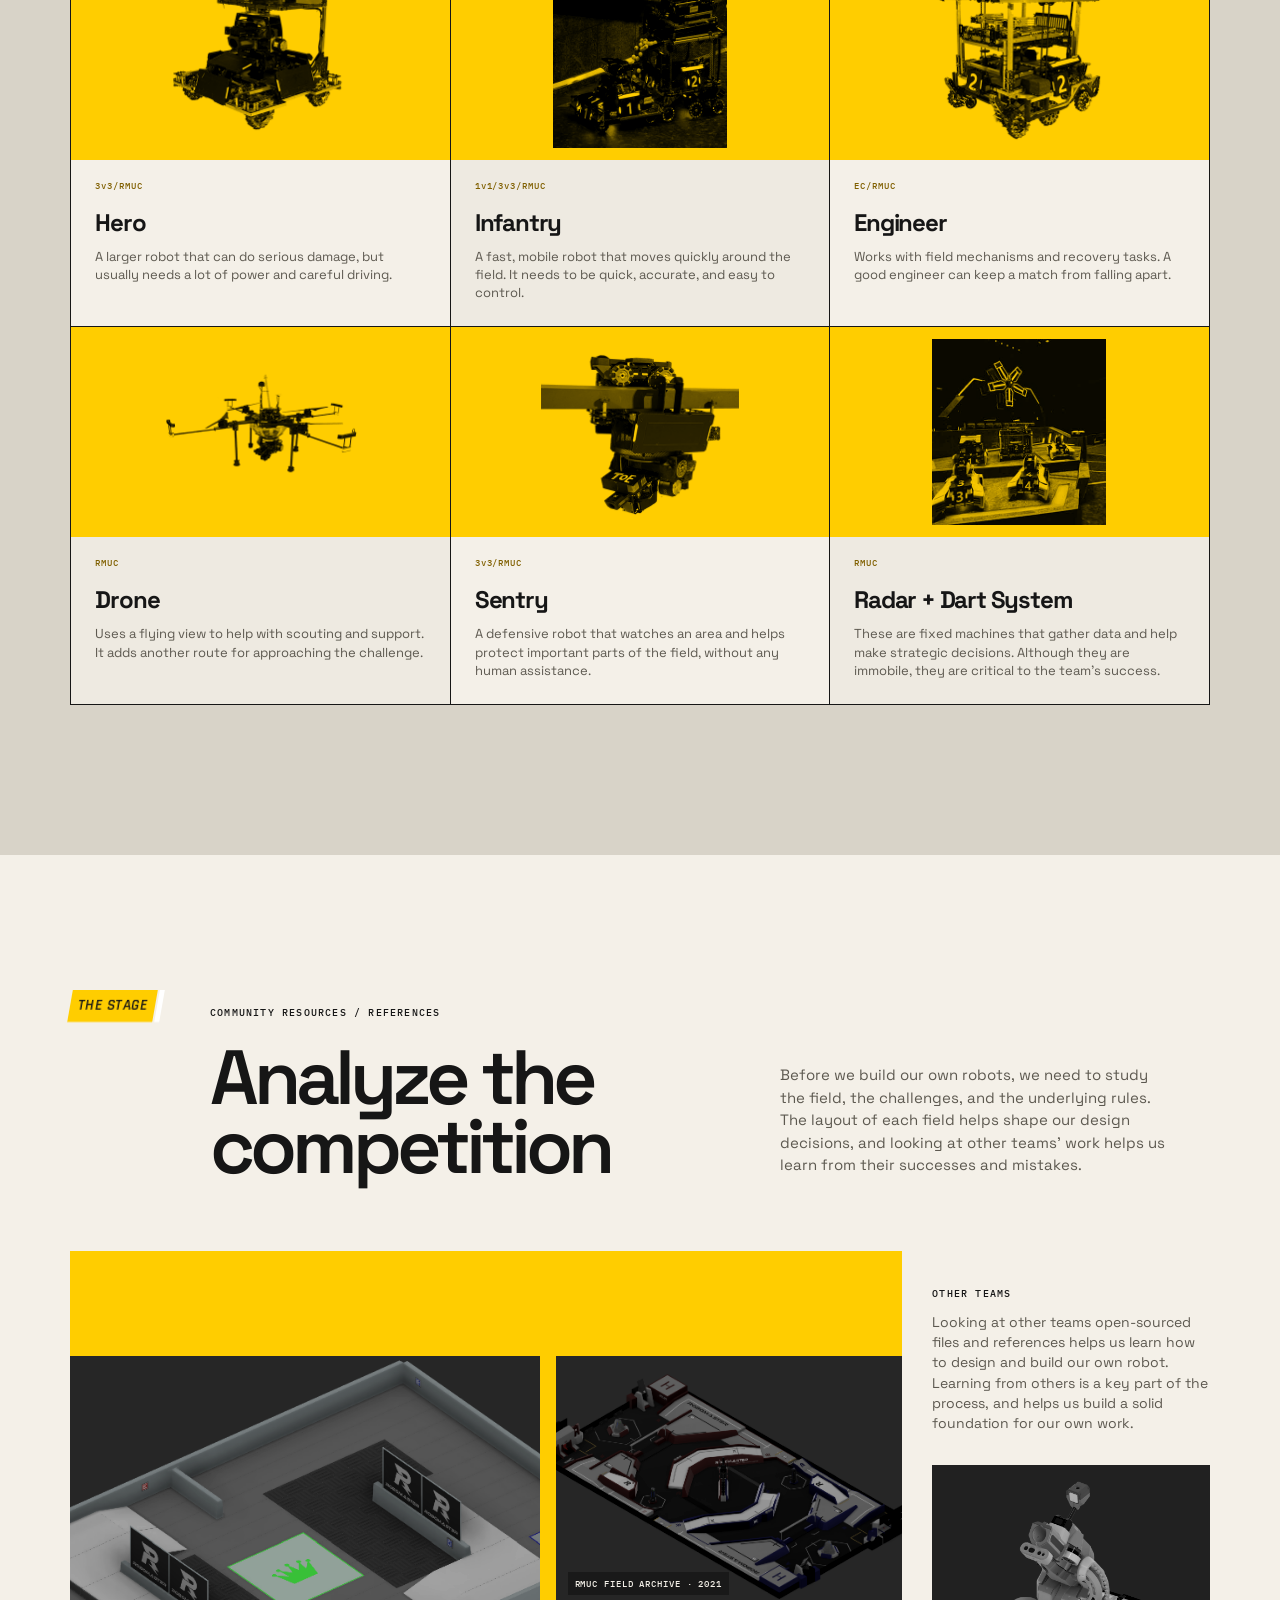
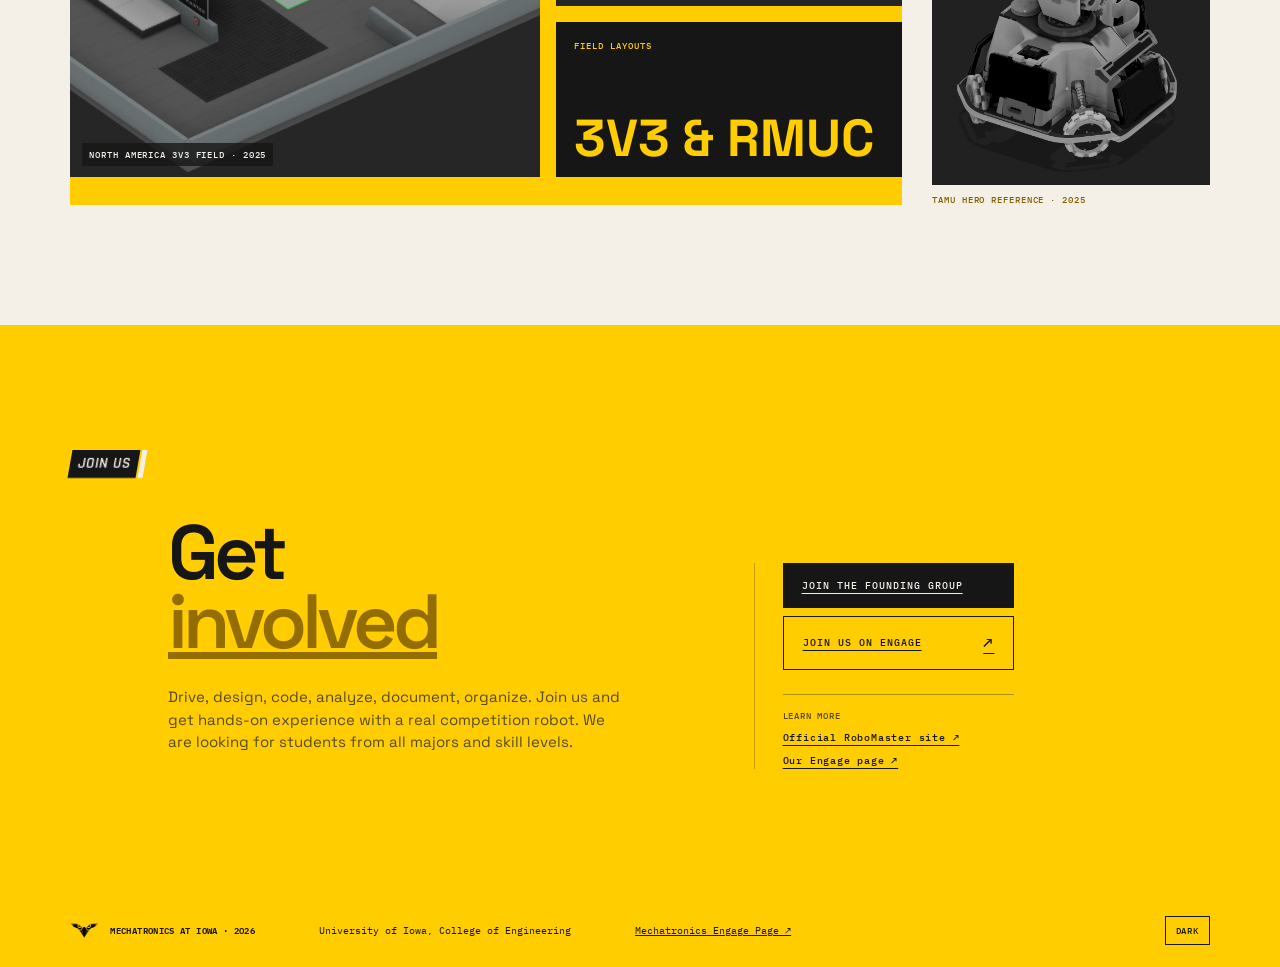
==== commit bf100473: "text changes" ====
--- a/competition.html
+++ b/competition.html
@@ -62,7 +62,7 @@
         </div>
 
         <span class="diagram-label diagram-top">NORTH AMERICA / 3V3</span>
-        <span class="diagram-label diagram-bottom">FIELD STUDY</span>
+        <span class="diagram-label diagram-bottom">FIELD GUIDE</span>
       </div>
 
       <div class="hero-foot">
@@ -114,9 +114,7 @@
 
         <p>
           Three robots on each side work together. It is a good first goal
-          that lets us focus on the basics: robots that function well,
-          a shooter that works, and a team that can fix problems.
-        </p>
+          that lets us focus on the basics and develop a strong foundation for future competitions. While smaller than the other competitons, it's still a challenging and exciting event. 
 
         <a class="route-card-link" href="index.html#join">
           Get involved now →
@@ -227,7 +225,7 @@
           <span class="role-code">RMUC</span>
           <h3>Radar + Dart System</h3>
           <p>
-            These are fixed machines that gather data and help make strategic decisions. While immobile, they are critical to the team’s success.
+            These are fixed machines that gather data and help make strategic decisions. Although they are immobile, they are critical to the team’s success.
           </p>
         </article>
 
@@ -245,10 +243,8 @@
         </div>
 
         <p class="competition-section-description">
-          Before we build our own competition system, we study the field,
-          the machines, and the decisions teams make under pressure.
-          These screenshots give the founding group a shared starting point.
-        </p>
+          Before we build our own robots, we need to study the field,
+          the challenges, and the underlying rules. The layout of each field helps shape our design decisions, and looking at other teams’ work helps us learn from their successes and mistakes.
 
       </div>
 
@@ -284,14 +280,11 @@
         </div>
 
         <aside class="team-reference">
-          <p class="eyebrow">Other team reference</p>
+          <p class="eyebrow">Other teams</p>
 
           <p class="team-reference-copy">
-            Looking at other teams helps us see how a robot can be built
-            and used in a real match. We are using this as a reference,
-            not a blueprint.
-          </p>
-
+            Looking at other teams open-sourced files and references helps us learn how to design and build our own robot. Learning from others is a key part of the process, and helps us build a solid foundation for our own work.
+          </p>
           <img
             src="Content/Other Team_Comp Photos/TAMU Hero 2025.png"
             alt="Texas A&M RoboMaster Hero robot screenshot"
@@ -362,7 +355,7 @@
       <span>MECHATRONICS AT IOWA · 2026</span>
     </a>
 
-    <p>RoboMasters hosted by ARC Robotics</p>
+    <p>University of Iowa, College of Engineering</p>
 
     <a
       class="footer-link"
@@ -370,7 +363,7 @@
       target="_blank"
       rel="noreferrer"
     >
-      <u>University of Iowa Engage ↗</u>
+      <u>Mechatronics Engage Page ↗</u>
     </a>
     <button class="theme-toggle" type="button" aria-label="Enable dark mode" aria-pressed="false">DARK</button>
   </footer>
--- a/styles.css
+++ b/styles.css
@@ -57,7 +57,7 @@
 .competition-photo-group img {
   display: block;
   width: 260px;
-  height: 165px;
+  height: 140px;
   object-fit: cover;
   border: 1px solid rgba(244,240,232,.3);
 }
@@ -277,12 +277,18 @@
     display: flex;
     flex-direction: column;
     min-height: 0;
-    padding-bottom: 42px;
+    padding-top: 104px;
+    padding-bottom: 78px;
   }
 
   body .hero-copy {
     width: 100%;
     padding-bottom: 0;
+  }
+
+  body .hero-copy .eyebrow {
+    text-align: center;
+    margin-bottom: 170px;
   }
 
   body .hero-actions {
@@ -306,6 +312,12 @@
     padding-top: 16px;
     border-top: 1px solid var(--ink);
     justify-content: space-between;
+  }
+
+  body .hero-actions .text-link {
+    position: static;
+    padding-right: 0;
+    background: none;
   }
 
   body .other-photo-grid {
@@ -540,6 +552,10 @@
 
 body.dark-mode .site-footer {
   background: #0e1011;
+  color: #f3f0e8;
+}
+
+body.dark-mode .site-footer p {
   color: #f3f0e8;
 }
 
@@ -2172,8 +2188,9 @@
     display: flex;
     flex-direction: column;
     align-items: center;
-    font-size: clamp(30px, 15vw, 90px);
+    font-size: clamp(30px, 15vw, 68px);
     text-align: center;
+    margin-bottom: 15px;
   }
 
   body .hero h1 > br {
@@ -2182,8 +2199,9 @@
 
   .hero-iowa-line {
     display: flex;
-    align-items: baseline;
-    gap: .18em;
+    flex-direction: column;
+    gap: .08em;
+    align-items: center;
   }
 
   .hero-mechatronics {
@@ -2196,11 +2214,21 @@
   }
 
   .iowa-wordmark {
-    font-size: .84em;
+    font-size: 1em;
   }
 
   body .hero-subtitle {
     text-align: center;
+  }
+
+  body .hero h1 + .hero-subtitle {
+    margin-top: 0;
+    margin-bottom: 110px;
+  }
+
+  body .hero-visual {
+    width: 72vw;
+    margin-top: 24px;
   }
 }
 
--- a/competition.css
+++ b/competition.css
@@ -200,7 +200,7 @@
   color: #5d5950;
   font-size: 14px;
   line-height: 1.45;
-  margin: 0 0 18px;
+  margin: 0 0 32px;
 }
 
 .team-reference img {
@@ -229,6 +229,7 @@
 
   .competition-section-title {
     margin-top: 28px;
+    padding-left: 0;
   }
 
   .competition-section-description {
@@ -429,9 +430,10 @@
   position: absolute;
   inset: 7%;
   border: 1px solid var(--yellow);
+  background-color: rgba(255, 205, 0, .1);
   background-image:
-    linear-gradient(rgba(255, 205, 0, .18) 1px, transparent 1px),
-    linear-gradient(90deg, rgba(255, 205, 0, .18) 1px, transparent 1px);
+    linear-gradient(rgba(255, 205, 0, .35) 1px, transparent 1px),
+    linear-gradient(90deg, rgba(255, 205, 0, .35) 1px, transparent 1px);
   background-size: 29px 29px;
 }
 
@@ -598,7 +600,7 @@
 
 .route-local {
   grid-column: 4 / 8;
-  background: #b08a00;
+  background: rgb(255, 205, 0);
 }
 
 .route-china {
@@ -909,10 +911,15 @@
 
 body.dark-mode .route-card p:not(.eyebrow),
 body.dark-mode .roles-heading > p,
+body.dark-mode .competition-section-description,
 body.dark-mode .role-card p,
 body.dark-mode .build-lab-copy > p:last-child,
 body.dark-mode .team-reference-copy {
   color: #d6d1c7;
+}
+
+body.dark-mode .source-links span {
+  color: #f3f0e8;
 }
 
 body.dark-mode .role-grid {
@@ -1297,7 +1304,11 @@
   }
 
   .competition-hero-copy > p:last-child {
-    font-size: 15px;
+    width: 100%;
+    max-width: 400px;
+    box-sizing: border-box;
+    padding-right: 1rem;
+    font-size: 14px;
   }
 
   .arena-diagram {
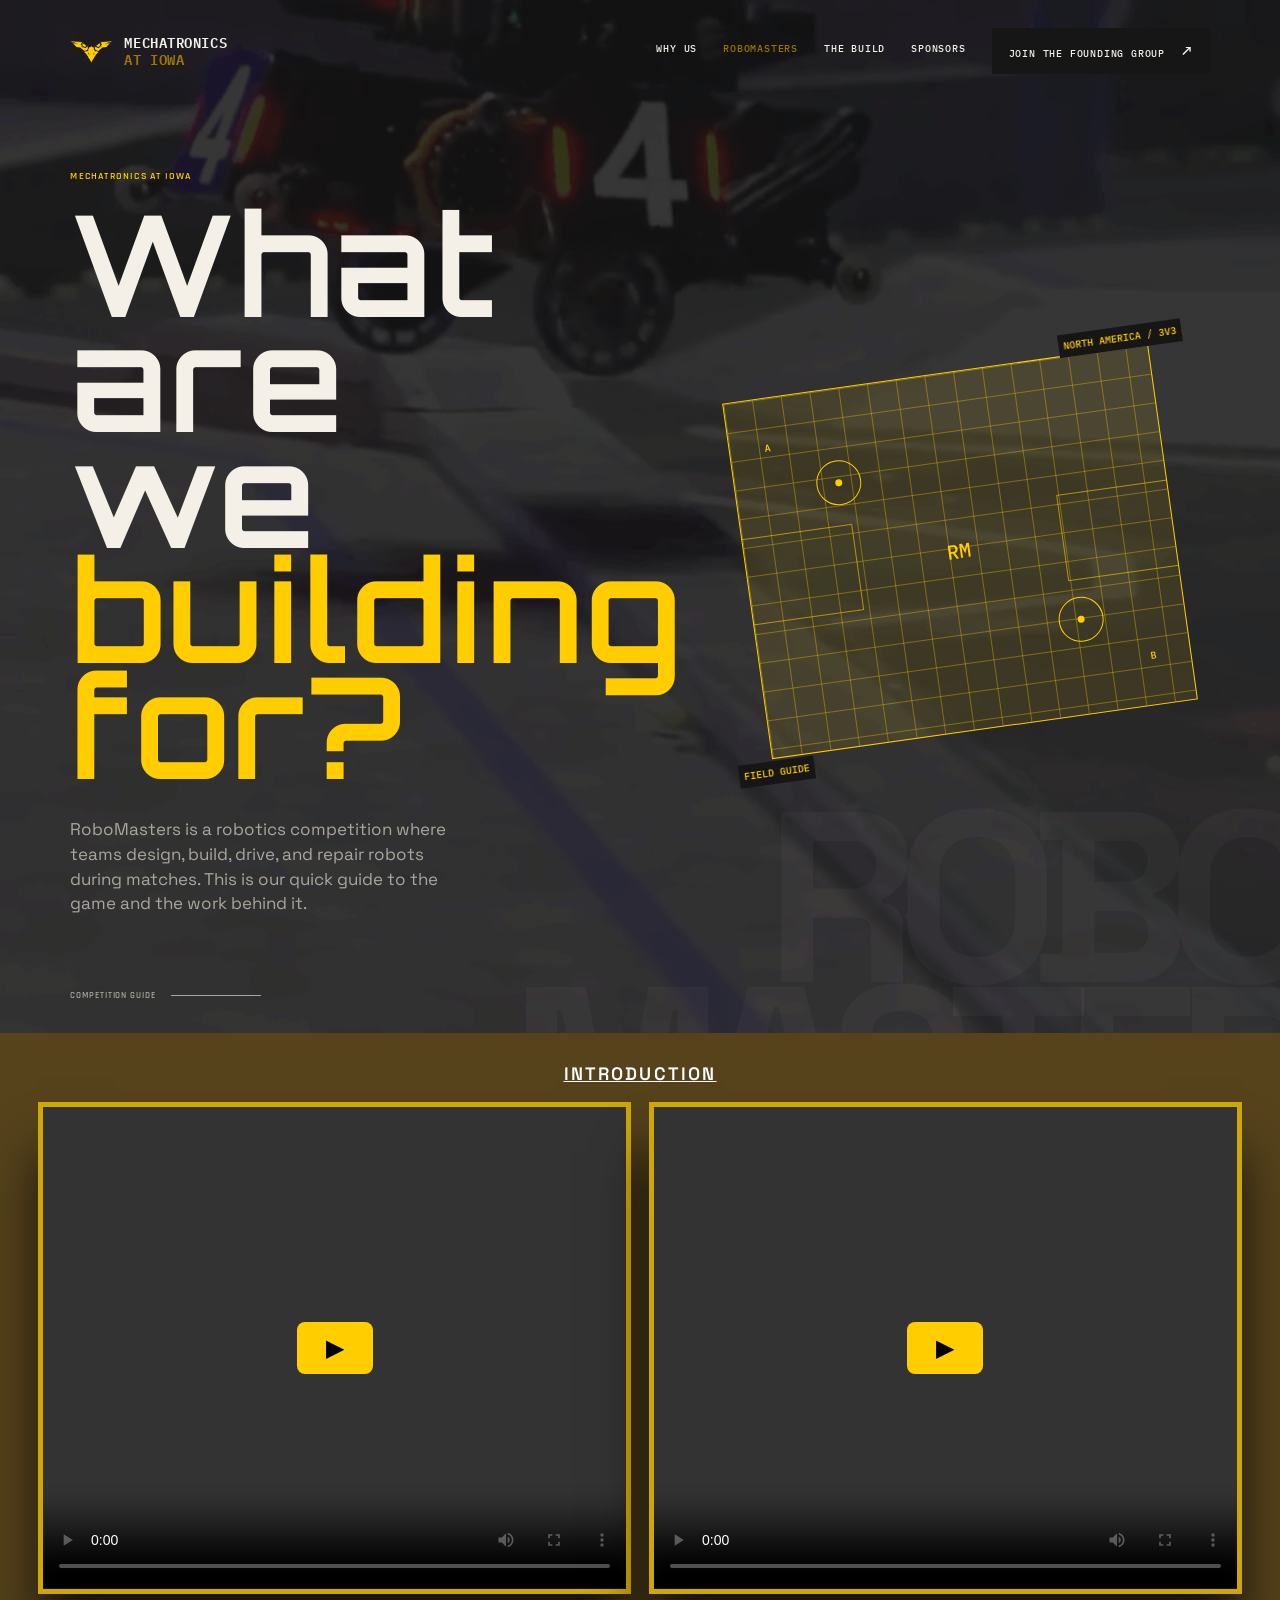
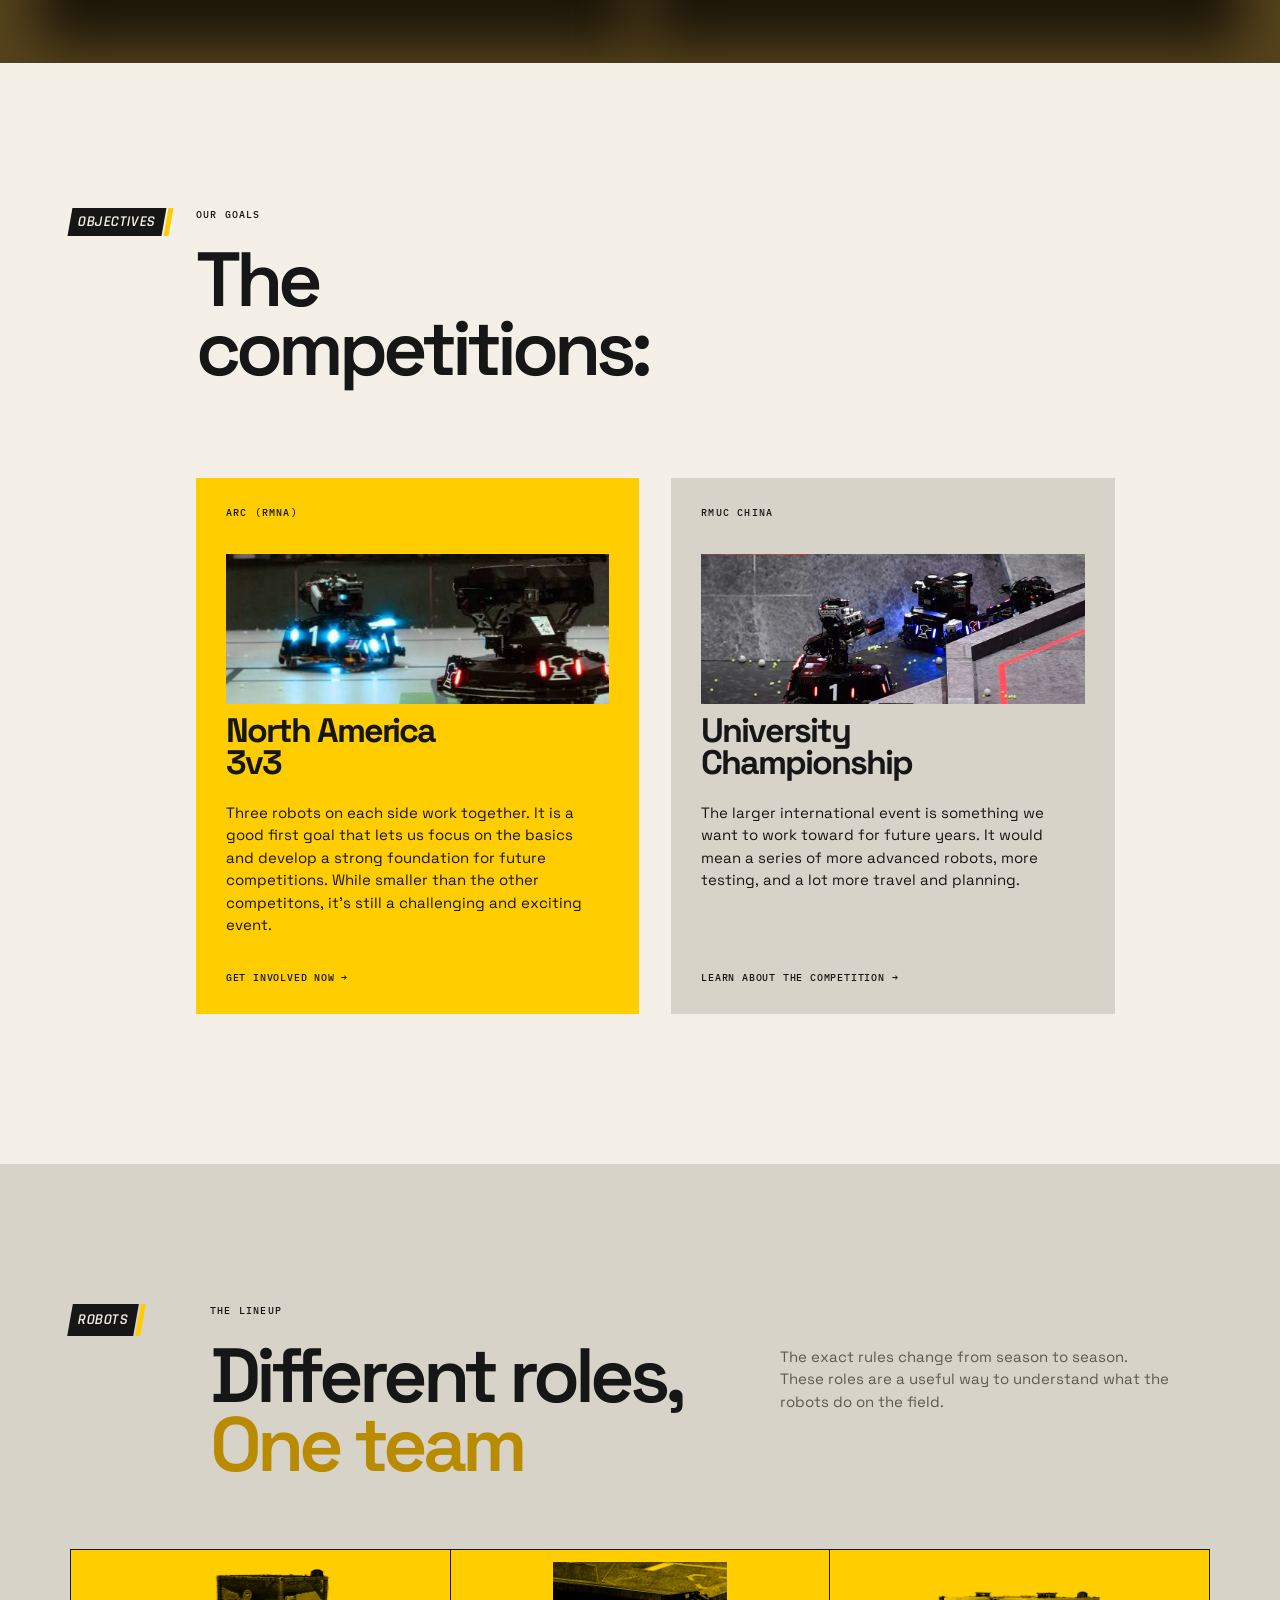
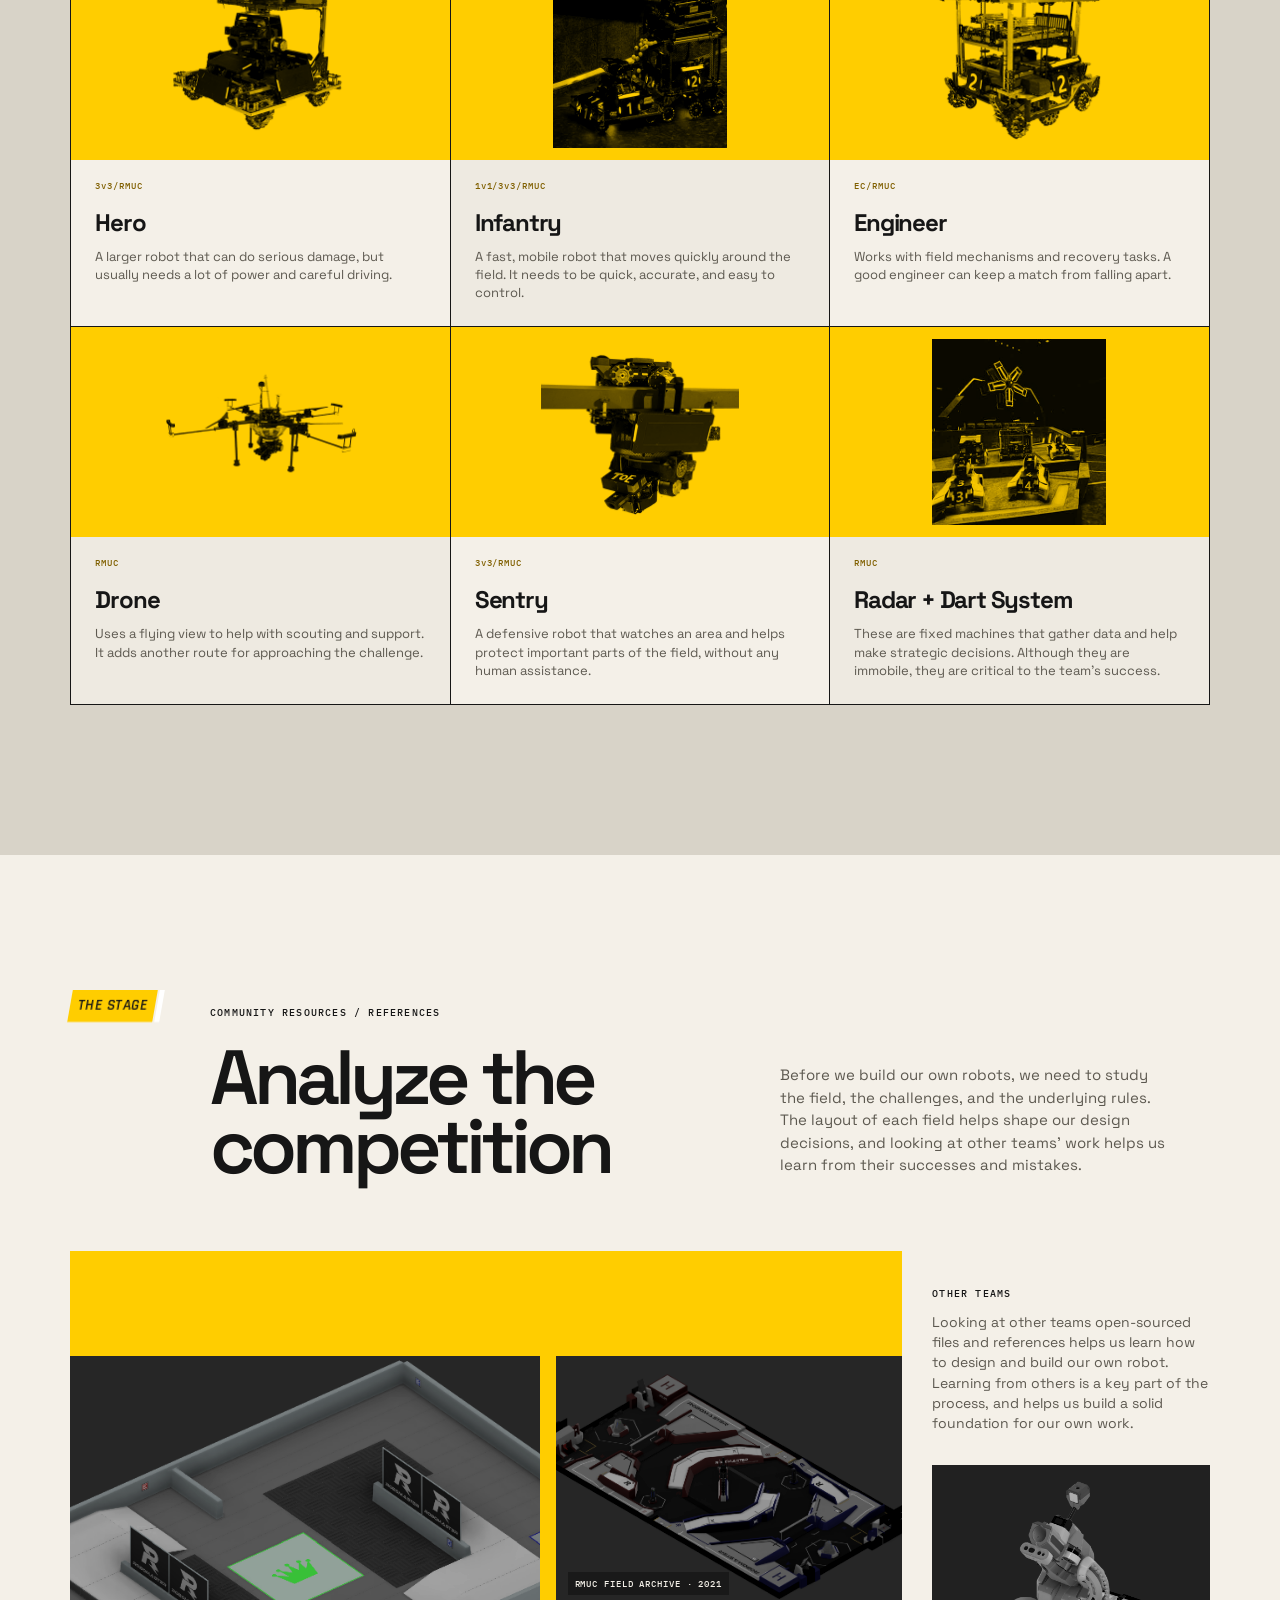
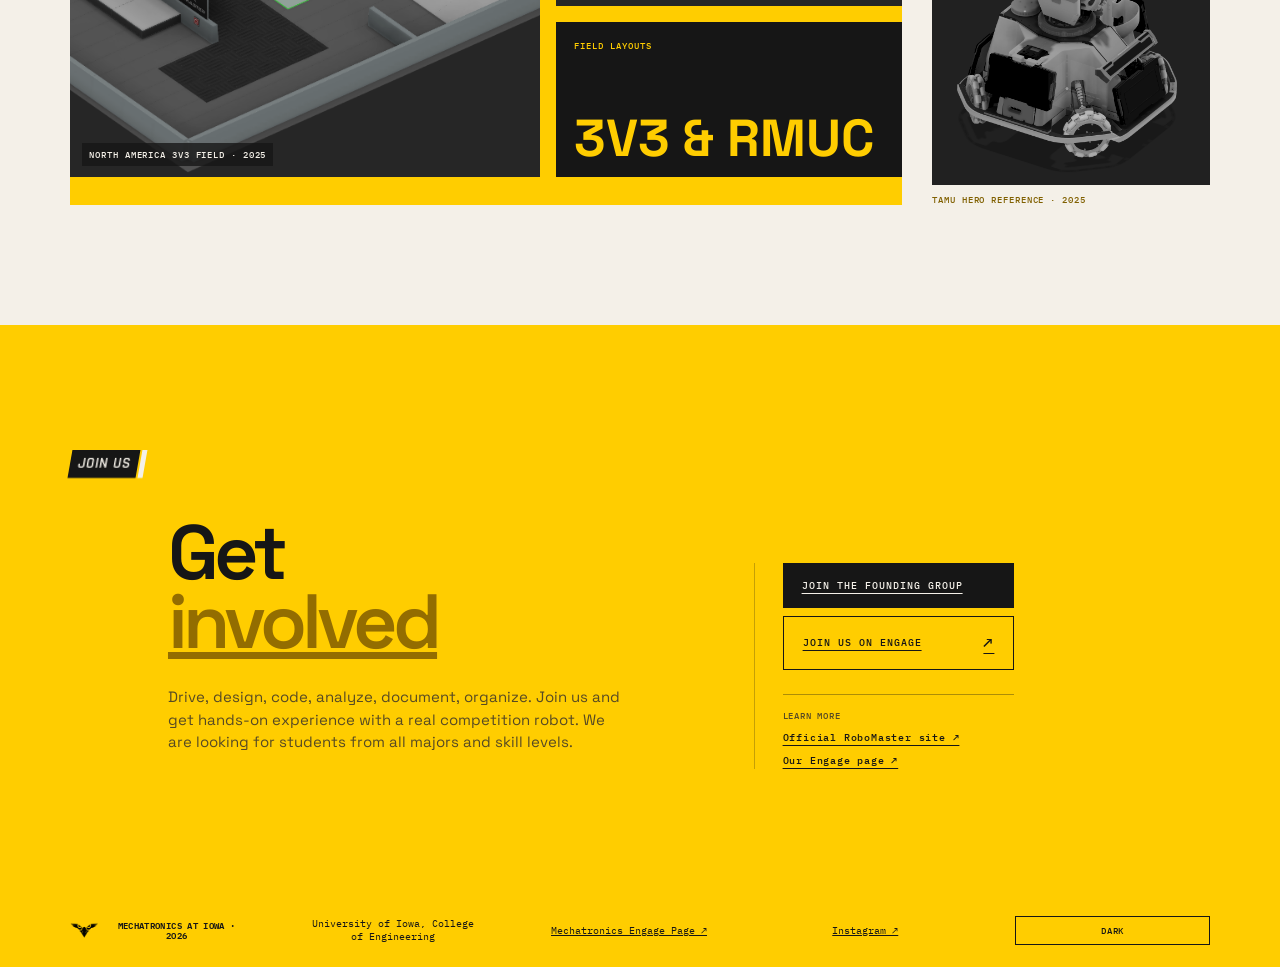
==== commit 7ddaac5f: "minor tweaks & updated meeting times" ====
--- a/competition.html
+++ b/competition.html
@@ -365,6 +365,14 @@
     >
       <u>Mechatronics Engage Page ↗</u>
     </a>
+    <a
+      class="footer-link"
+      href="https://www.instagram.com/mechatronics_at_iowa/"
+      target="_blank"
+      rel="noreferrer"
+    >
+      <u>Instagram ↗</u>
+    </a>
     <button class="theme-toggle" type="button" aria-label="Enable dark mode" aria-pressed="false">DARK</button>
   </footer>
 
--- a/styles.css
+++ b/styles.css
@@ -274,21 +274,56 @@
   }
 
   body .hero {
-    display: flex;
-    flex-direction: column;
+    display: grid;
+    grid-template-columns: repeat(4, 1fr);
     min-height: 0;
-    padding-top: 104px;
+    padding-top: 78px;
     padding-bottom: 78px;
+    align-items: start;
   }
 
   body .hero-copy {
+    display: contents;
     width: 100%;
     padding-bottom: 0;
   }
 
+  body .hero-copy > * {
+    position: relative;
+    z-index: 1;
+  }
+
+  body .hero-visual,
+  body .hero-foot {
+    position: relative;
+    z-index: 1;
+  }
+
   body .hero-copy .eyebrow {
+    grid-column: 1 / 5;
+    grid-row: 1;
     text-align: center;
-    margin-bottom: 170px;
+    margin-bottom: 52px;
+  }
+
+  body .hero h1 {
+    grid-column: 1 / 5;
+    grid-row: 3;
+  }
+
+  body .hero h1 + .hero-subtitle {
+    grid-column: 1 / 5;
+    grid-row: 4;
+  }
+
+  body .hero-lede {
+    grid-column: 1 / 5;
+    grid-row: 5;
+  }
+
+  body .hero-actions {
+    grid-column: 1 / 5;
+    grid-row: 6;
   }
 
   body .hero-actions {
@@ -298,11 +333,15 @@
   }
 
   body .hero-visual {
+    grid-column: 1 / 5;
+    grid-row: 2;
     width: 82vw;
-    margin: 35px auto 0;
+    margin: 0 auto 52px;
   }
 
   body .hero-foot {
+    grid-column: 1 / 5;
+    grid-row: 7;
     position: relative;
     left: auto;
     right: auto;
@@ -310,7 +349,7 @@
     width: 100%;
     margin-top: 28px;
     padding-top: 16px;
-    border-top: 1px solid var(--ink);
+    border-top: 1px solid rgba(243,240,232,.72);
     justify-content: space-between;
   }
 
@@ -569,7 +608,7 @@
 
 .site-footer {
   display: grid;
-  grid-template-columns: repeat(4, max-content);
+  grid-template-columns: repeat(5, max-content);
   justify-content: center;
   align-items: center;
   gap: clamp(24px, 5vw, 82px);
@@ -711,16 +750,16 @@
 }
 
 body.dark-mode .hero-visual .orbit {
-  border-color: rgba(243,240,232,.55);
+  border-color: rgba(205,205,205,.48);
 }
 
 body.dark-mode .hero-visual .visual-label {
-  background: #17191b;
+  background: transparent;
   color: #f3f0e8;
 }
 
 body.dark-mode .hero-visual .orbit-two {
-  border-color: rgba(243,240,232,.55);
+  border-color: rgba(205,205,205,.48);
 }
 
 body.dark-mode .hero-foot .line {
@@ -806,6 +845,7 @@
   justify-content: space-between;
   align-items: center;
   padding: 28px 5.5vw;
+  color: #f3f0e8;
   transition: padding .25s ease, background .25s ease, box-shadow .25s ease;
 }
 
@@ -813,6 +853,7 @@
   padding-top: 12px;
   padding-bottom: 12px;
   background: var(--paper);
+  color: var(--ink);
   box-shadow: 0 1px 0 var(--line);
 }
 
@@ -883,6 +924,7 @@
 
 .hero-at {
   font-size: .62em;
+  color: #ffcd00;
   width: 2ch;
 }
 
@@ -971,17 +1013,69 @@
   padding-top: 170px;
   position: relative;
   overflow: hidden;
-  background-color: var(--paper);
+  color: #f3f0e8;
+  background-color: #17191b;
   background-image:
-    linear-gradient(rgba(22,22,22,.07) 1px, transparent 1px),
-    linear-gradient(90deg, rgba(22,22,22,.07) 1px, transparent 1px);
+    linear-gradient(rgba(243,240,232,.08) 1px, transparent 1px),
+    linear-gradient(90deg, rgba(243,240,232,.08) 1px, transparent 1px);
   background-size: 42px 42px;
+}
+
+.hero::before {
+  content: '';
+  position: absolute;
+  inset: -10% -5% -5% -5%;
+  z-index: 0;
+  background: linear-gradient(270deg, rgba(23,25,27,.98) 0%, rgba(23,25,27,.62) 28%, rgba(23,25,27,.08) 62%),
+    url('Content/CAD Photos/RoboRender.png') 78% center / cover no-repeat;
+  filter: none;
+  opacity: .42;
+  transform: scale(1.04);
+  pointer-events: none;
+}
+
+@media (max-width: 700px) {
+  .hero::before {
+    opacity: .42;
+  }
+}
+
+@media (min-width: 701px) and (max-width: 1050px) {
+  .hero::before {
+    opacity: .12;
+  }
+}
+
+@media (max-width: 1050px) {
+  h1 em .hero-at,
+  h1 em .iowa-wordmark {
+    color: #ffcd00 !important;
+    -webkit-text-fill-color: #ffcd00;
+    opacity: 1 !important;
+    text-shadow: none;
+  }
+
+  .iowa-wordmark {
+    -webkit-text-stroke: 1px #161616;
+  }
+
+  .season-label,
+  .hero-actions .button-primary {
+    opacity: 1;
+  }
+
+  .hero-actions .button-primary {
+    background: #ffcd00;
+    border-color: #161616;
+    color: #161616;
+  }
 }
 
 .hero-copy {
   grid-column: 1 / 7;
   align-self: center;
   z-index: 1;
+  opacity: 1;
   padding-bottom: 8vh;
 }
 
@@ -1028,7 +1122,7 @@
 .season-label {
   display: inline-flex;
   align-items: center;
-  color: #c2a12a;
+  color: #ffffff;
   font-family: 'Rajdhani', sans-serif;
   font-size: .78em;
   font-weight: 700;
@@ -1063,6 +1157,11 @@
   color: #b98b00;
 }
 
+h1 em .hero-at,
+h1 em .iowa-wordmark {
+  color: #ffcd00;
+}
+
 emph {
   font-style: normal;
   color: #FFFFFF;
@@ -1075,6 +1174,7 @@
   max-width: 420px;
   font-size: 17px;
   line-height: 1.45;
+  color: #c9c5bb;
 }
 
 .hero-actions {
@@ -1125,6 +1225,14 @@
   letter-spacing: .1em;
   border-bottom: 1px solid var(--ink);
   padding-bottom: 7px;
+}
+
+.hero .eyebrow {
+  color: #c9c5bb;
+}
+
+.hero .text-link {
+  border-bottom-color: rgba(243,240,232,.72);
 }
 
 .hero-visual {
@@ -1138,13 +1246,34 @@
   margin-bottom: 7vh;
 }
 
+@property --square-draw {
+  syntax: '<angle>';
+  inherits: false;
+  initial-value: 0turn;
+}
+
 .hero-visual::before {
   content: '';
   position: absolute;
   width: 82%;
   height: 82%;
-  border: 1px solid var(--ink);
+  padding: 1px;
+  background: conic-gradient(
+    from -45deg,
+    currentColor 0turn var(--square-draw),
+    transparent var(--square-draw) 1turn
+  );
+  -webkit-mask: linear-gradient(#000 0 0) content-box, linear-gradient(#000 0 0);
+  -webkit-mask-composite: xor;
+  mask: linear-gradient(#000 0 0) content-box, linear-gradient(#000 0 0);
+  mask-composite: exclude;
   transform: rotate(45deg);
+  animation: square-draw 2.4s ease-in-out .25s forwards;
+}
+
+@keyframes square-draw {
+  from { --square-draw: 0turn; }
+  to { --square-draw: 1turn; }
 }
 
 .hero-visual img {
@@ -1153,21 +1282,90 @@
   object-fit: contain;
   filter: drop-shadow(5px 10px 0 rgba(148,134,5,.185));
   z-index: 1;
+  opacity: 0;
+  animation: logo-fade-in .8s ease-in .15s forwards;
+}
+
+@keyframes logo-fade-in {
+  from { opacity: 0; }
+  to { opacity: 1; }
+}
+
+@property --orbit-angle {
+  syntax: '<angle>';
+  inherits: false;
+  initial-value: 0deg;
 }
 
 .orbit {
   position: absolute;
-  border: 1px dashed rgba(22,22,22,.55);
+  top: 50%;
+  left: 50%;
+  border: 1px dashed rgba(205,205,205,.48);
   border-radius: 50%;
   width: 110%;
   height: 36%;
-  transform: rotate(-28deg);
+  transform: translate(-50%, -50%) rotate(-28deg);
+  opacity: 0;
+  animation: orbit-fade-in .8s ease-in 2.65s forwards,
+    orbit-spin-one-fallback 64s ease-in-out 3.45s infinite;
 }
 
 .orbit-two {
   width: 95%;
   height: 26%;
-  transform: rotate(58deg);
+  transform: translate(-50%, -50%) rotate(58deg);
+  animation: orbit-fade-in .8s ease-in 2.65s forwards,
+    orbit-spin-two-fallback 52s ease-in-out 3.45s infinite;
+}
+
+@keyframes orbit-fade-in {
+  from { opacity: 0; }
+  to { opacity: 1; }
+}
+
+@keyframes orbit-spin-one {
+  from { --orbit-angle: 0deg; }
+  to { --orbit-angle: 360deg; }
+}
+
+@keyframes orbit-spin-two {
+  from { --orbit-angle: 0deg; }
+  to { --orbit-angle: -360deg; }
+}
+
+@keyframes orbit-spin-one-fallback {
+  0% { width: 110%; height: 36%; transform: translate(-50%, -50%) rotate(-28deg); }
+  25% { width: 100%; height: 2px; transform: translate(-50%, -50%) rotate(62deg); }
+  50% { width: 110%; height: 36%; transform: translate(-50%, -50%) rotate(152deg); }
+  75% { width: 100%; height: 2px; transform: translate(-50%, -50%) rotate(242deg); }
+  100% { width: 110%; height: 36%; transform: translate(-50%, -50%) rotate(332deg); }
+}
+
+@keyframes orbit-spin-two-fallback {
+  0% { width: 95%; height: 26%; transform: translate(-50%, -50%) rotate(58deg); }
+  25% { width: 88%; height: 2px; transform: translate(-50%, -50%) rotate(-32deg); }
+  50% { width: 95%; height: 26%; transform: translate(-50%, -50%) rotate(-122deg); }
+  75% { width: 88%; height: 2px; transform: translate(-50%, -50%) rotate(-212deg); }
+  100% { width: 95%; height: 26%; transform: translate(-50%, -50%) rotate(-302deg); }
+}
+
+@supports (width: calc(1px * abs(sin(0deg)))) {
+  .orbit {
+    width: calc(110% - 10% * abs(sin(var(--orbit-angle))));
+    height: max(2px, calc(36% * abs(cos(var(--orbit-angle)))));
+    transform: translate(-50%, -50%) rotate(calc(var(--orbit-angle) - 28deg));
+    animation-name: orbit-fade-in, orbit-spin-one;
+    animation-delay: 2.65s, 3.45s;
+  }
+
+  .orbit-two {
+    width: calc(95% - 7% * abs(sin(var(--orbit-angle))));
+    height: max(2px, calc(26% * abs(cos(var(--orbit-angle)))));
+    transform: translate(-50%, -50%) rotate(calc(var(--orbit-angle) + 58deg));
+    animation-name: orbit-fade-in, orbit-spin-two;
+    animation-delay: 2.65s, 3.45s;
+  }
 }
 
 .visual-label {
@@ -1175,7 +1373,7 @@
   z-index: 2;
   font: 500 9px var(--mono);
   letter-spacing: .12em;
-  background: var(--paper);
+  background: transparent;
   padding: 5px 7px;
 }
 
@@ -1206,12 +1404,13 @@
   align-items: center;
   font: 500 9px var(--mono);
   letter-spacing: .1em;
+  color: #f3f0e8;
 }
 
 .line {
   display: block;
   width: 90px;
-  border-top: 1px solid var(--ink);
+  border-top: 1px solid rgba(243,240,232,.72);
 }
 
 .intro,
@@ -1521,6 +1720,21 @@
 }
 
 @media (prefers-reduced-motion: reduce) {
+  .hero-visual::before {
+    --square-draw: 1turn;
+    animation: none;
+  }
+
+  .hero-visual .orbit {
+    opacity: 1;
+    animation: none;
+  }
+
+  .hero-visual img {
+    opacity: 1;
+    animation: none;
+  }
+
   .discipline summary b,
   .discipline-panel,
   .discipline-panel > p,
@@ -1832,9 +2046,14 @@
   background: var(--yellow);
   padding: 22px 5.5vw;
   display: flex;
-  justify-content: space-between;
+  justify-content: stretch;
   align-items: center;
   font: 10px var(--mono);
+}
+
+.site-footer > * {
+  flex: 1 1 0;
+  text-align: center;
 }
 
 .site-footer .brand img {
@@ -1845,10 +2064,11 @@
 
 .site-footer .brand {
   font-size: 9px;
+  justify-content: center;
 }
 
 .site-footer .theme-toggle {
-  margin-left: auto;
+  margin: 0 auto;
 }
 
 .site-footer p {
@@ -1961,6 +2181,7 @@
 
   .hero-copy {
     grid-column: 1 / 5;
+    grid-row: 2;
   }
 
   .hero-copy .eyebrow {
@@ -1969,9 +2190,9 @@
 
   .hero-visual {
     grid-column: 1 / 5;
-    grid-row: 2;
+    grid-row: 1;
     width: 88vw;
-    margin: 35px auto 20px;
+    margin: 0 auto 30px;
   }
 
   .hero-lede {
@@ -2188,7 +2409,9 @@
     display: flex;
     flex-direction: column;
     align-items: center;
-    font-size: clamp(30px, 15vw, 68px);
+    font-size: clamp(34px, 16vw, 76px);
+    line-height: .68;
+    height: clamp(130px, 43vw, 170px);
     text-align: center;
     margin-bottom: 15px;
   }
@@ -2205,8 +2428,14 @@
   }
 
   .hero-mechatronics {
-    font-size: .64em;
-    width: min(13ch, calc(100vw - 48px));
+    font-size: clamp(28px, 9.5vw, 54px);
+    width: min(100%, calc(100vw - 32px));
+    box-sizing: border-box;
+    overflow: visible;
+    justify-content: center;
+    letter-spacing: -.06em;
+    transform: scaleY(1.15);
+    transform-origin: center;
   }
 
   .hero-mechanical {
@@ -2221,14 +2450,23 @@
     text-align: center;
   }
 
+  body .season-label {
+    width: 100%;
+    justify-content: center;
+    transform: none;
+  }
+
+  body .season-typed {
+    transform: translateX(3px);
+  }
+
   body .hero h1 + .hero-subtitle {
     margin-top: 0;
-    margin-bottom: 110px;
+    margin-bottom: 30px;
   }
 
   body .hero-visual {
     width: 72vw;
-    margin-top: 24px;
   }
 }
 
@@ -2260,7 +2498,7 @@
 
 @media (max-width: 700px) {
   .iowa-wordmark {
-    -webkit-text-stroke-width: clamp(1px, .6vw, 3px);
+    -webkit-text-stroke-width: 1px;
   }
 }
 
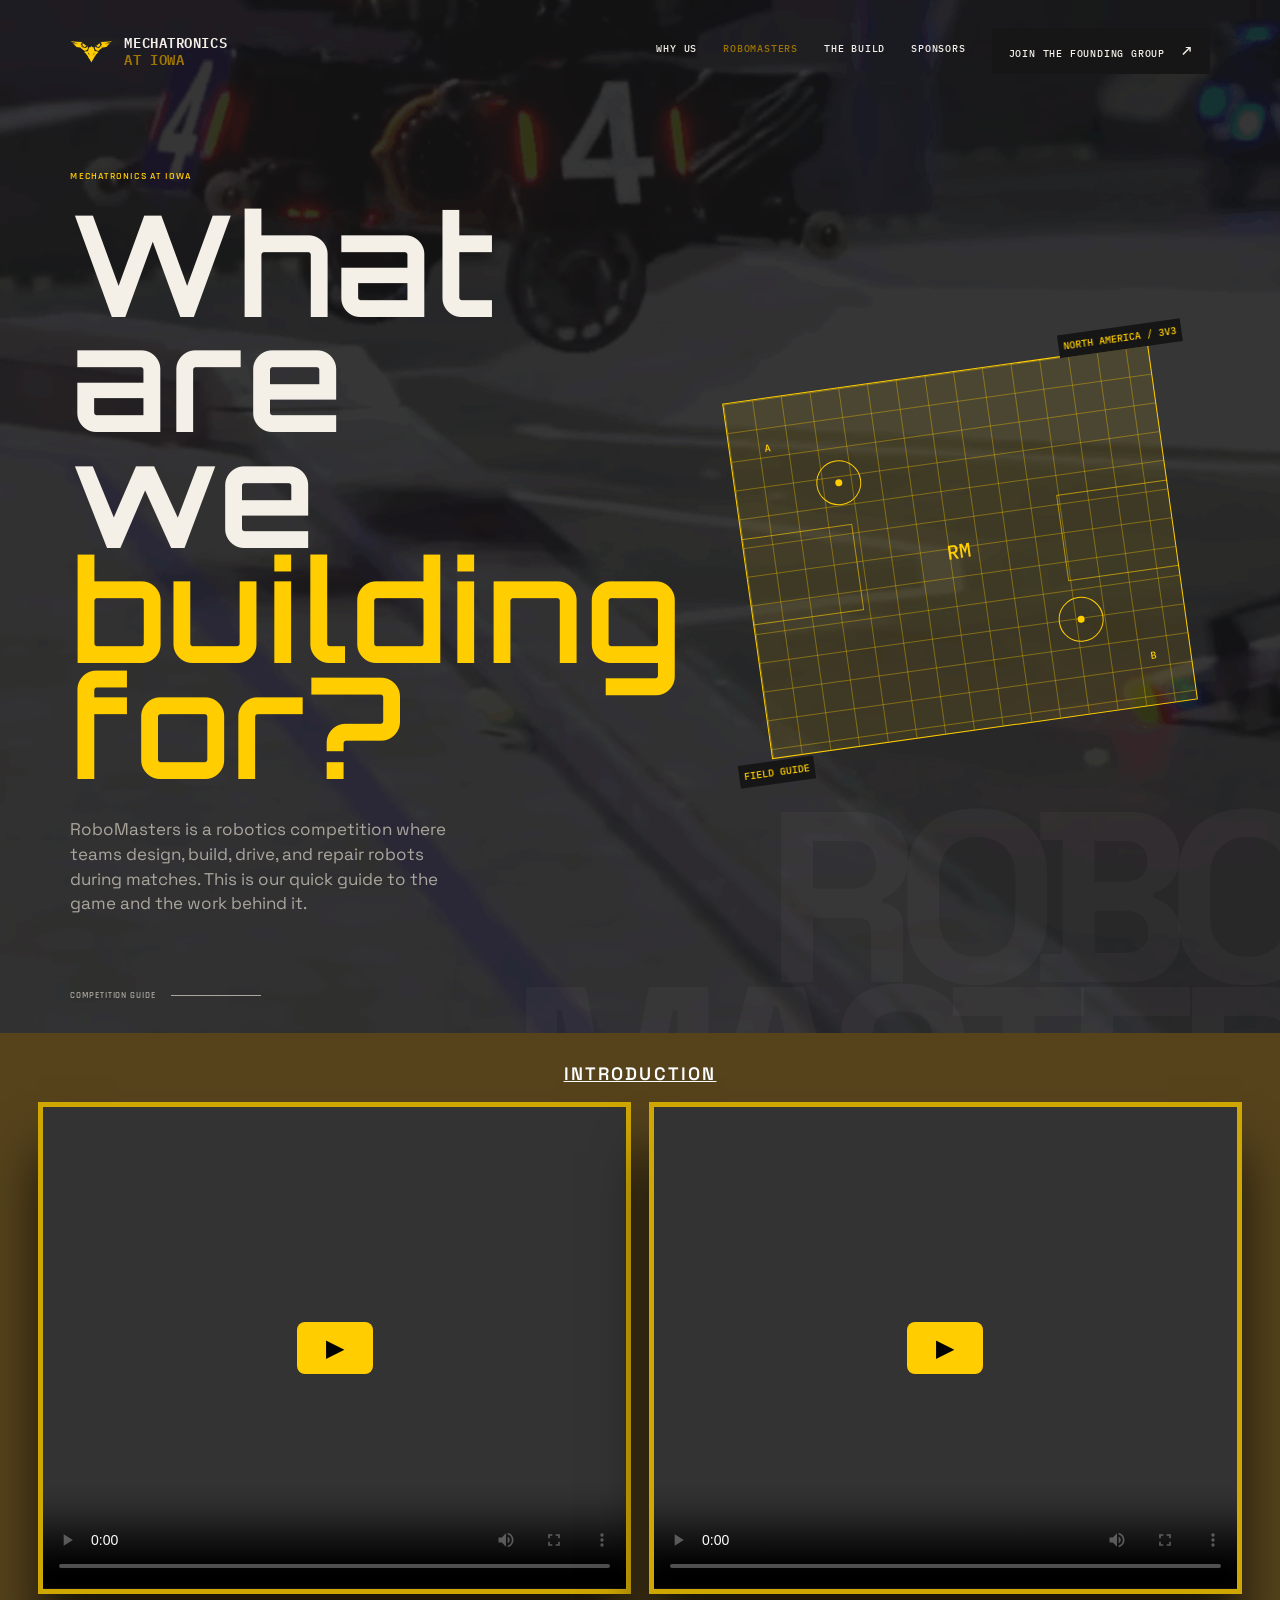
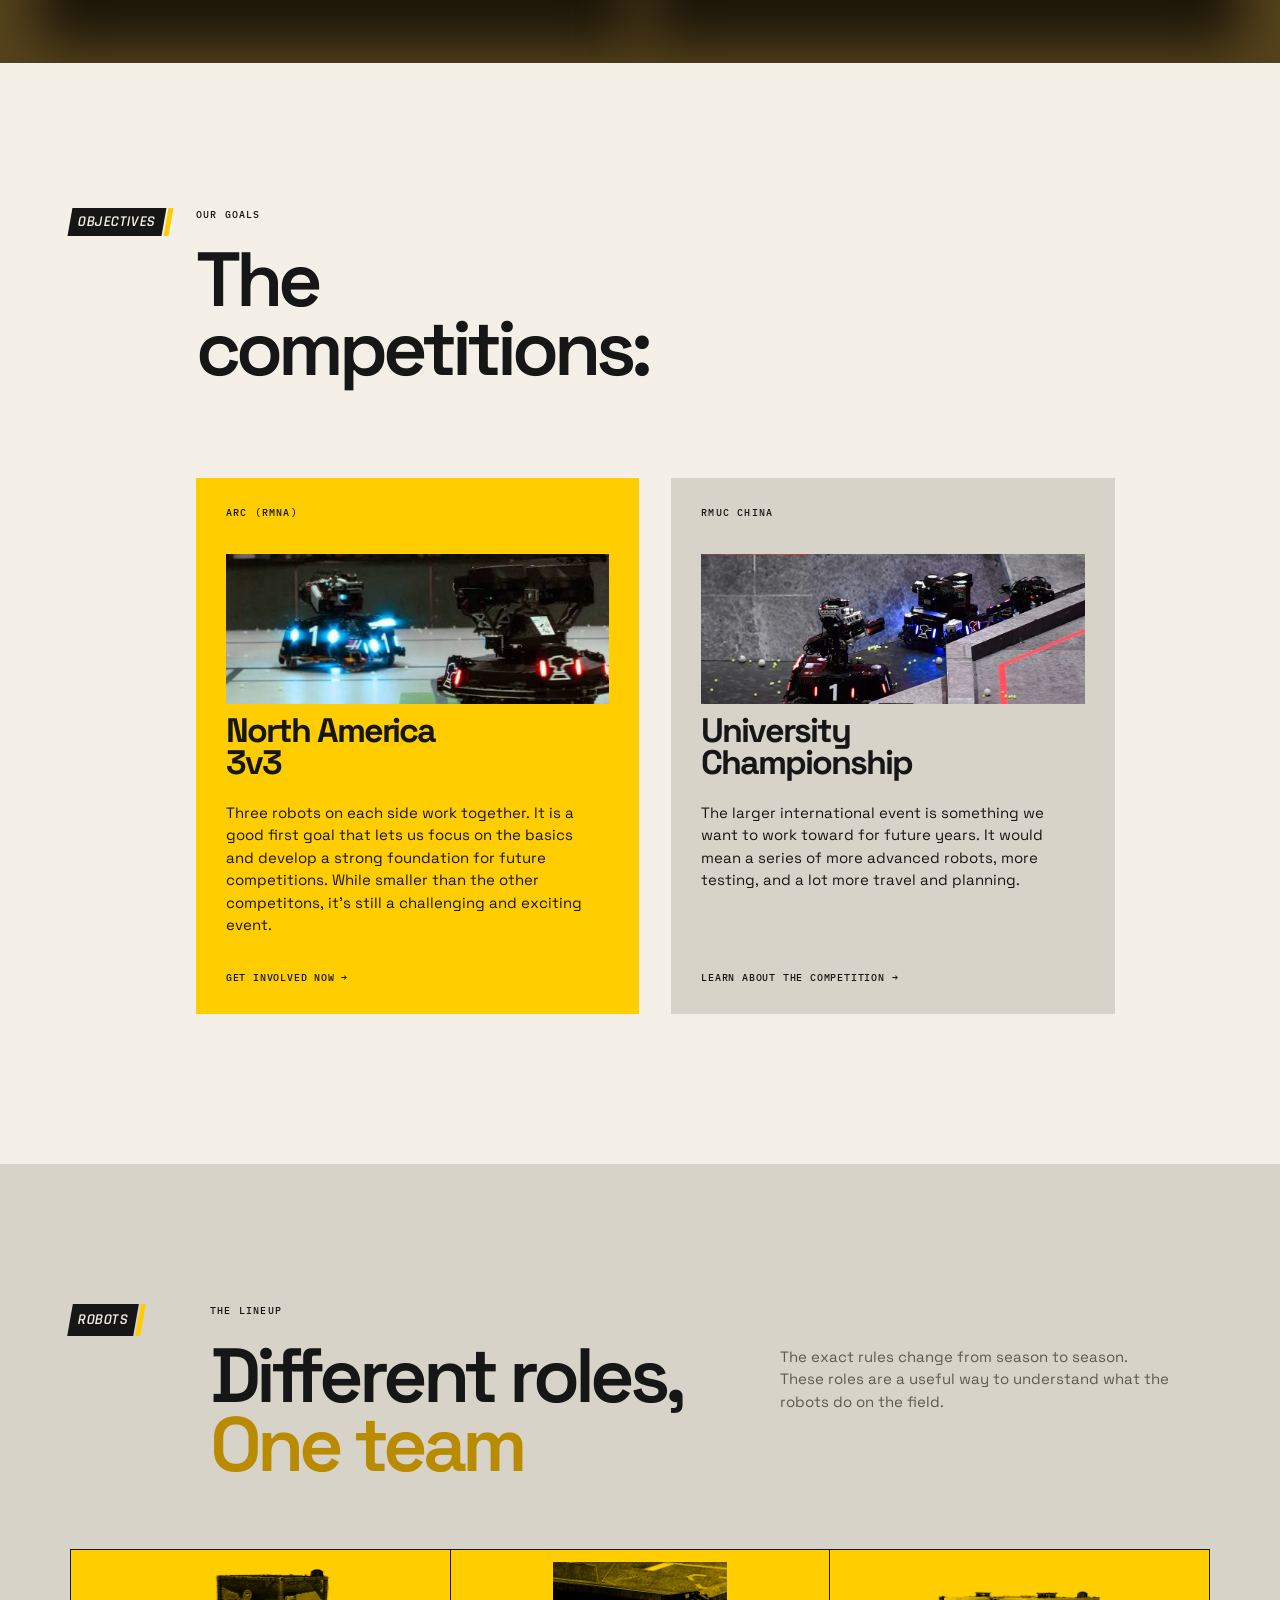
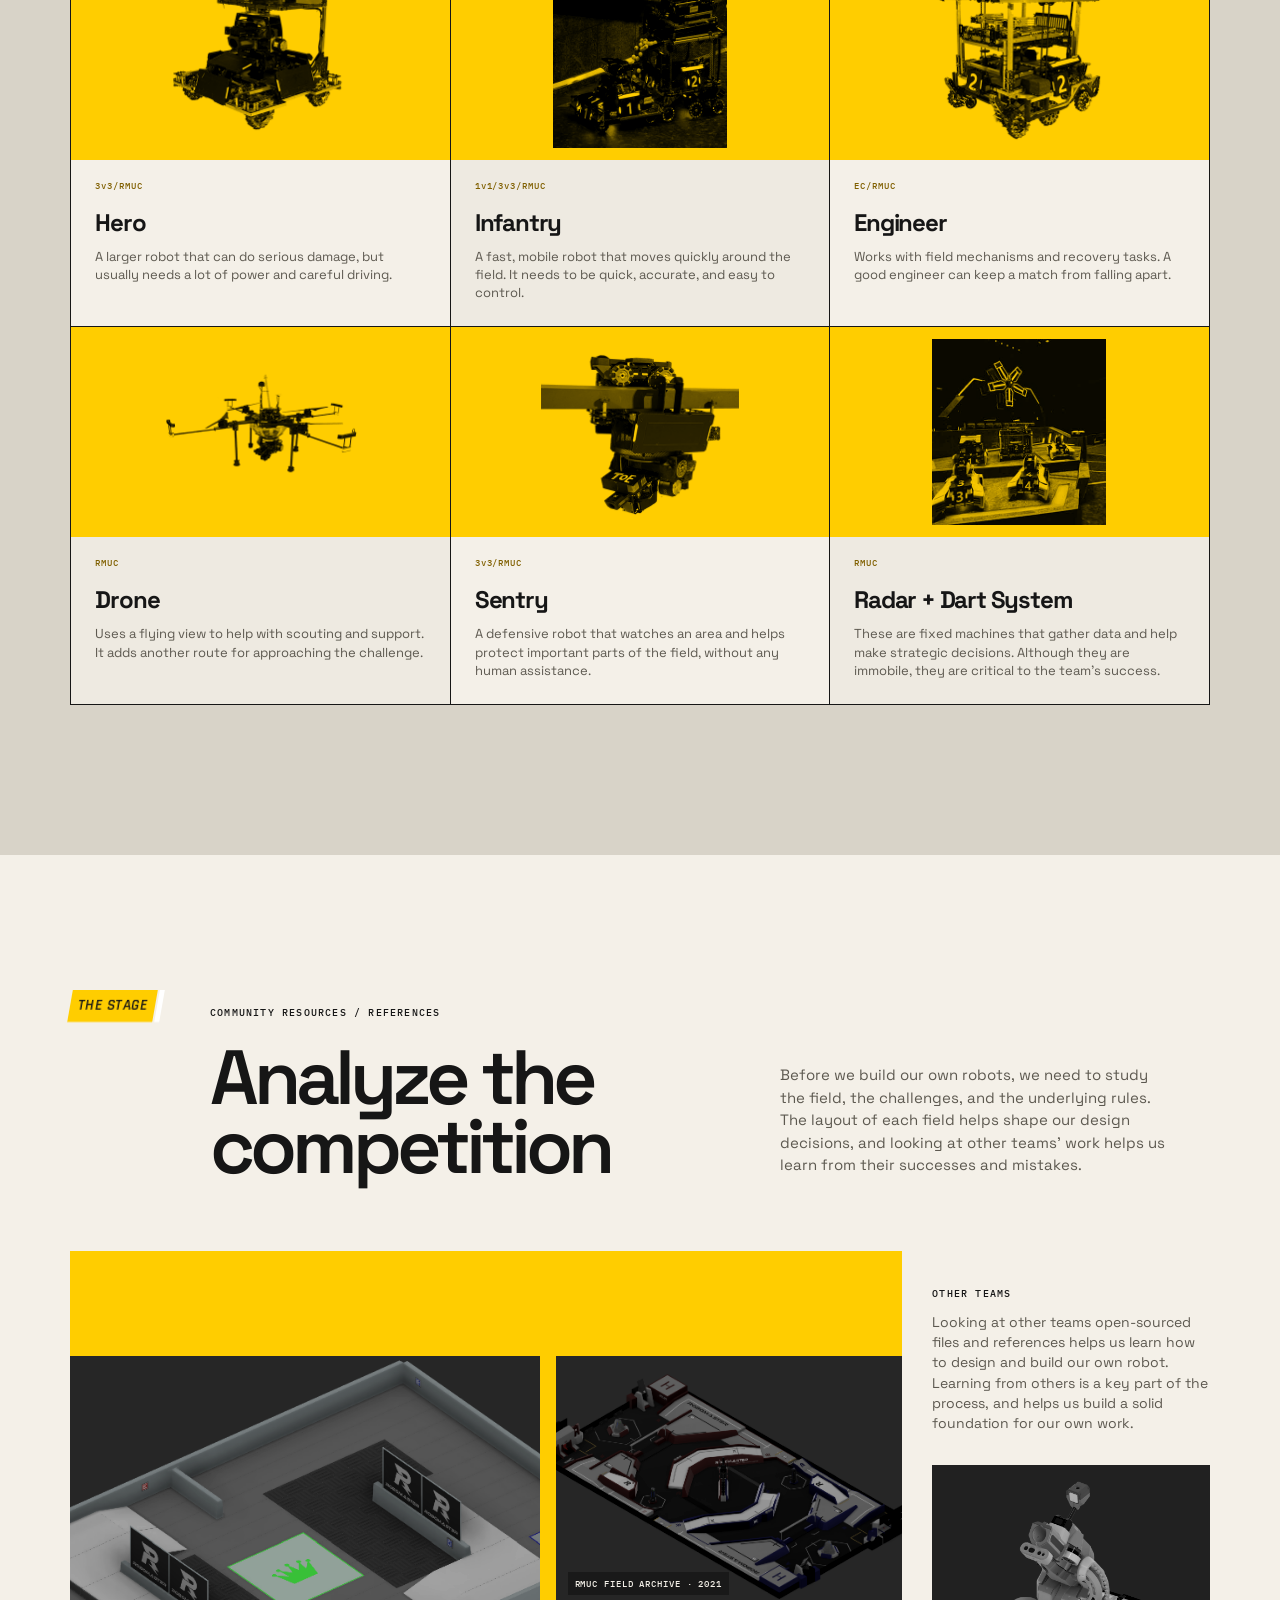
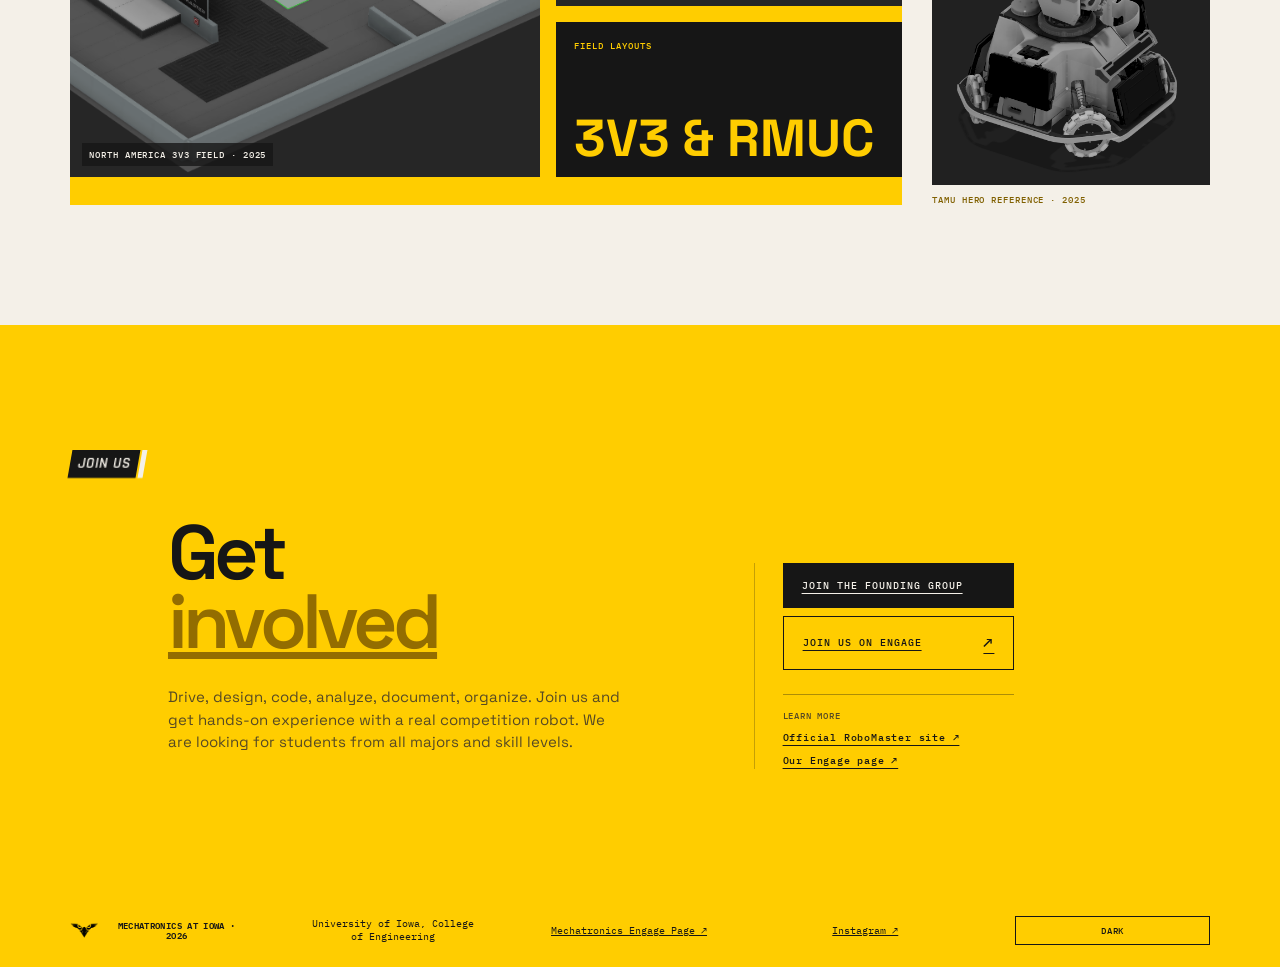
==== commit 5d22b24b: "Sponsors Section" ====
--- a/competition.html
+++ b/competition.html
@@ -29,7 +29,13 @@
       <a href="index.html#mission">Why us</a>
       <a class="active" href="competition.html">RoboMasters</a>
       <a href="index.html#build">The build</a>
-      <a href="index.html#sponsors">Sponsors</a>
+      <div class="nav-dropdown">
+        <a class="nav-dropdown-toggle" href="sponsors.html">Sponsors</a>
+        <div class="nav-dropdown-menu">
+          <a href="sponsors.html">Our sponsors</a>
+          <a href="support.html#give-now">Support us</a>
+        </div>
+      </div>
       <a class="nav-cta" href="index.html#join">
         Join the founding group <span>↗</span>
       </a>
--- a/styles.css
+++ b/styles.css
@@ -749,6 +749,756 @@
   border-color: rgba(243,240,232,.72);
 }
 
+.home-page h1,
+.home-page h2,
+.home-page h3 {
+  font-family: 'Orbitron', sans-serif;
+}
+
+.resource-page.sponsors-page .site-header {
+  color: var(--paper);
+  background: transparent;
+  box-shadow: none;
+}
+
+.resource-page.sponsors-page .site-header.scrolled {
+  color: var(--ink);
+  background: var(--paper);
+  box-shadow: 0 1px 0 var(--line);
+}
+
+.sponsors-hero {
+  min-height: 500px;
+  box-sizing: border-box;
+  display: grid;
+  place-items: center;
+  padding: 150px 6vw 90px;
+  background:
+    linear-gradient(rgba(22,22,22,.48), rgba(22,22,22,.58)),
+    url('Content/Team Photos/Students.jpg') center / cover;
+  color: var(--paper);
+  text-align: center;
+}
+
+.sponsors-hero h1 {
+  margin: 0;
+  font-size: clamp(64px, 10vw, 140px);
+  line-height: .9;
+  letter-spacing: -.08em;
+  text-transform: uppercase;
+}
+
+.sponsors-directory {
+  max-width: 900px;
+  margin: 0 auto;
+  padding: 110px 6vw 140px;
+}
+
+.sponsors-directory h2 {
+  margin: 0 0 40px;
+  font-size: clamp(40px, 5vw, 68px);
+  font-family: 'Orbitron', sans-serif;
+  font-weight: 700;
+  letter-spacing: -.05em;
+  text-align: center;
+  text-transform: uppercase;
+}
+
+.sponsor-tier-sections {
+  display: grid;
+  gap: 32px;
+}
+
+.sponsor-tier-section {
+  min-height: 230px;
+  padding: 0 0 32px;
+  border-bottom: 1px solid var(--line);
+}
+
+.sponsor-tier-section .section-index {
+  grid-column: auto;
+  width: 260px;
+  margin-bottom: 30px;
+  background: var(--ink);
+  color: var(--paper);
+  --badge-accent: var(--tier-accent);
+  font-family: 'Orbitron', sans-serif;
+  font-size: 15px;
+}
+
+.sponsor-tier-content {
+  min-height: 110px;
+  margin-left: 0;
+  padding: 18px 0;
+  color: #6f6a60;
+  font: 500 11px var(--mono);
+  letter-spacing: .08em;
+  text-transform: uppercase;
+  text-align: center;
+}
+
+.sponsors-support {
+  padding: 45px 6vw 90px;
+  background: var(--ink);
+  color: var(--paper);
+  text-align: center;
+}
+
+.sponsors-support p {
+  margin: 0;
+  font-size: 18px;
+}
+
+.sponsors-support a {
+  color: var(--yellow);
+  text-decoration: underline;
+}
+
+.support-hero {
+  min-height: 500px;
+  box-sizing: border-box;
+  display: grid;
+  place-items: center;
+  padding: 150px 6vw 90px;
+  background:
+    linear-gradient(to right, rgba(22,22,22,.72), rgba(22,22,22,.28)),
+    url('Content/Team Photos/Kickoff(2alt).jpg') center / cover;
+  color: var(--paper);
+  text-align: center;
+}
+
+.support-hero h1 {
+  margin: 0;
+  font-family: 'Orbitron', sans-serif;
+  font-size: clamp(64px, 10vw, 140px);
+  line-height: .9;
+  letter-spacing: -.08em;
+  text-transform: uppercase;
+}
+
+.support-why {
+  align-items: center;
+  padding-top: 110px;
+  padding-bottom: 110px;
+}
+
+.support-why-copy {
+  grid-column: 2 / 7;
+}
+
+.support-why-copy h2 {
+  margin: 20px 0 28px;
+  font-size: clamp(48px, 6vw, 86px);
+  font-family: 'Orbitron', sans-serif;
+  font-weight: 700;
+  line-height: .9;
+}
+
+.support-why-copy h2 em {
+  color: #806600;
+  font-style: normal;
+}
+
+.support-why-copy > p:not(.eyebrow) {
+  max-width: 500px;
+  color: #4f4c45;
+  font-size: 17px;
+  line-height: 1.55;
+}
+
+.support-why-copy .button {
+  margin-top: 16px;
+}
+
+.support-why-image {
+  grid-column: 8 / 12;
+  width: 100%;
+  height: 430px;
+  object-fit: cover;
+  clip-path: polygon(0 0, 100% 0, 100% 84%, 84% 100%, 0 100%);
+}
+
+.support-tiers {
+  padding: 90px 12vw 120px;
+  background: var(--yellow);
+  text-align: center;
+}
+
+.support-tiers h2 {
+  margin: 0 0 18px;
+  font-size: clamp(40px, 5vw, 68px);
+  font-family: 'Orbitron', sans-serif;
+  letter-spacing: .04em;
+  text-align: center;
+}
+
+.support-tiers ul {
+  display: grid;
+  grid-template-columns: repeat(2, minmax(0, 1fr));
+  gap: 0 50px;
+  max-width: 760px;
+  margin: 35px auto 0;
+  padding: 0;
+  list-style: none;
+}
+
+.support-tiers li {
+  padding: 18px 0;
+  border-top: 1px solid var(--line);
+  font-size: 17px;
+}
+
+.support-tiers li:nth-last-child(-n + 2) {
+  border-bottom: 1px solid var(--line);
+}
+
+.support-packet {
+  display: grid;
+  grid-template-columns: 1fr 1fr;
+  gap: 35px;
+  align-items: center;
+  max-width: 820px;
+  margin: 60px auto 0;
+  text-align: left;
+}
+
+.support-packet-section {
+  padding: 90px 6vw 110px;
+  background: var(--paper);
+  color: var(--ink);
+  text-align: center;
+}
+
+.support-packet-copy h3 {
+  margin: 0 0 12px;
+  font: 700 22px/1.15 'Orbitron', sans-serif;
+}
+
+.support-packet-copy {
+  text-align: right;
+}
+
+.support-packet-copy p {
+  margin: 0;
+  color: #4f4c45;
+  font-size: 15px;
+  line-height: 1.5;
+  text-align: right;
+}
+
+.support-packet-viewer {
+  display: grid;
+  gap: 12px;
+  margin-left: -20px;
+}
+
+.support-packet-viewer iframe {
+  display: block;
+  width: 100%;
+  height: 360px;
+  border: 1px solid var(--line);
+  background: #fff;
+}
+
+.support-packet-download {
+  justify-self: start;
+  color: var(--ink);
+  font: 10px var(--mono);
+  letter-spacing: .08em;
+  text-transform: uppercase;
+  text-decoration: underline;
+}
+
+.give-now {
+  padding: 90px 6vw 110px;
+  background: var(--ink);
+  color: var(--yellow);
+  text-align: center;
+}
+
+.give-now h2 {
+  margin: 0 0 34px;
+  font-family: 'Orbitron', sans-serif;
+  color: var(--yellow);
+}
+
+.give-now-copy {
+  max-width: 560px;
+  margin: 0 auto;
+  color: var(--paper);
+  font-size: 17px;
+  line-height: 1.5;
+}
+
+.give-now-button {
+  display: inline-flex;
+  align-items: center;
+  gap: 12px;
+  margin-top: 30px;
+  padding: 16px 22px;
+  border: 1px solid var(--yellow);
+  color: var(--yellow);
+  font: 600 12px var(--mono);
+  letter-spacing: .08em;
+  text-transform: uppercase;
+  text-decoration: none;
+  transition: background-color .2s ease, color .2s ease;
+}
+
+.give-now-button:hover,
+.give-now-button:focus-visible {
+  background: var(--yellow);
+  color: var(--ink);
+}
+
+.give-now-instructions {
+  max-width: 700px;
+  margin: 42px auto 0;
+  padding-left: 28px;
+  color: var(--paper);
+  font-size: 15px;
+  line-height: 1.6;
+  text-align: left;
+}
+
+.give-now-instructions li {
+  margin-top: 16px;
+  padding-left: 8px;
+}
+
+.give-now-instructions li:first-child {
+  margin-top: 0;
+}
+
+.give-now-instructions strong {
+  font-weight: 700;
+  text-decoration: underline;
+}
+
+.support-sponsors-link {
+  display: inline-block;
+  margin-top: 52px;
+  color: var(--ink);
+  font: 600 15px var(--mono);
+  letter-spacing: .08em;
+  text-transform: uppercase;
+  text-decoration: underline;
+}
+
+body.dark-mode .support-hero {
+  background:
+    linear-gradient(to right, rgba(8,9,10,.78), rgba(22,22,20,.42)),
+    url('Content/Team Photos/Kickoff(2alt).jpg') center / cover;
+}
+
+body.dark-mode .support-why {
+  background: #17191b;
+  color: #f3f0e8;
+}
+
+body.dark-mode .support-why-copy h2 em {
+  color: #ffd447;
+}
+
+body.dark-mode .support-why-copy > p:not(.eyebrow) {
+  color: #d6d1c7;
+}
+
+body.dark-mode .support-tiers {
+  background: #4a421f;
+  color: #f3f0e8;
+}
+
+body.dark-mode .support-packet-section {
+  background: #17191b;
+  color: #f3f0e8;
+}
+
+body.dark-mode .support-tiers li {
+  border-color: rgba(243,240,232,.24);
+}
+
+body.dark-mode .support-sponsors-link {
+  color: #f3f0e8;
+}
+
+body.dark-mode .support-packet-copy p {
+  color: #d6d1c7;
+}
+
+body.dark-mode .support-packet-viewer iframe {
+  border-color: rgba(243,240,232,.24);
+}
+
+body.dark-mode .support-packet-download {
+  color: #f3f0e8;
+}
+
+@media (max-width: 700px) {
+  .support-hero {
+    min-height: 430px;
+    padding-top: 130px;
+  }
+
+  .support-why {
+    padding-top: 80px;
+    padding-bottom: 80px;
+  }
+
+  .support-why-copy,
+  .support-why-image {
+    grid-column: 1 / 5;
+  }
+
+  .support-why-image {
+    height: 280px;
+    margin-top: 50px;
+  }
+
+  .support-tiers {
+    padding: 75px 6vw 95px;
+  }
+
+  .support-packet-section {
+    padding: 75px 6vw 95px;
+  }
+
+  .support-tiers ul {
+    grid-template-columns: 1fr;
+  }
+
+  .support-tiers li:nth-last-child(-n + 2) {
+    border-bottom: 0;
+  }
+
+  .support-tiers li:last-child {
+    border-bottom: 1px solid var(--line);
+  }
+
+  .support-packet {
+    grid-template-columns: 1fr;
+    gap: 28px;
+    margin-top: 50px;
+  }
+
+  .support-packet-viewer {
+    margin-left: 0;
+  }
+
+  .support-packet-viewer iframe {
+    height: 420px;
+  }
+
+  .give-now {
+    padding: 70px 6vw 80px;
+  }
+
+  .support-sponsors-link {
+    margin-top: 34px;
+  }
+}
+
+.sponsor-logo {
+  display: inline-block;
+}
+
+.sponsor-logo img {
+  display: block;
+  width: min(640px, 90vw);
+  height: auto;
+}
+
+.sponsor-tier-bronze {
+  --tier-accent: #c68a42;
+}
+
+.sponsor-tier-silver {
+  --tier-accent: #aeb4b8;
+}
+
+.sponsor-tier-black {
+  --tier-accent: #161616;
+}
+
+.sponsor-tier-gold {
+  --tier-accent: #d5aa00;
+}
+
+body.dark-mode .sponsors-page .site-header {
+  color: var(--paper);
+}
+
+body.dark-mode .sponsors-page .site-header.scrolled {
+  color: var(--ink);
+  background: #17191b;
+}
+
+body.dark-mode .sponsors-directory {
+  background: #17191b;
+  color: var(--paper);
+}
+
+body.dark-mode .sponsors-directory .sponsor-list li {
+  border-color: rgba(243,240,232,.24);
+}
+
+@media (max-width: 700px) {
+  .sponsors-hero {
+    min-height: 430px;
+    padding-top: 130px;
+  }
+
+  .sponsors-directory {
+    padding-top: 80px;
+    padding-bottom: 100px;
+  }
+
+  .sponsor-tier-section {
+    min-height: 190px;
+  }
+
+  .sponsor-tier-section .section-index {
+    width: 220px;
+  }
+
+  .sponsor-tier-content {
+    min-height: 85px;
+    margin-left: 20px;
+    margin-left: 0;
+  }
+}
+
+.resource-page {
+  background: var(--paper);
+}
+
+.resource-page .site-header {
+  color: var(--ink);
+  background: var(--paper);
+  box-shadow: 0 1px 0 var(--line);
+}
+
+.resource-page .site-nav .active {
+  border-bottom: 1px solid var(--ink);
+  padding-bottom: 4px;
+}
+
+.resource-hero {
+  min-height: 560px;
+  box-sizing: border-box;
+  align-items: end;
+  padding-top: 170px;
+  padding-bottom: 90px;
+  background:
+    linear-gradient(135deg, rgba(255,224,98,.86), rgba(216,211,200,.9)),
+    url('Content/Misc Photos/BlockI.jpg') center / cover;
+}
+
+.resource-hero-copy {
+  grid-column: 1 / 8;
+}
+
+.resource-hero-copy h1 {
+  max-width: 700px;
+  margin: 20px 0 28px;
+  font-size: clamp(58px, 8vw, 118px);
+  line-height: .86;
+  letter-spacing: -.08em;
+}
+
+.resource-hero-copy h1 em,
+.resource-content-copy h2 em {
+  color: #806600;
+  font-style: normal;
+}
+
+.resource-hero-copy > p:last-child {
+  max-width: 500px;
+  font-size: 19px;
+  line-height: 1.45;
+}
+
+.resource-hero-label {
+  grid-column: 9 / 12;
+  align-self: end;
+  border-top: 1px solid var(--ink);
+  padding-top: 14px;
+  font: 500 10px/1.6 var(--mono);
+  letter-spacing: .12em;
+}
+
+.resource-hero-label span {
+  color: #6f6a60;
+}
+
+.resource-content {
+  min-height: 520px;
+  box-sizing: border-box;
+  align-items: start;
+  padding-top: 125px;
+  padding-bottom: 125px;
+}
+
+.resource-content-copy {
+  grid-column: 4 / 8;
+}
+
+.resource-content-copy h2 {
+  margin: 20px 0 28px;
+  font-size: clamp(44px, 5vw, 76px);
+}
+
+.resource-content-copy > p:not(.eyebrow) {
+  color: #4f4c45;
+  font-size: 16px;
+  line-height: 1.55;
+}
+
+.resource-content-copy .button {
+  margin-top: 16px;
+}
+
+.sponsor-list,
+.support-details {
+  grid-column: 9 / 12;
+  border-left: 1px solid var(--line);
+  padding-left: 30px;
+}
+
+.sponsor-list-item {
+  padding: 22px 0;
+  border-top: 1px solid var(--line);
+  font: 500 12px/1.5 var(--mono);
+  letter-spacing: .06em;
+  text-transform: uppercase;
+}
+
+.sponsor-list-item:last-child {
+  border-bottom: 1px solid var(--line);
+}
+
+.sponsor-list-item a {
+  display: inline-block;
+  margin-top: 10px;
+  color: #806600;
+}
+
+.support-details > div {
+  padding: 0 0 26px;
+  margin-bottom: 26px;
+  border-bottom: 1px solid var(--line);
+}
+
+.support-details strong {
+  font: 600 11px var(--mono);
+  letter-spacing: .1em;
+}
+
+.support-details p {
+  margin-bottom: 0;
+  color: #4f4c45;
+  font-size: 16px;
+  line-height: 1.5;
+}
+
+.support-details .arrow-link {
+  margin-top: 0;
+}
+
+body.dark-mode .resource-page .site-header {
+  background: #17191b;
+  color: #f3f0e8;
+}
+
+body.dark-mode .resource-page .site-nav .active {
+  border-color: #f3f0e8;
+}
+
+body.dark-mode .resource-hero {
+  background:
+    linear-gradient(135deg, rgba(62,57,38,.92), rgba(29,32,34,.94)),
+    url('Content/Team Photos/Students.jpg') center / cover;
+  color: #f3f0e8;
+}
+
+body.dark-mode .resource-hero-copy h1 em,
+body.dark-mode .resource-content-copy h2 em,
+body.dark-mode .sponsor-list-item a {
+  color: #ffd447;
+}
+
+body.dark-mode .resource-hero-label span,
+body.dark-mode .resource-content-copy > p:not(.eyebrow),
+body.dark-mode .support-details p {
+  color: #d6d1c7;
+}
+
+body.dark-mode .resource-content {
+  background: #17191b;
+  color: #f3f0e8;
+}
+
+body.dark-mode .resource-content-copy > p:not(.eyebrow),
+body.dark-mode .support-details p {
+  color: #d6d1c7;
+}
+
+body.dark-mode .sponsor-list,
+body.dark-mode .support-details,
+body.dark-mode .sponsor-list-item,
+body.dark-mode .support-details > div {
+  border-color: rgba(243,240,232,.24);
+}
+
+body.dark-mode .sponsor-tier-section {
+  border-color: rgba(243,240,232,.24);
+}
+
+body.dark-mode .sponsor-tier-content {
+  border-color: rgba(243,240,232,.24);
+}
+
+@media (max-width: 700px) {
+  .resource-hero {
+    min-height: 650px;
+    padding-top: 150px;
+    padding-bottom: 70px;
+  }
+
+  .resource-hero-copy,
+  .resource-hero-label,
+  .resource-content-copy,
+  .sponsor-list,
+  .support-details {
+    grid-column: 1 / 5;
+  }
+
+  .resource-hero-copy h1 {
+    font-size: clamp(54px, 16vw, 82px);
+  }
+
+  .resource-hero-label {
+    margin-top: 45px;
+  }
+
+  .resource-content {
+    min-height: 0;
+    padding-top: 90px;
+    padding-bottom: 90px;
+  }
+
+  .resource-content-copy {
+    margin-top: 35px;
+  }
+
+  .sponsor-list,
+  .support-details {
+    margin-top: 55px;
+    padding-left: 0;
+    border-left: 0;
+  }
+}
+
 body.dark-mode .hero-visual .orbit {
   border-color: rgba(205,205,205,.48);
 }
@@ -960,6 +1710,51 @@
 
 .site-nav a:not(.nav-cta):hover {
   border-color: var(--ink);
+}
+
+.nav-dropdown {
+  position: relative;
+}
+
+.nav-dropdown-toggle {
+  display: inline-block;
+  padding: 0 0 4px;
+  color: inherit;
+}
+
+.nav-dropdown-toggle:hover,
+.nav-dropdown-toggle.active {
+  border-bottom: 1px solid var(--ink);
+}
+
+.nav-dropdown-menu {
+  position: absolute;
+  top: 100%;
+  left: 50%;
+  display: none;
+  min-width: 150px;
+  padding: 8px;
+  transform: translateX(-50%);
+  background: var(--ink);
+  color: var(--paper);
+  box-shadow: 0 10px 20px rgba(22,22,22,.16);
+}
+
+.nav-dropdown:hover .nav-dropdown-menu,
+.nav-dropdown:focus-within .nav-dropdown-menu {
+  display: grid;
+  gap: 4px;
+}
+
+.nav-dropdown-menu a {
+  display: block;
+  padding: 10px 12px;
+}
+
+.nav-dropdown-menu a:hover,
+.nav-dropdown-menu a.active {
+  background: var(--yellow);
+  color: var(--ink);
 }
 
 .nav-cta {
@@ -1182,11 +1977,11 @@
   align-items: center;
   gap: 30px;
   margin-top: 38px;
+}
 
 .hero-actions .button-primary {
   color: #161616;
   border-color: #161616;
-}
 }
 
 .button {
@@ -2494,6 +3289,31 @@
     position: relative;
     z-index: 1;
   }
+
+  .nav-dropdown-menu {
+    position: static;
+    display: none;
+    min-width: 0;
+    margin-top: 4px;
+    padding: 0 0 0 14px;
+    transform: none;
+    background: transparent;
+    box-shadow: none;
+  }
+
+  .nav-dropdown.open .nav-dropdown-menu {
+    display: grid;
+  }
+
+  .nav-dropdown-menu a {
+    padding: 9px 0;
+  }
+
+  .nav-dropdown-menu a:hover,
+  .nav-dropdown-menu a.active {
+    background: transparent;
+    color: var(--yellow);
+  }
 }
 
 @media (max-width: 700px) {
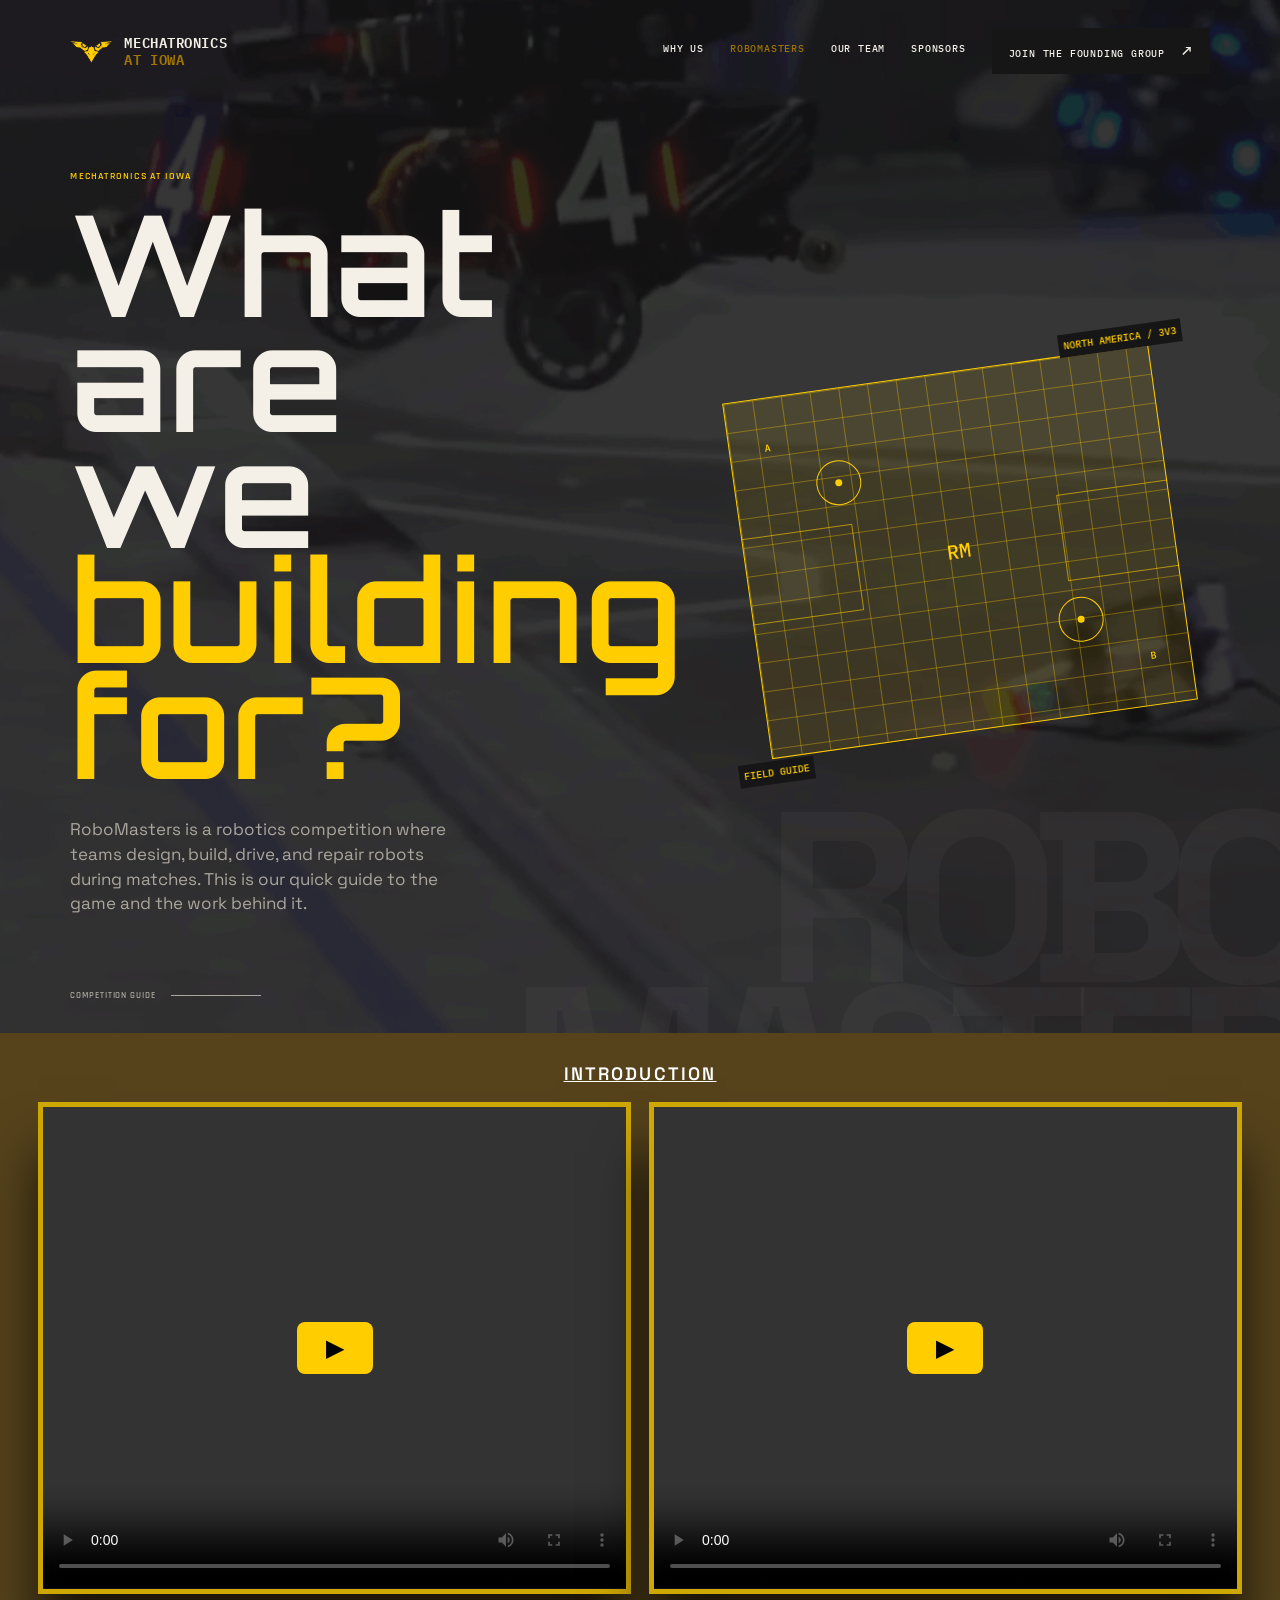
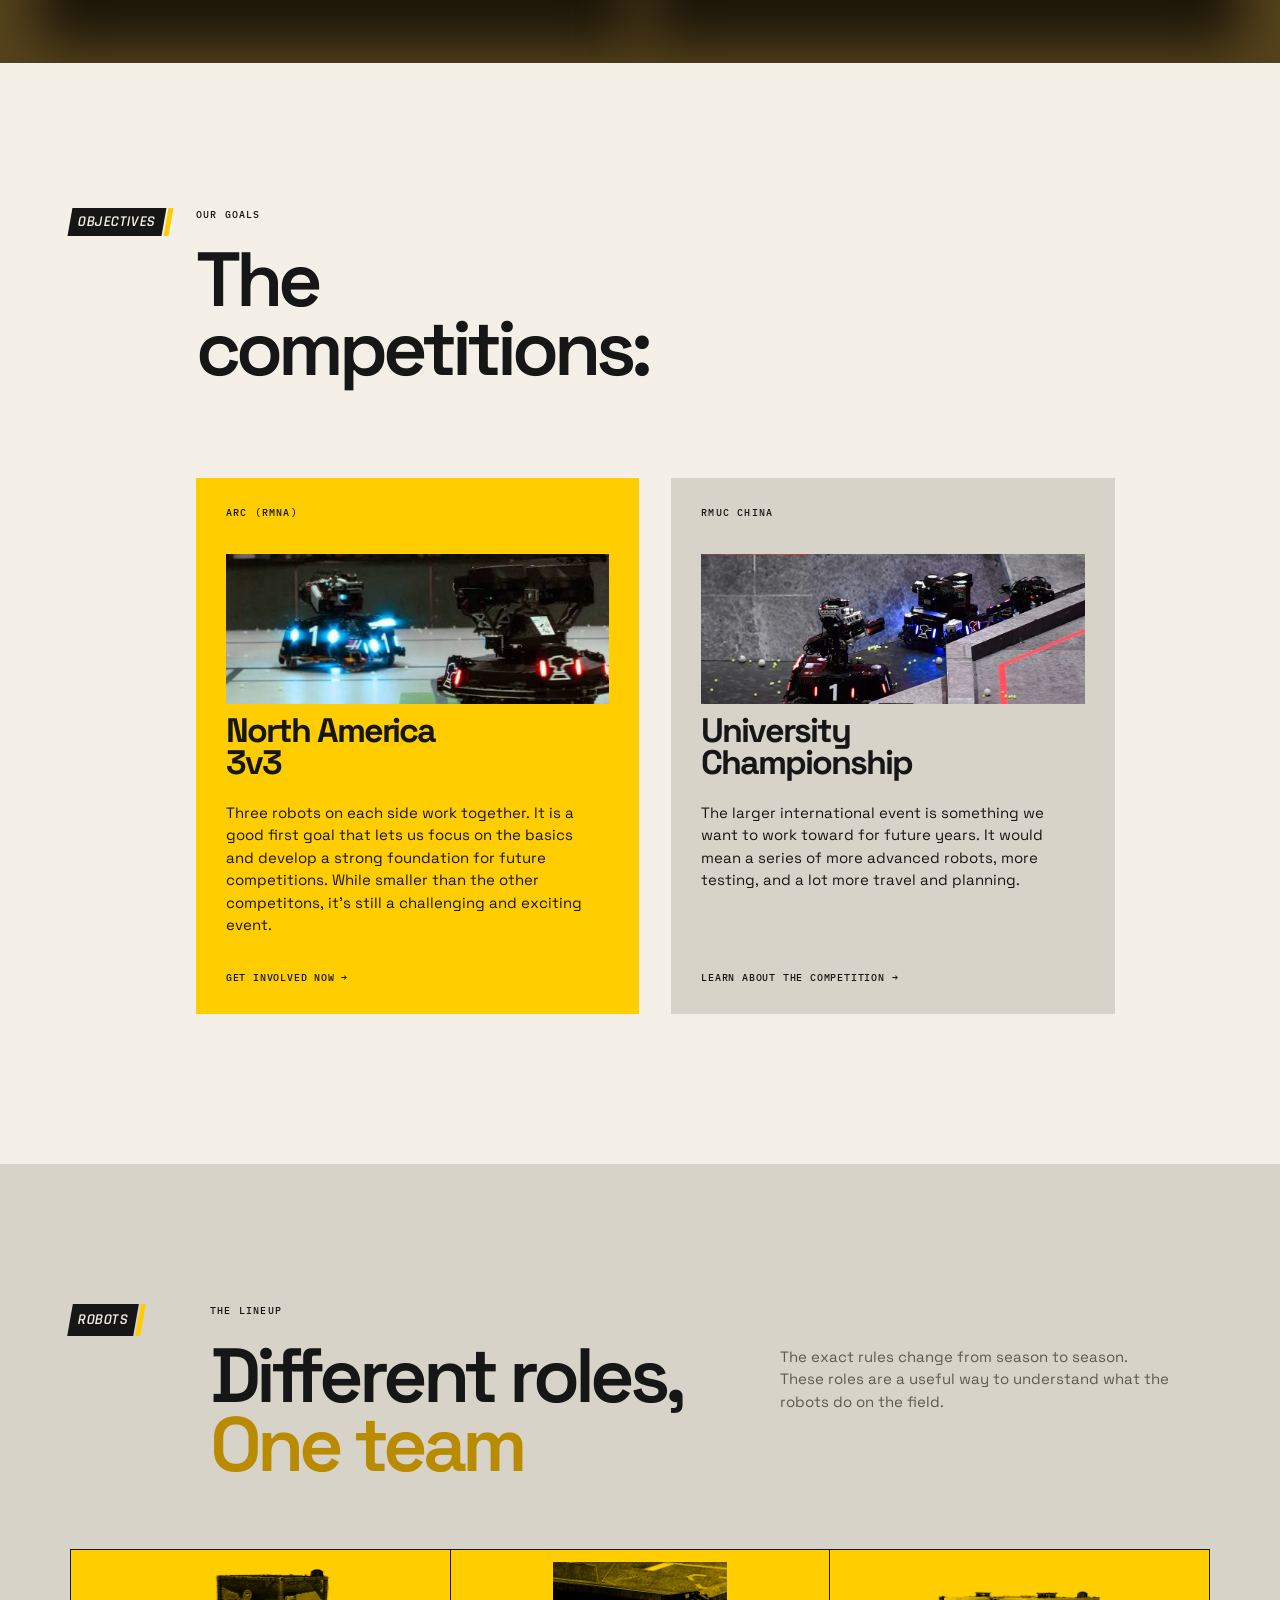
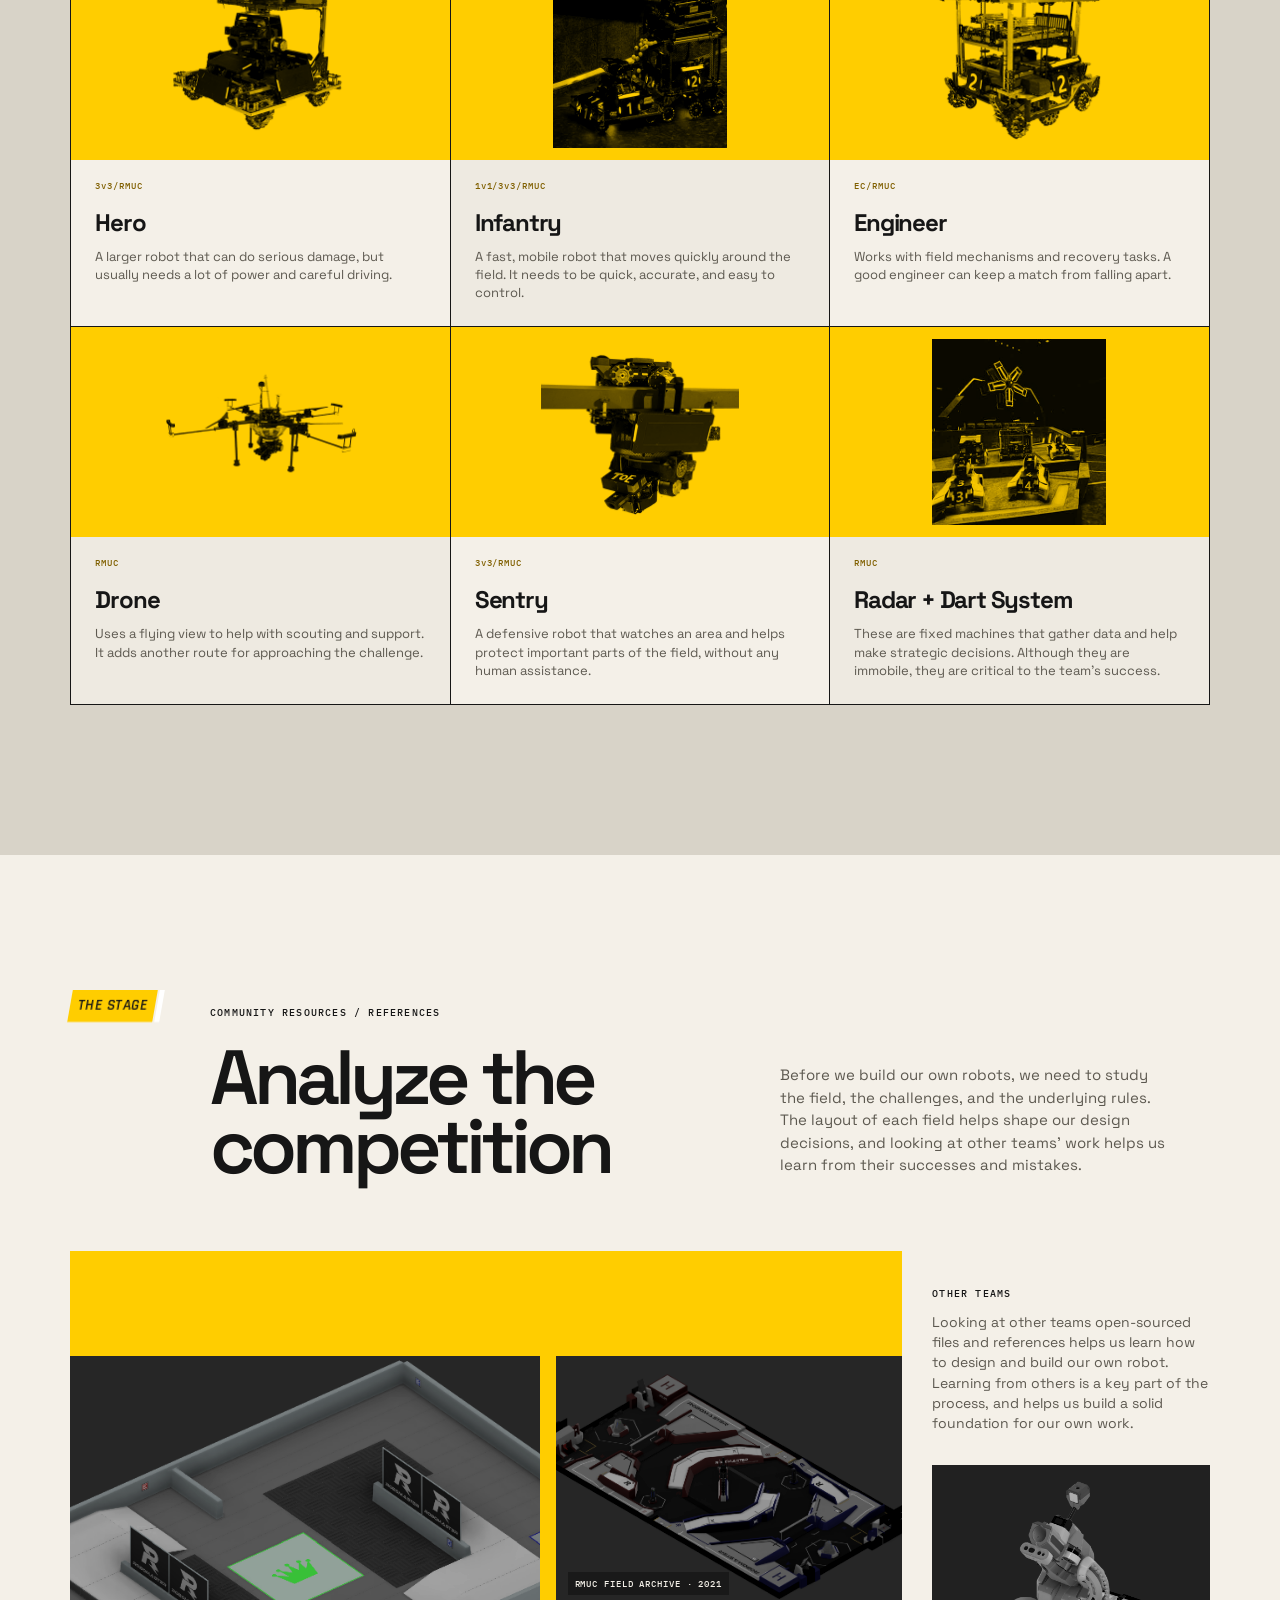
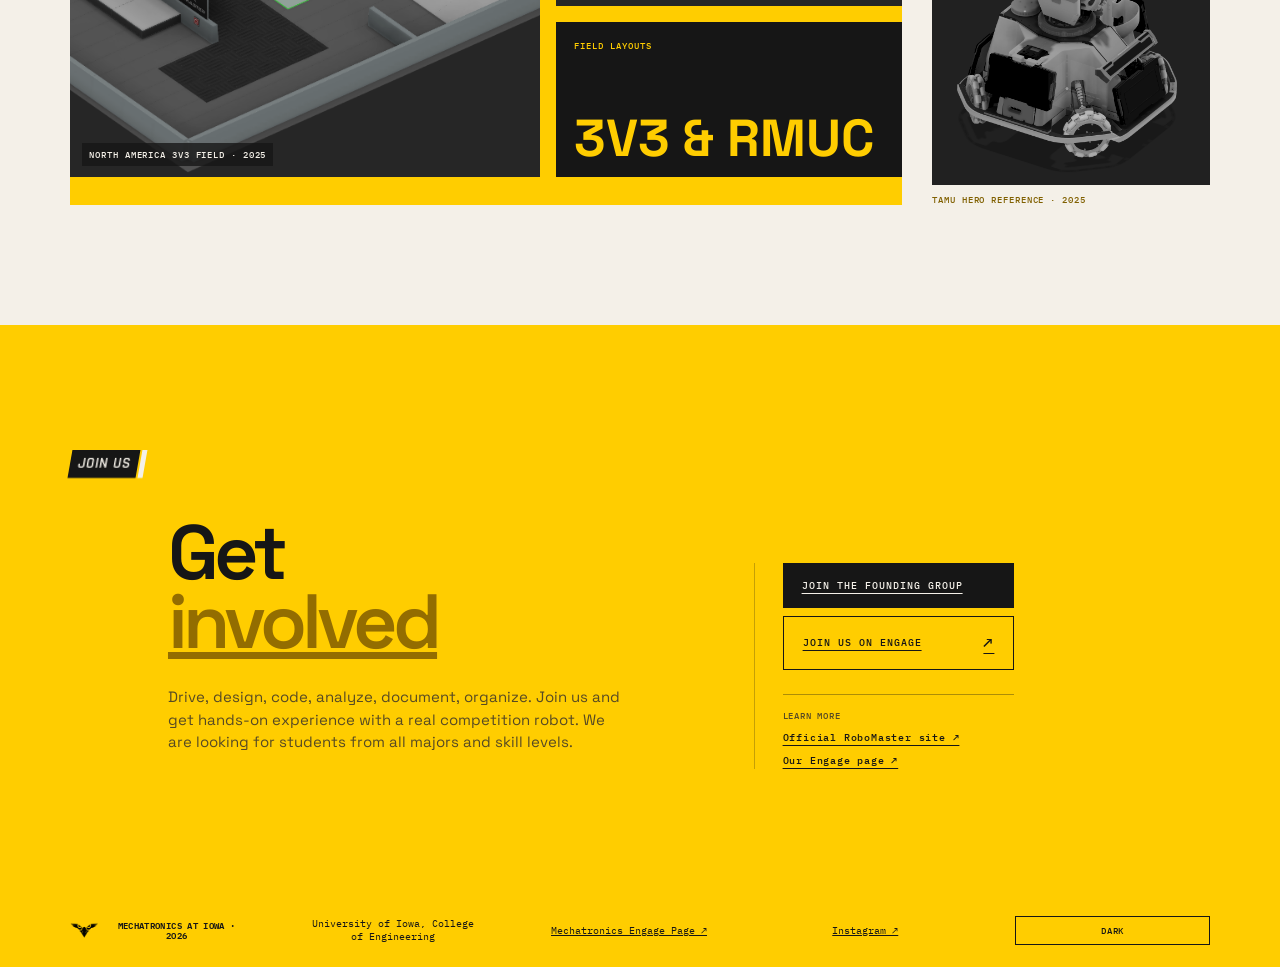
==== commit b9aa4379: "things" ====
--- a/competition.html
+++ b/competition.html
@@ -28,7 +28,7 @@
     <nav class="site-nav" aria-label="Main navigation">
       <a href="index.html#mission">Why us</a>
       <a class="active" href="competition.html">RoboMasters</a>
-      <a href="index.html#build">The build</a>
+      <a href="index.html#build">Our team</a>
       <div class="nav-dropdown">
         <a class="nav-dropdown-toggle" href="sponsors.html">Sponsors</a>
         <div class="nav-dropdown-menu">
--- a/styles.css
+++ b/styles.css
@@ -537,13 +537,23 @@
   }
 
   body .join h2 {
-    grid-column: 2 / 7;
+    grid-column: 3 / 7;
   }
 
   body .join .button {
     grid-column: 8 / 12;
     padding: 21px 28px;
     font-size: 11px;
+  }
+
+  body .join-copy {
+    grid-column: 7 / 11;
+    margin-top: 0;
+  }
+
+  body .join-detail {
+    grid-column: 1 / 13;
+    justify-self: center;
   }
 }
 
@@ -723,6 +733,15 @@
 body.dark-mode .intro-body p,
 body.dark-mode .intro-body .arrow-link {
   color: #d6d1c7;
+}
+
+body.dark-mode .intro-body p a {
+  color: var(--yellow);
+}
+
+body.dark-mode .intro-body p a:hover,
+body.dark-mode .intro-body p a:focus-visible {
+  color: var(--paper);
 }
 
 body.dark-mode .intro-body {
@@ -782,6 +801,7 @@
 
 .sponsors-hero h1 {
   margin: 0;
+  font-family: 'Orbitron', sans-serif;
   font-size: clamp(64px, 10vw, 140px);
   line-height: .9;
   letter-spacing: -.08em;
@@ -2300,6 +2320,19 @@
   color: #4f4c45;
 }
 
+.intro-body p a {
+  color: #806600;
+  font-weight: 700;
+  text-decoration: underline;
+  text-decoration-thickness: 2px;
+  text-underline-offset: 3px;
+}
+
+.intro-body p a:hover,
+.intro-body p a:focus-visible {
+  color: var(--ink);
+}
+
 .arrow-link {
   display: inline-block;
   margin-top: 24px;
@@ -2785,11 +2818,12 @@
 .join {
   background: var(--ink);
   color: var(--paper);
-  padding: 135px 0 120px;
+  padding: 88px 0 78px;
 }
 
 .join-inner {
   position: relative;
+  align-items: center;
 }
 
 .join .eyebrow {
@@ -2799,7 +2833,7 @@
 
 .join h2 {
   grid-column: 4 / 9;
-  margin-top: 28px;
+  margin-top: 0;
   color: var(--paper);
 }
 
@@ -2809,8 +2843,8 @@
 
 .join-copy {
   grid-column: 9 / 12;
-  margin-top: 42px;
-  padding: 30px;
+  margin-top: 20px;
+  padding: 22px 24px;
   background-color: #eec13c4d;
   color: #fffcf6;
   font-size: 16px;
@@ -2824,17 +2858,21 @@
 }
 
 .join-detail {
-  grid-column: 9 / 12;
-  align-self: end;
-  margin: 18px 0 0;
-  color: #aaa69d;
-  font: 10px/1.6 var(--mono);
-  letter-spacing: .08em;
+  grid-column: 6 / 11;
+  justify-self: center;
+  margin: 28px 0 0;
+  padding: 18px 26px;
+  border-top: 2px solid var(--yellow);
+  border-bottom: 2px solid var(--yellow);
+  color: var(--paper);
+  font: 14px/1.8 var(--mono);
+  letter-spacing: .1em;
+  text-align: center;
 }
 
 .join-detail strong {
-  color: var(--paper);
-  font-weight: 400;
+  color: var(--yellow);
+  font-weight: 600;
 }
 
 .site-footer {
@@ -2875,13 +2913,15 @@
 }
 
 .join-actions {
-  grid-column: 8 / 12;
-  justify-self: start;
+  grid-column: 2 / 12;
+  justify-self: center;
   display: flex;
-  flex-direction: column;
-  align-items: flex-start;
-  gap: 8px;
-  margin-top: 18px;
+  flex-direction: row;
+  align-items: center;
+  justify-content: center;
+  gap: 12px;
+  width: 100%;
+  margin-top: 24px;
 }
 
 .join-actions .button {
@@ -2892,6 +2932,8 @@
 @media (max-width: 700px) {
   .join-actions {
     grid-column: 1 / 5;
+    flex-direction: column;
+    align-items: flex-start;
     margin-top: 10px;
   }
 }
@@ -3414,4 +3456,242 @@
 body.dark-mode .site-header.scrolled {
   background: #17191b;
   box-shadow: 0 1px 0 rgba(243,240,232,.2);
+}
+
+.subteams {
+  padding: 110px 6vw 125px;
+  background:
+    linear-gradient(rgba(105,84,0,.78), rgba(105,84,0,.78)),
+    url('Content/Team Photos/Kickoff(2alt).jpg') center / cover;
+  color: var(--ink);
+}
+
+.subteams-header {
+  display: block;
+  max-width: 1200px;
+  margin: 0 auto;
+}
+
+.subteams-header .section-index {
+  margin-bottom: 48px;
+}
+
+.subteams-header > div:last-child {
+  text-align: center;
+}
+
+.subteams h2 {
+  position: relative;
+  z-index: 0;
+  display: inline-block;
+  margin: 0;
+  padding: 8px 18px;
+}
+
+.subteams-lede {
+  max-width: 650px;
+  margin: 36px auto 0;
+  color: var(--paper);
+  font-size: 17px;
+  line-height: 1.5;
+  text-align: center;
+}
+
+.subteams h2::before {
+  content: '';
+  position: absolute;
+  z-index: -1;
+  top: 0;
+  bottom: 0;
+  left: 50%;
+  width: 100vw;
+  background: var(--yellow);
+  transform: translateX(-50%);
+}
+
+.subteams h2 em {
+  color: #806600;
+  font-style: normal;
+}
+
+.subteam-grid {
+  display: grid;
+  grid-template-columns: repeat(4, 1fr);
+  gap: 0 24px;
+  max-width: 1200px;
+  margin: 80px auto 0;
+}
+
+.subteam {
+  min-height: 330px;
+  box-sizing: border-box;
+  padding: 28px 24px 24px;
+  border-top: 6px solid var(--yellow);
+  background: #f3f0e8;
+  box-shadow: 0 8px 0 rgba(22,22,22,.12);
+  transition: transform .2s ease, box-shadow .2s ease;
+}
+
+.subteam:nth-child(2) {
+  border-top-color: #b7b7b7;
+}
+
+.subteam:nth-child(3) {
+  border-top-color: #806600;
+}
+
+.subteam:nth-child(4) {
+  border-top-color: var(--ink);
+}
+
+.subteam:hover {
+  transform: translateY(-5px);
+  box-shadow: 0 13px 0 rgba(22,22,22,.12);
+}
+
+.subteam h3 {
+  margin: 0 0 16px;
+  font-size: 19px;
+  letter-spacing: .02em;
+  text-transform: uppercase;
+}
+
+.subteam p {
+  margin: 0;
+  color: #4f4c45;
+  font-size: 15px;
+  line-height: 1.5;
+}
+
+.subteam-contact {
+  display: grid;
+  gap: 3px;
+  margin-top: 34px;
+  padding-top: 16px;
+  border-top: 1px solid rgba(22,22,22,.25);
+}
+
+.subteam-contact span,
+.subteam-contact small {
+  font: 500 10px var(--mono);
+  letter-spacing: .08em;
+  text-transform: uppercase;
+}
+
+.subteam-contact span {
+  margin-bottom: 5px;
+  color: #806600;
+}
+
+.subteam-contact strong {
+  font-size: 15px;
+}
+
+.subteam-contact small {
+  color: #5d5950;
+}
+
+.subteam-contact a {
+  overflow-wrap: anywhere;
+  color: inherit;
+  font: 11px var(--mono);
+  text-decoration: underline;
+}
+
+.subteams-contact {
+  display: flex;
+  align-items: baseline;
+  justify-content: center;
+  gap: 14px;
+  margin: 48px auto 0;
+}
+
+.subteams-contact h3 {
+  margin: 0;
+  color: var(--paper);
+  font: 600 13px var(--mono);
+  letter-spacing: .08em;
+  text-transform: uppercase;
+}
+
+.subteams-contact a {
+  color: var(--paper);
+  font: 500 12px var(--mono);
+  text-decoration: underline;
+  text-underline-offset: 3px;
+}
+
+body.dark-mode .subteams {
+  background:
+    linear-gradient(rgba(58,47,0,.84), rgba(58,47,0,.84)),
+    url('Content/Team Photos/Kickoff(2alt).jpg') center / cover;
+  color: var(--paper);
+}
+
+body.dark-mode .subteams h2 em {
+  color: var(--yellow);
+}
+
+body.dark-mode .subteam {
+  background: #2a2d30;
+  box-shadow: 0 8px 0 rgba(0,0,0,.24);
+}
+
+body.dark-mode .subteam:hover {
+  box-shadow: 0 13px 0 rgba(0,0,0,.24);
+}
+
+body.dark-mode .subteam p {
+  color: #d6d1c7;
+}
+
+body.dark-mode .subteam-contact {
+  border-color: rgba(243,240,232,.3);
+}
+
+body.dark-mode .subteam-contact span {
+  color: var(--yellow);
+}
+
+body.dark-mode .subteam-contact small {
+  color: #d6d1c7;
+}
+
+@media (max-width: 700px) {
+  .subteams {
+    padding: 80px 6vw 90px;
+  }
+
+  .subteams-header {
+    display: block;
+  }
+
+  .subteams-header .section-index {
+    margin-bottom: 48px;
+  }
+
+  .subteams h2 {
+    margin-top: 0;
+  }
+
+  .subteams-lede {
+    margin-top: 28px;
+    font-size: 15px;
+  }
+
+  .subteams-contact {
+    flex-wrap: wrap;
+    gap: 8px 12px;
+    margin-top: 40px;
+  }
+
+  .subteam-grid {
+    grid-template-columns: 1fr 1fr;
+    gap: 38px 20px;
+    margin-top: 58px;
+  }
+
+  .subteam {
+    min-height: 0;
+  }
 }
